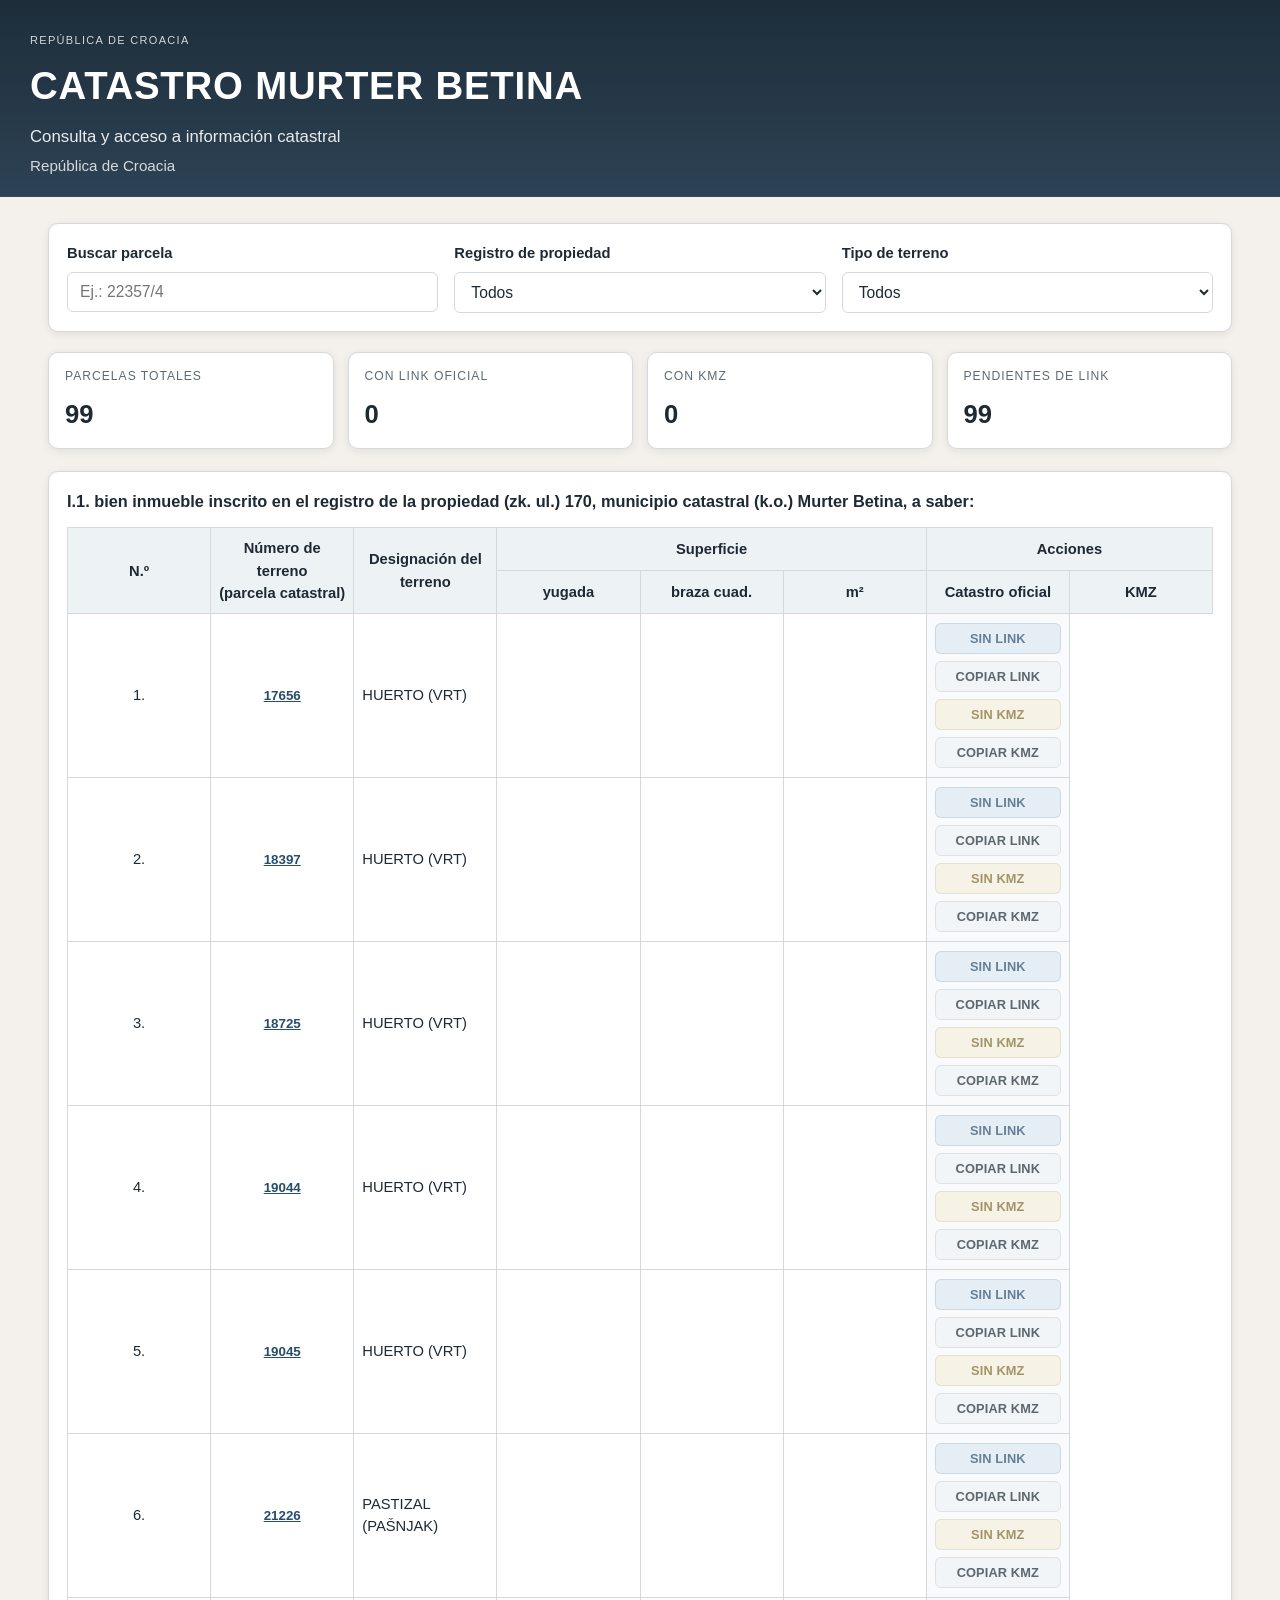
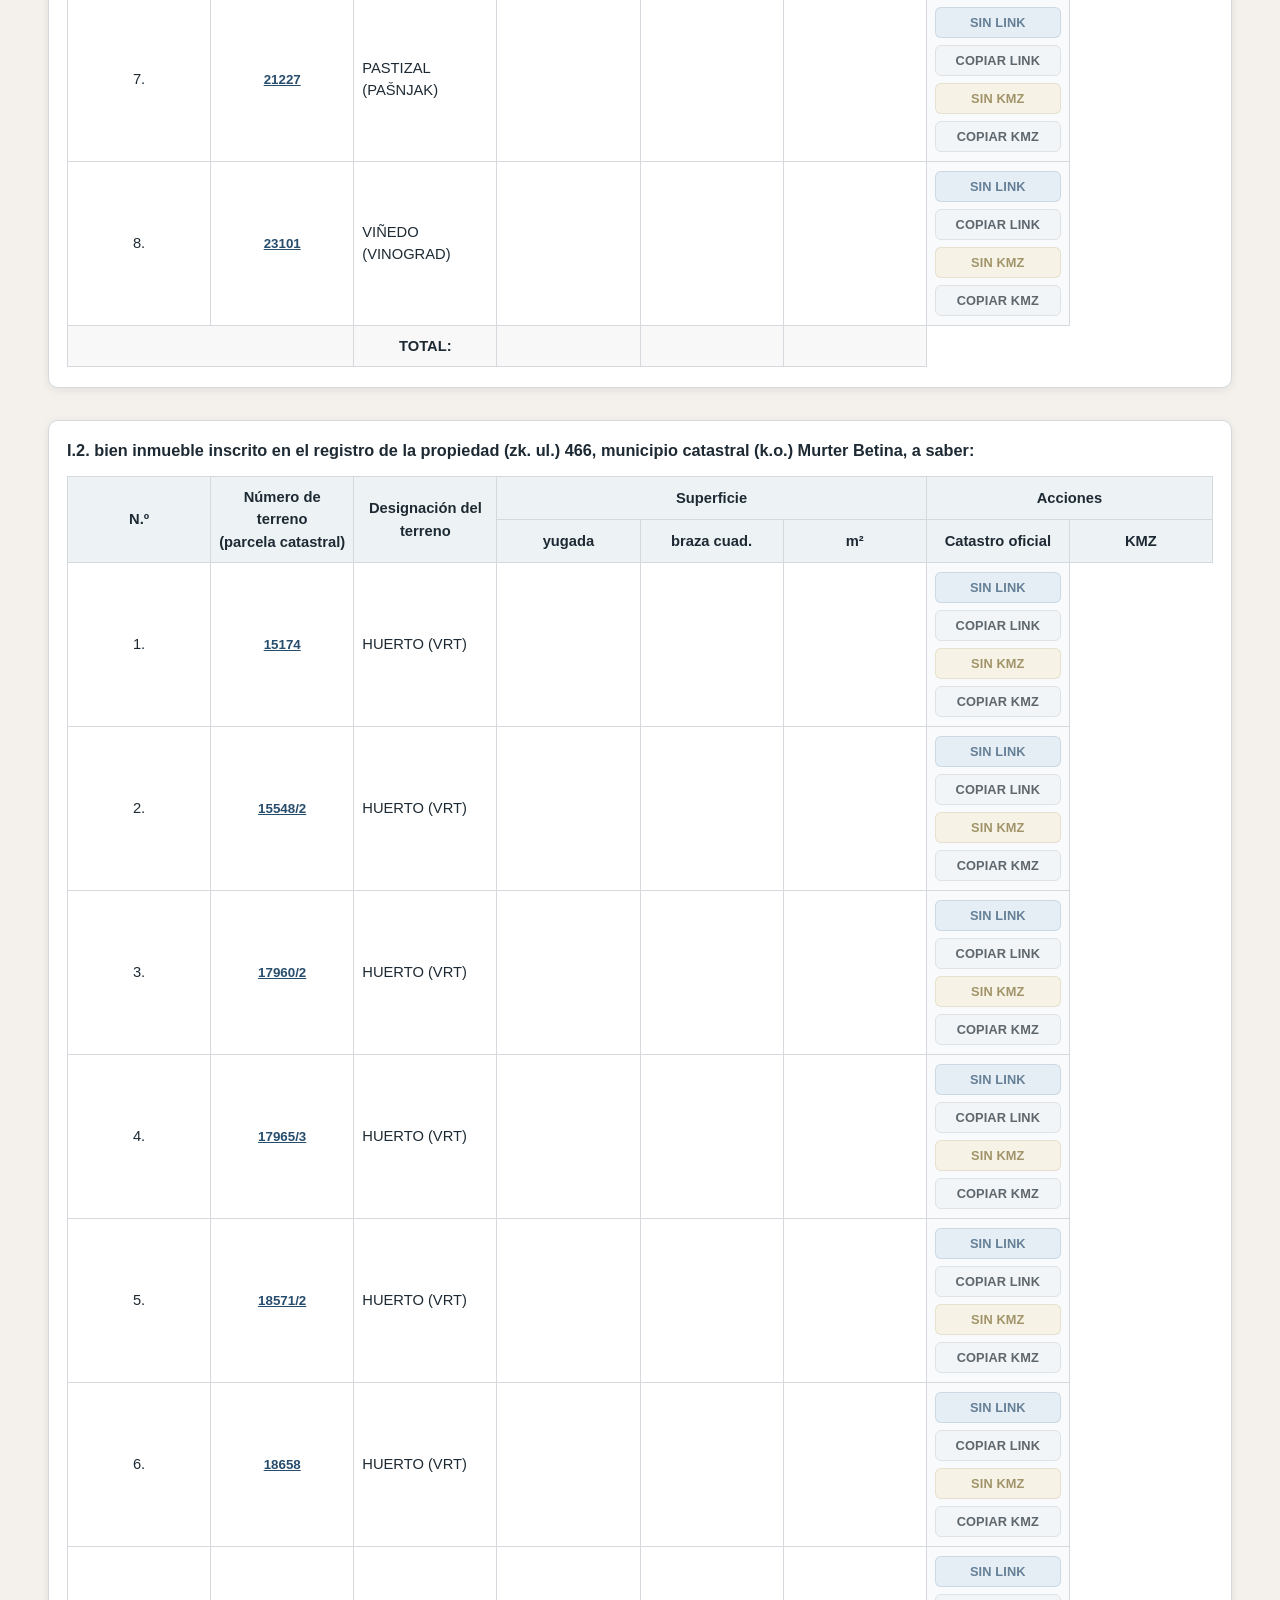
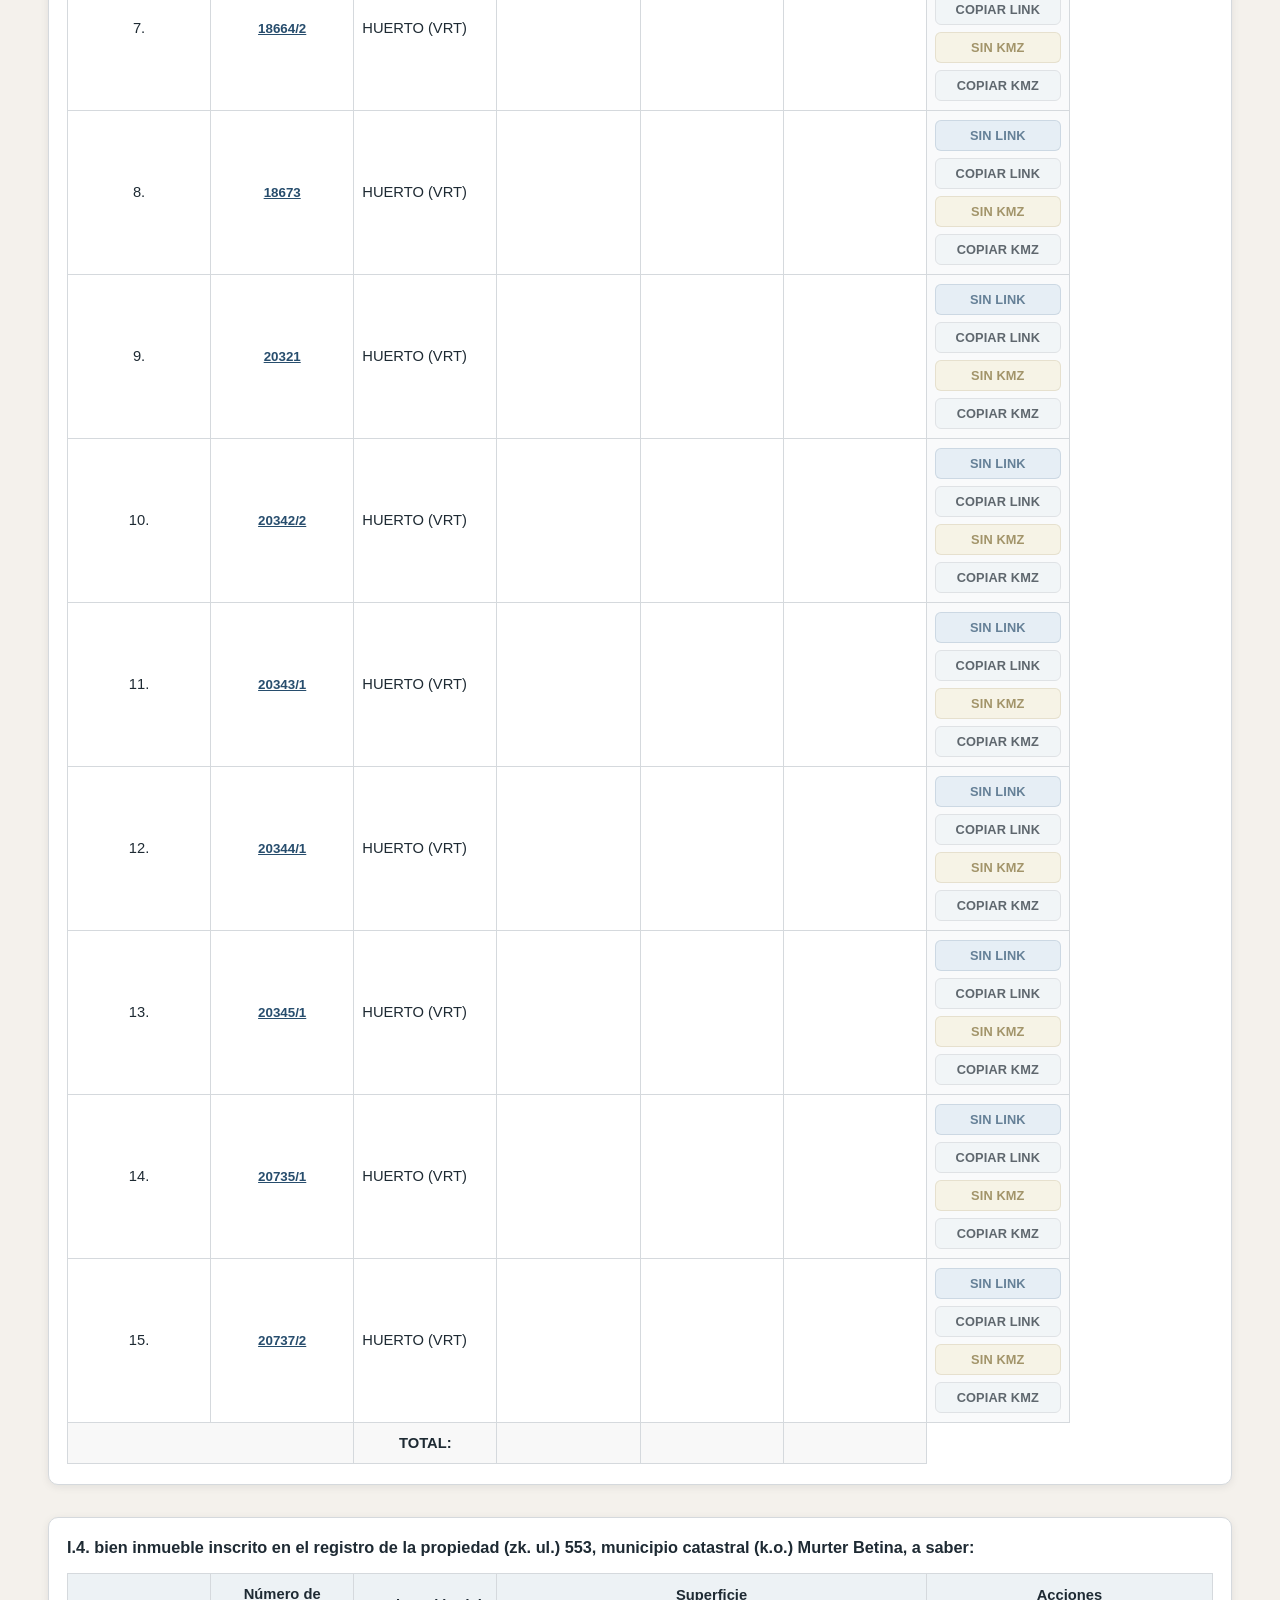
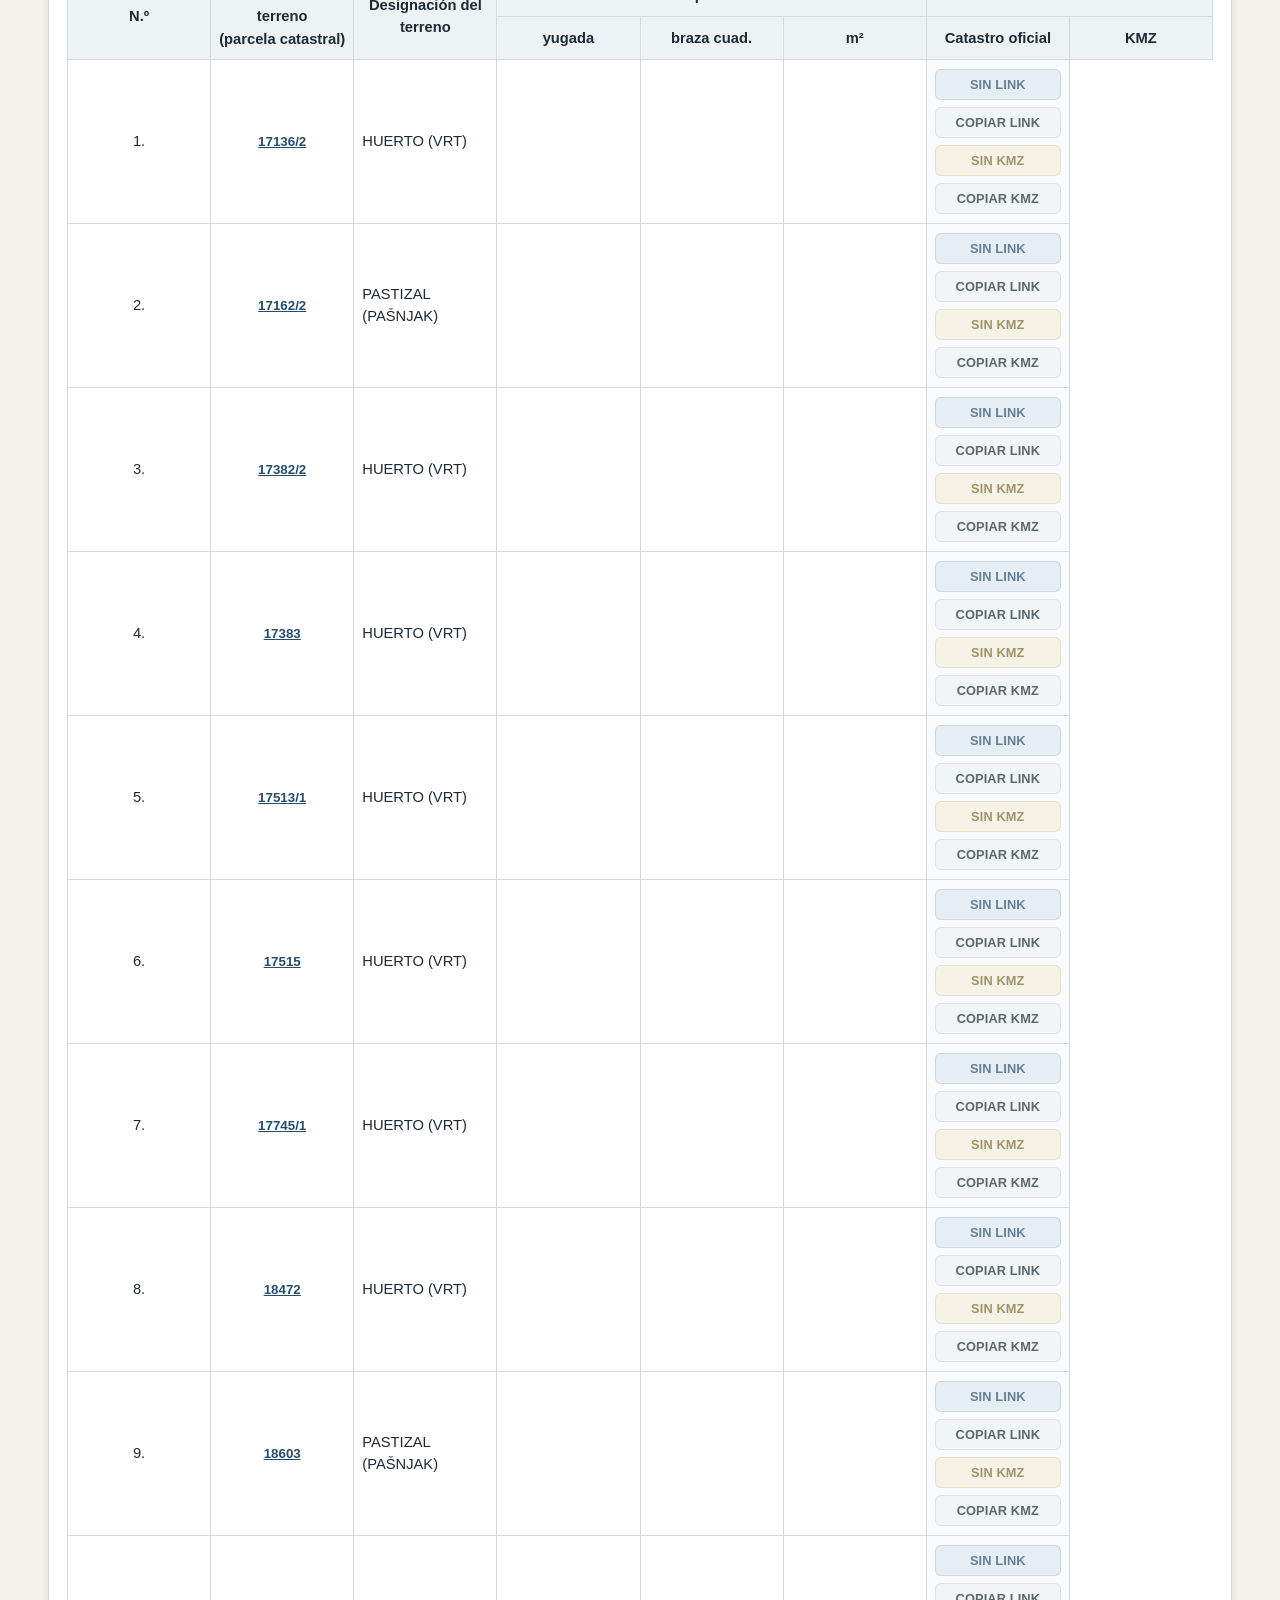
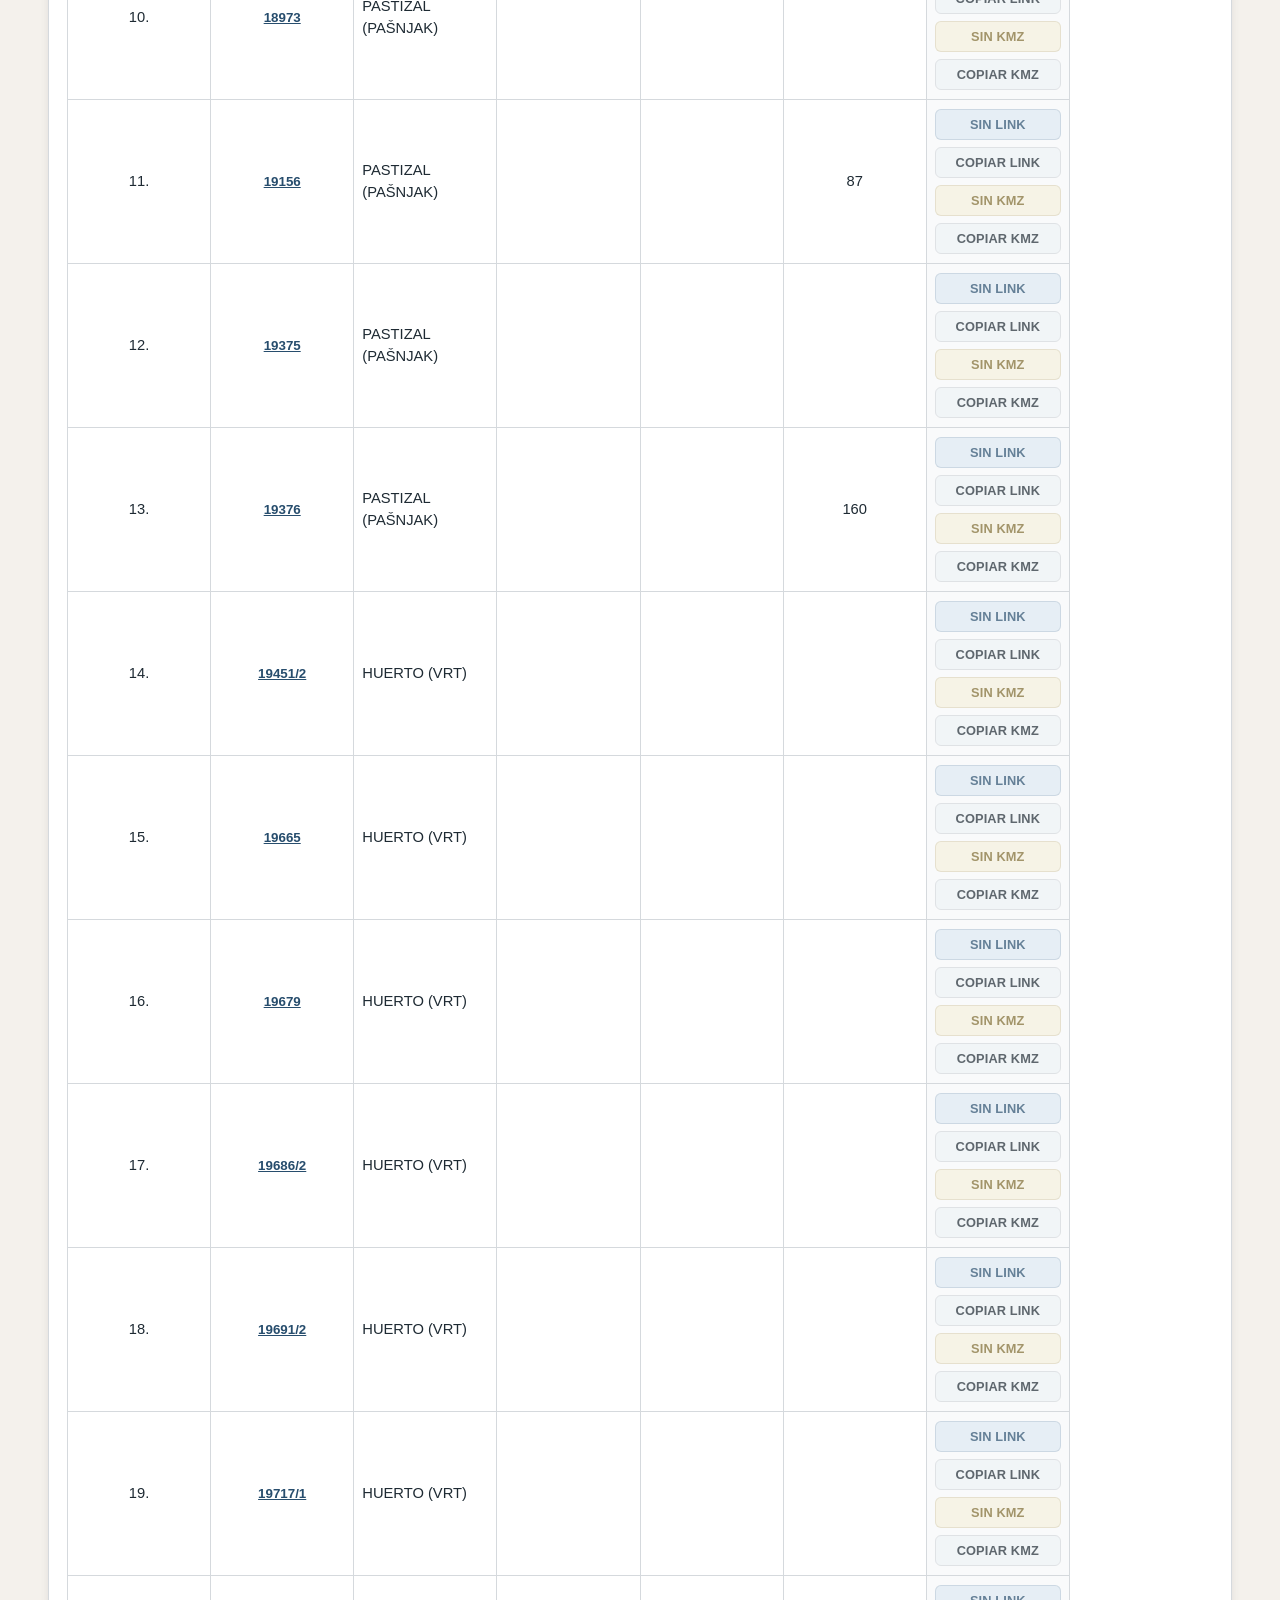
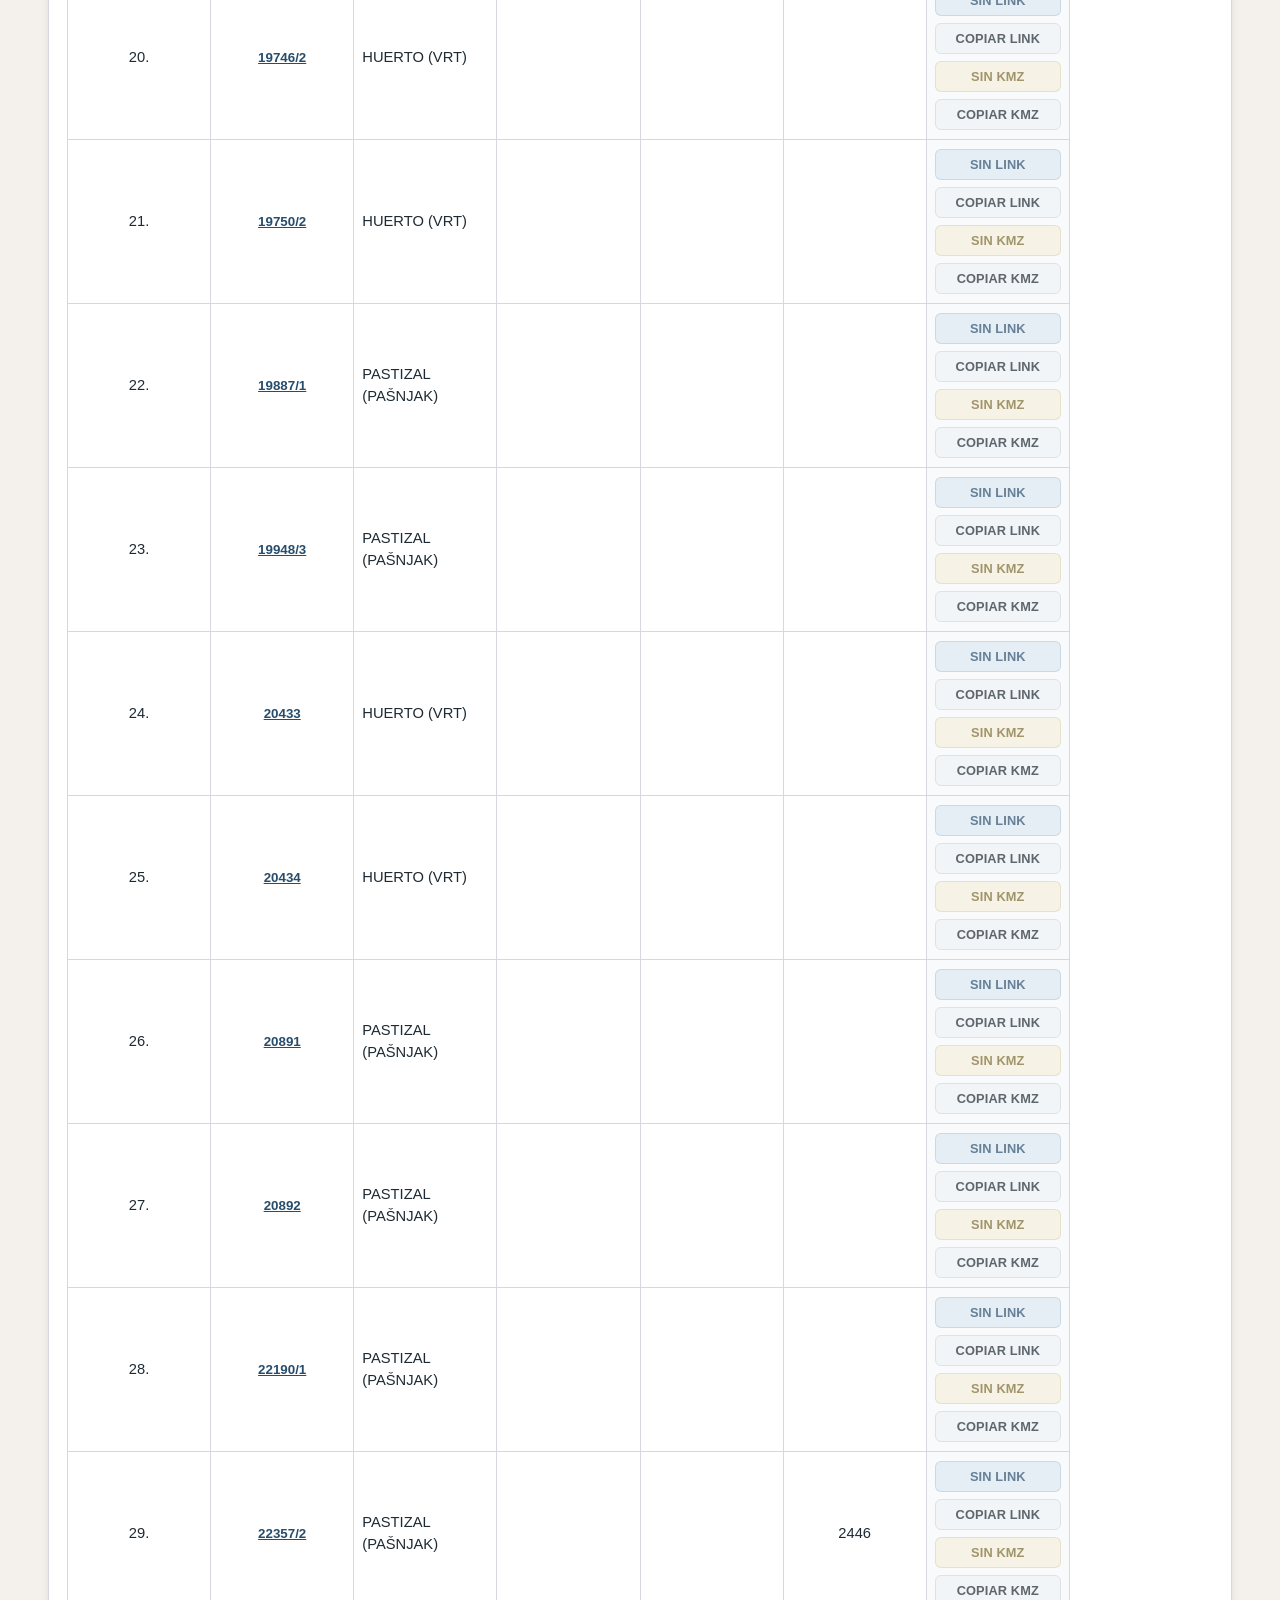
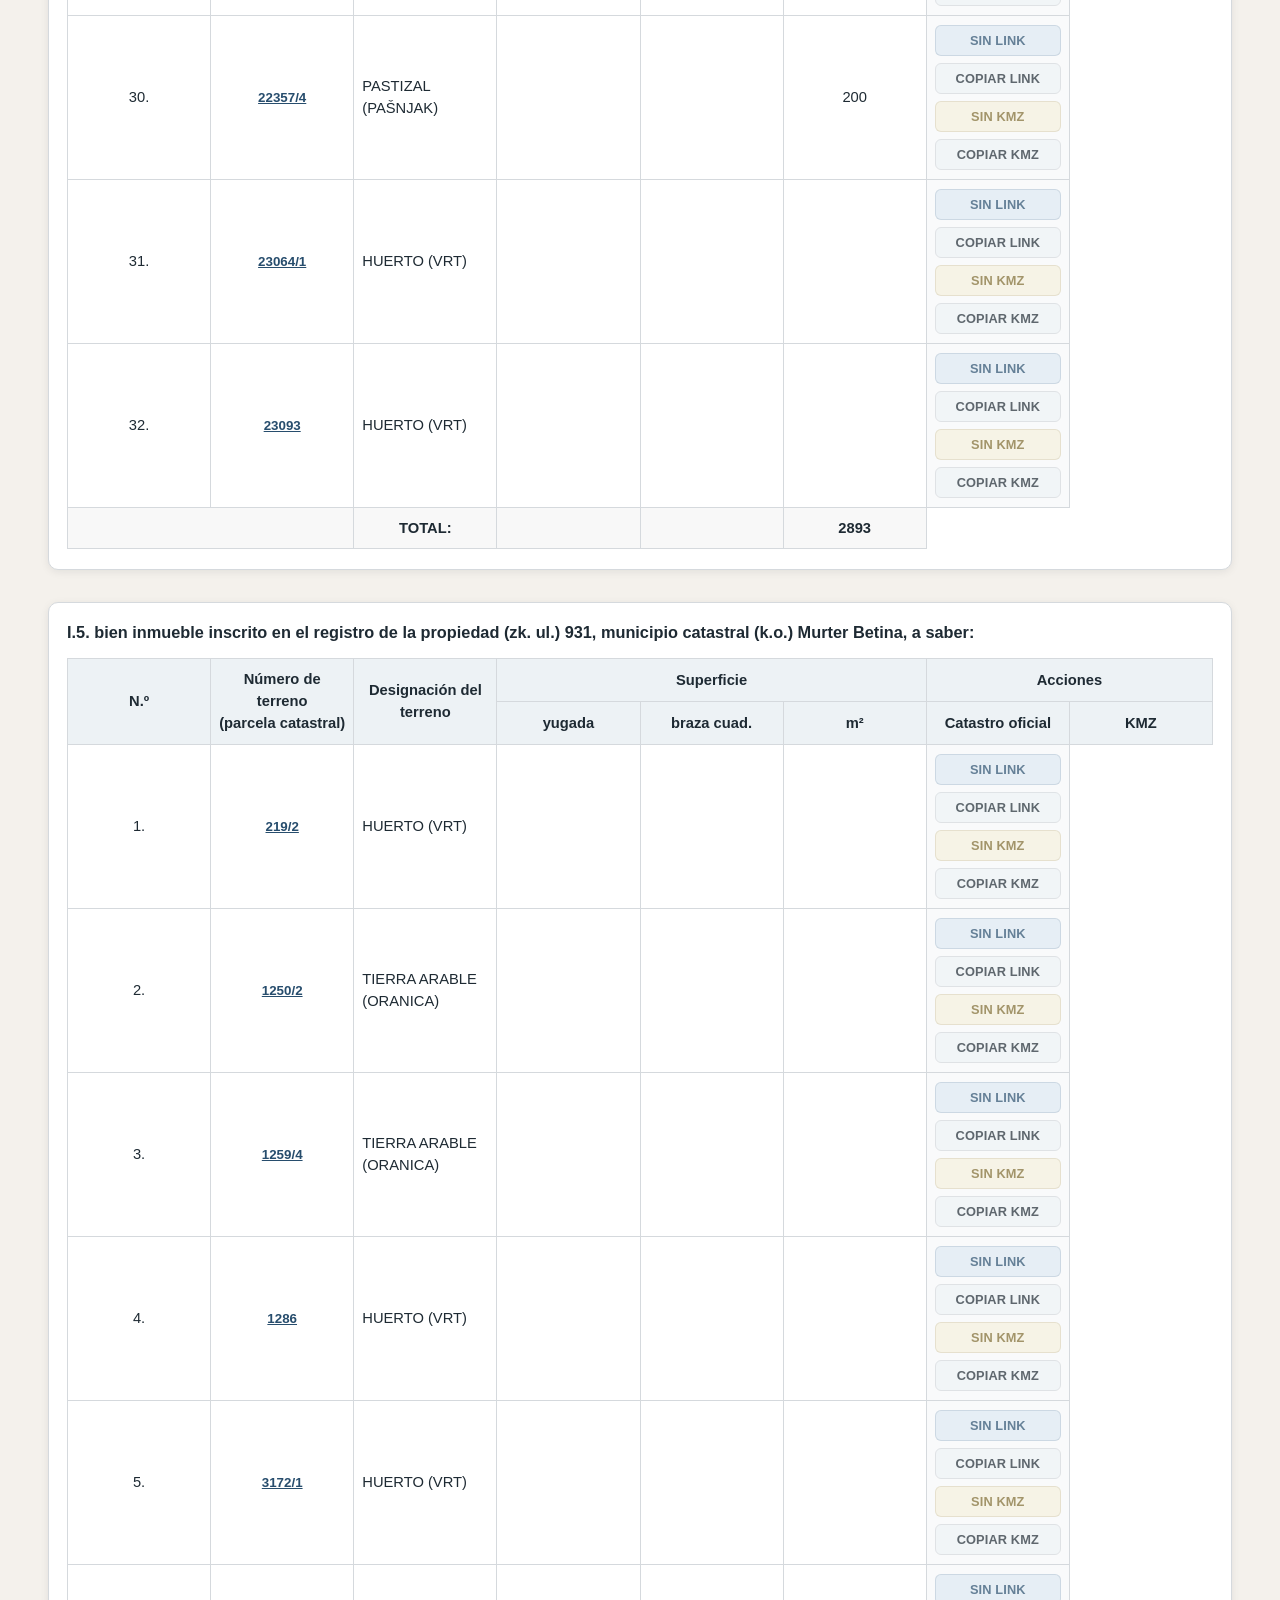
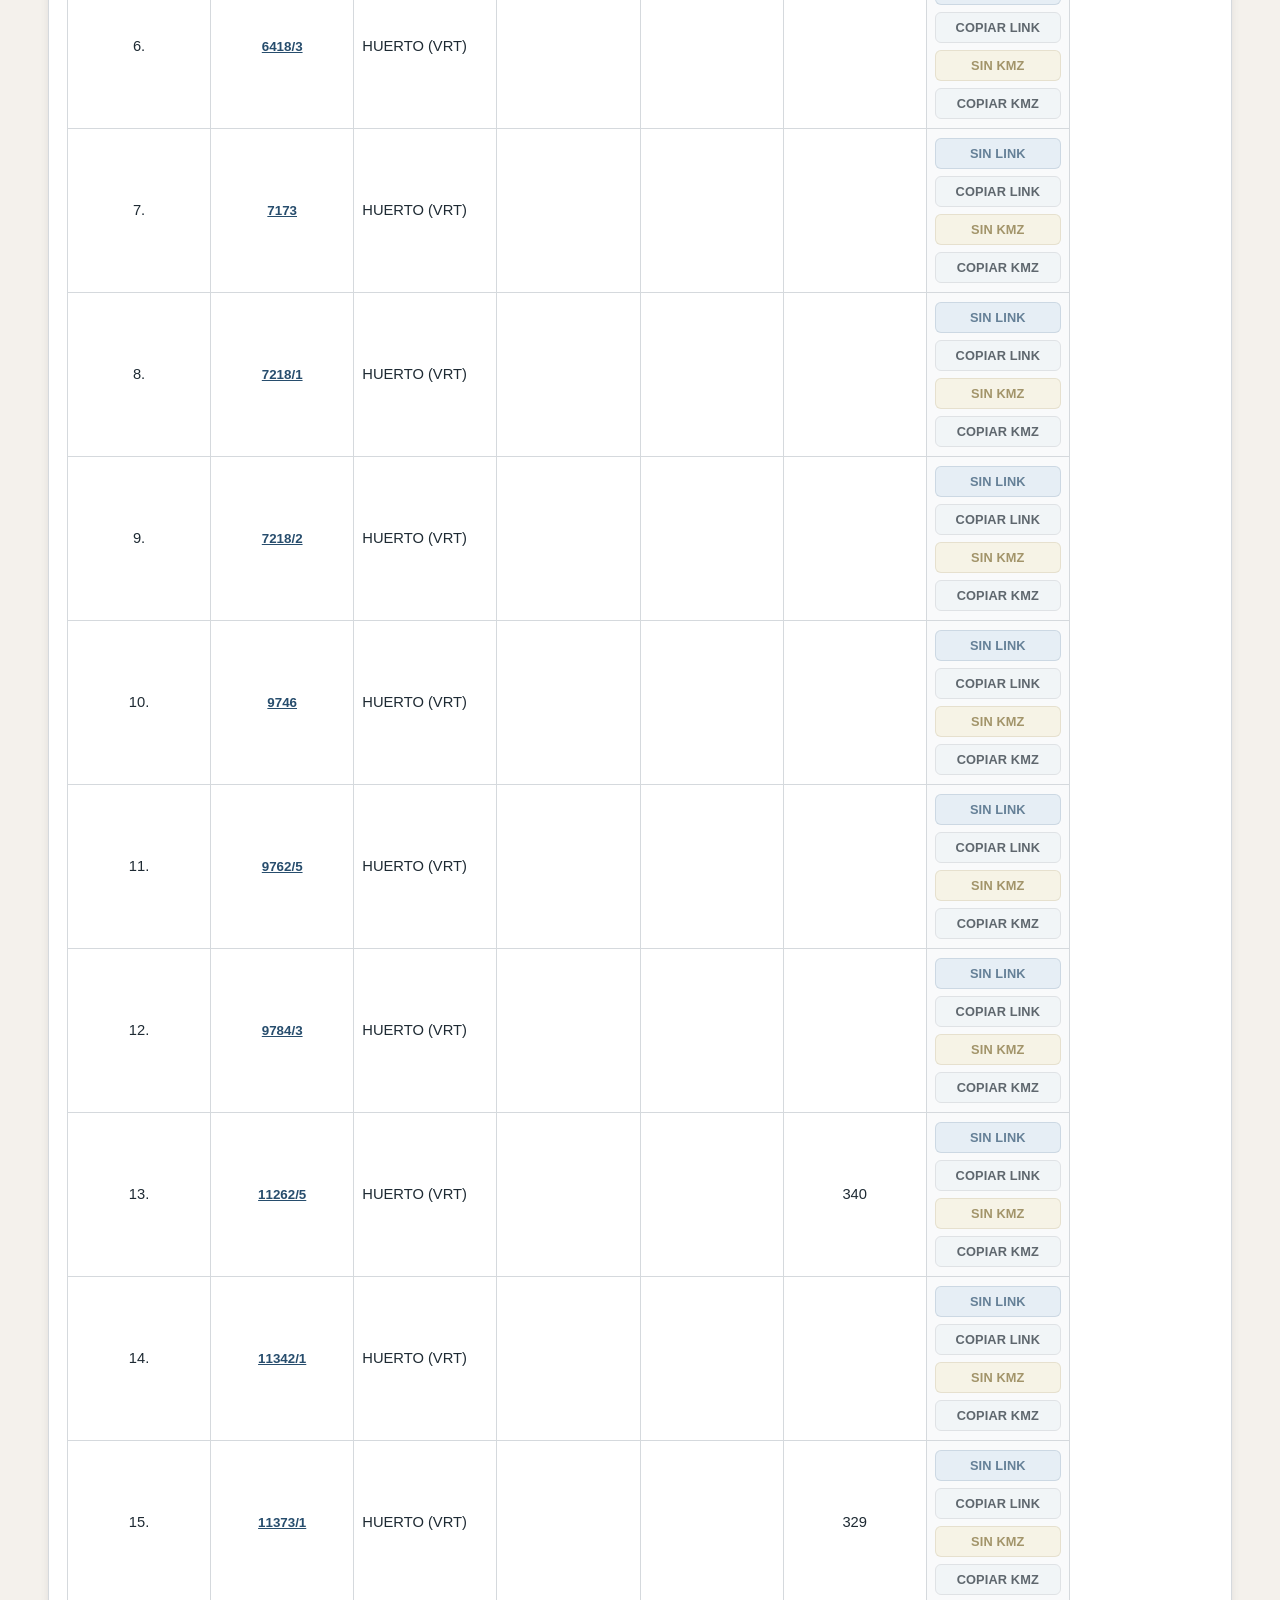
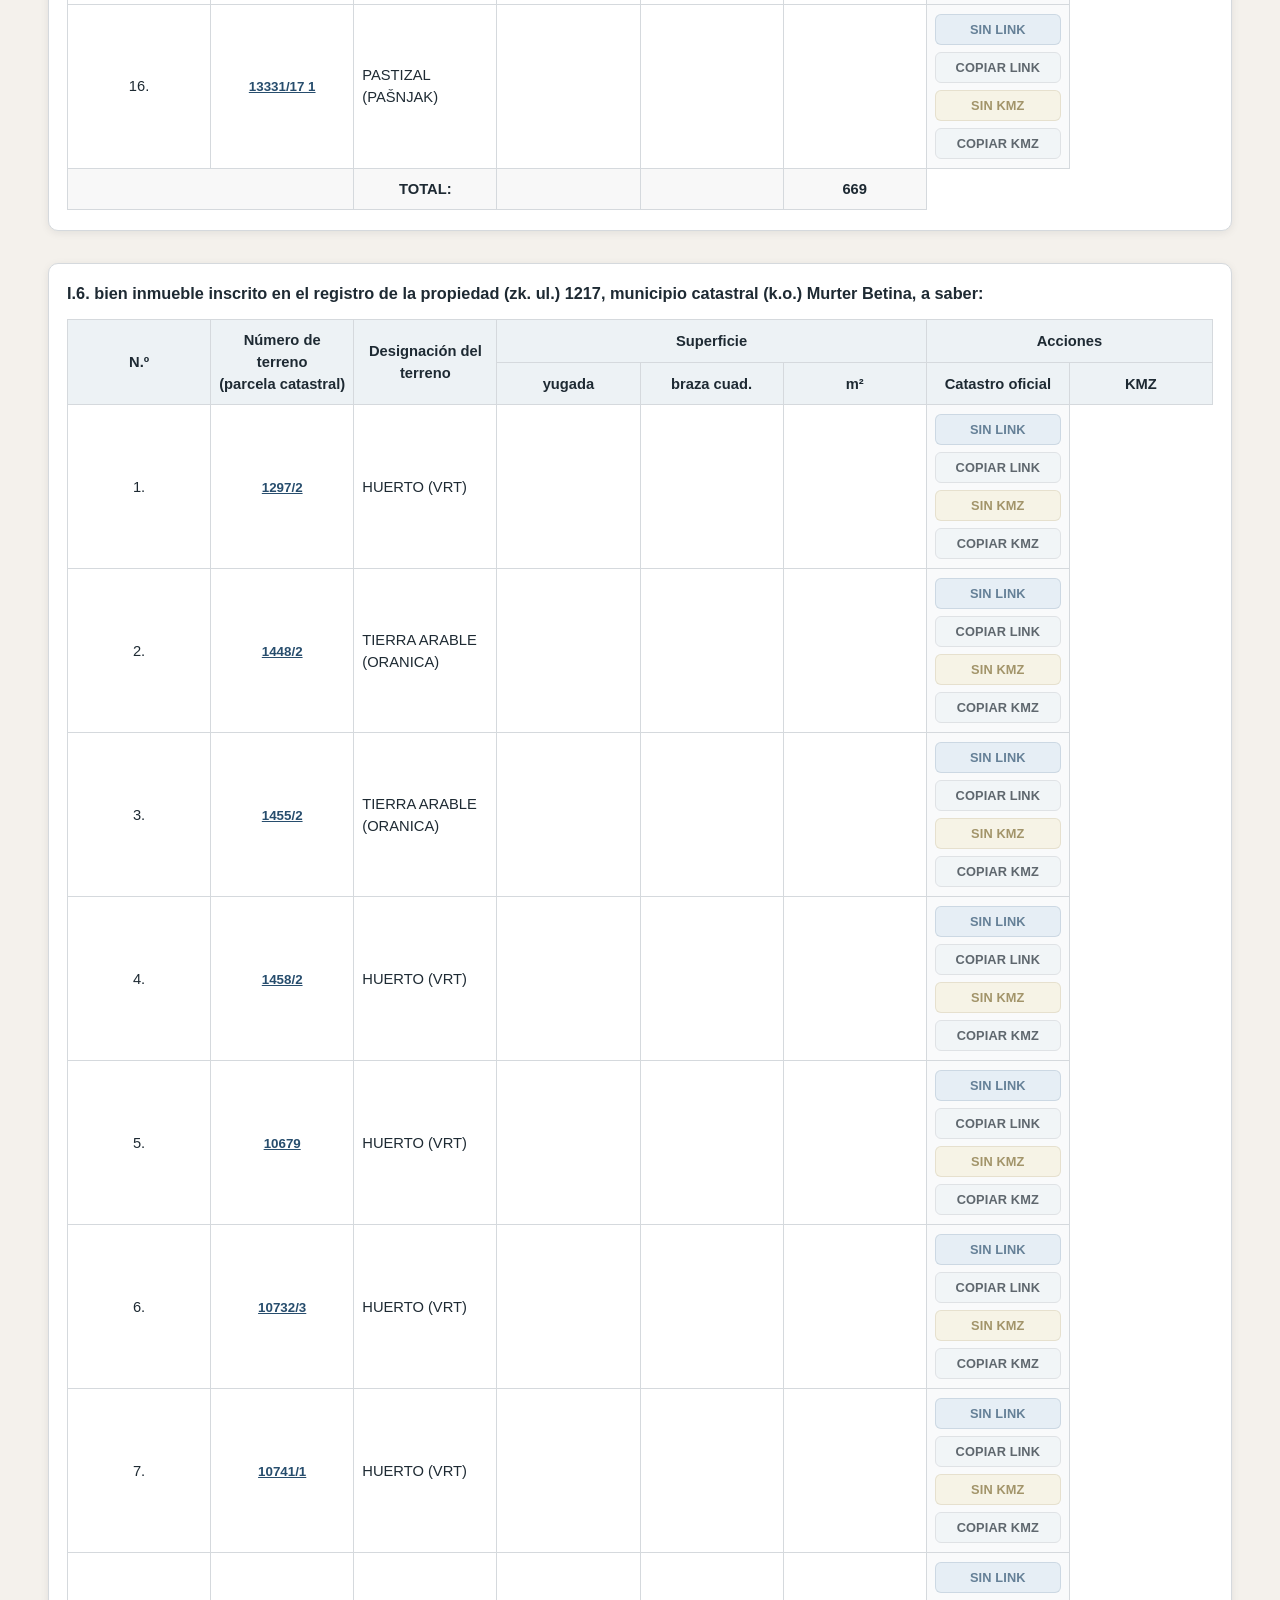
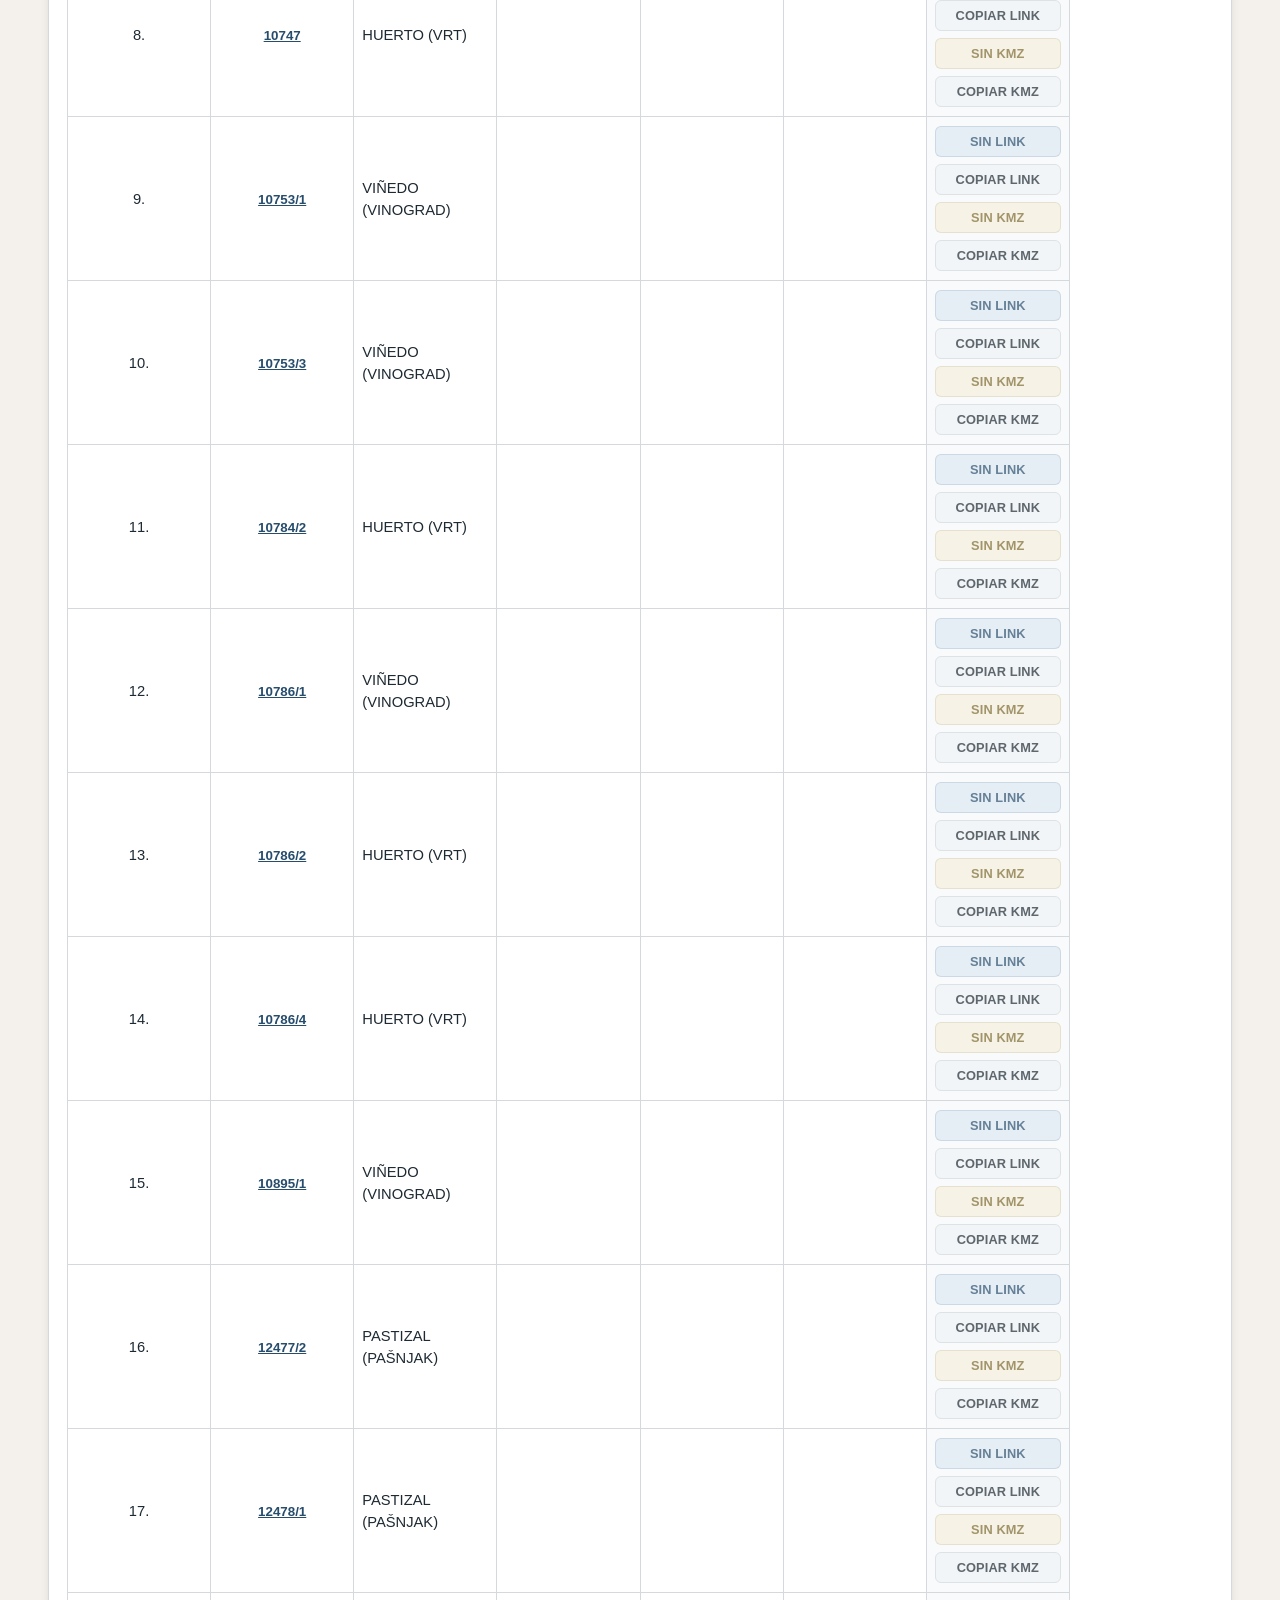
==== index.html @ 61a44e05 "primeraversion" ====
<!DOCTYPE html>
<html lang="es">
<head>
  <meta charset="UTF-8">
  <meta name="viewport" content="width=device-width, initial-scale=1.0">
  <title>Tablas Catastrales - Murter Betina</title>
  <style>
    :root {
      --bg: #f4f1ec;
      --panel: #ffffff;
      --panel-alt: #f8f8f8;
      --ink: #1e2a33;
      --muted: #5d6973;
      --line: #d5d9dd;
      --dark: #1d2d3a;
      --dark-soft: #2d4254;
      --primary: #274d6d;
      --primary-soft: #dfeaf3;
      --danger: #7a3d3d;
      --danger-soft: #f6e5e5;
      --success: #2a5f4a;
      --success-soft: #e3f0ea;
      --warning: #7e6a2d;
      --warning-soft: #f6f1de;
      --shadow: 0 2px 8px rgba(15, 25, 35, 0.08);
    }

    * {
      box-sizing: border-box;
    }

    body {
      margin: 0;
      font-family: Arial, Helvetica, sans-serif;
      background: var(--bg);
      color: var(--ink);
      line-height: 1.5;
    }

    .page-header {
      background: linear-gradient(180deg, var(--dark) 0%, var(--dark-soft) 100%);
      color: #fff;
      padding: 32px 28px 18px;
      border-bottom: 1px solid rgba(255,255,255,0.12);
    }

    .header-inner {
      max-width: 1220px;
      margin: 0 auto;
    }

    .page-header .eyebrow {
      margin: 0;
      letter-spacing: 0.12em;
      text-transform: uppercase;
      font-size: 11px;
      opacity: 0.8;
    }

    .page-header h1 {
      margin: 8px 0 0;
      font-size: clamp(2rem, 3vw, 3rem);
      font-weight: 700;
      letter-spacing: 0.02em;
    }

    .page-header .subtitle {
      margin: 10px 0 0;
      font-size: 1.05rem;
      opacity: 0.9;
    }

    .page-header .country {
      margin: 6px 0 0;
      font-size: 0.95rem;
      opacity: 0.8;
    }

    .page-shell {
      max-width: 1220px;
      margin: 0 auto;
      padding: 26px 18px 40px;
    }

    .toolbar {
      display: grid;
      grid-template-columns: repeat(auto-fit, minmax(220px, 1fr));
      gap: 16px;
      margin-bottom: 20px;
      background: var(--panel);
      border: 1px solid var(--line);
      border-radius: 10px;
      box-shadow: var(--shadow);
      padding: 18px;
    }

    .tool-group {
      display: flex;
      flex-direction: column;
      gap: 8px;
    }

    .tool-group label {
      font-weight: 700;
      color: var(--ink);
      font-size: 0.92rem;
    }

    .tool-group input,
    .tool-group select {
      width: 100%;
      border: 1px solid var(--line);
      background: #fff;
      color: var(--ink);
      padding: 10px 12px;
      border-radius: 6px;
      font-size: 0.98rem;
    }

    .stats {
      display: grid;
      grid-template-columns: repeat(auto-fit, minmax(180px, 1fr));
      gap: 14px;
      margin-bottom: 22px;
    }

    .stat-card {
      background: var(--panel);
      border: 1px solid var(--line);
      border-radius: 10px;
      box-shadow: var(--shadow);
      padding: 14px 16px;
    }

    .stat-label {
      display: block;
      color: var(--muted);
      font-size: 0.76rem;
      text-transform: uppercase;
      letter-spacing: 0.08em;
      margin-bottom: 10px;
    }

    .stat-value {
      font-size: clamp(1.3rem, 2vw, 2rem);
      font-weight: 700;
      color: var(--ink);
    }

    .table-container {
      margin-bottom: 32px;
      background-color: var(--panel);
      padding: 18px 18px 12px;
      border: 1px solid var(--line);
      border-radius: 10px;
      box-shadow: var(--shadow);
      overflow: hidden;
    }

    .description {
      font-size: 1.02rem;
      font-weight: 700;
      margin-bottom: 14px;
      color: var(--ink);
      line-height: 1.45;
    }

    table {
      border-collapse: collapse;
      width: 100%;
      margin-bottom: 8px;
      table-layout: fixed;
    }

    th, td {
      border: 1px solid var(--line);
      padding: 9px 8px;
      text-align: center;
      vertical-align: middle;
      font-size: 0.92rem;
    }

    th {
      background-color: #edf2f5;
      font-weight: 700;
      color: var(--ink);
    }

    td:nth-child(3) {
      text-align: left;
    }

    .parcel-cell {
      font-weight: 700;
    }

    .parcel-button {
      background: transparent;
      border: none;
      padding: 0;
      color: var(--primary);
      font-weight: 700;
      cursor: pointer;
      text-decoration: underline;
    }

    .total-row {
      font-weight: 700;
      background-color: var(--panel-alt);
    }

    .action-cell {
      min-width: 195px;
      background-color: #f9fafb;
    }

    .action-stack {
      display: flex;
      flex-direction: column;
      gap: 7px;
      align-items: center;
    }

    .action-btn {
      width: 100%;
      border: 1px solid transparent;
      border-radius: 6px;
      padding: 7px 10px;
      font-size: 0.8rem;
      font-weight: 700;
      letter-spacing: 0.01em;
      cursor: pointer;
      transition: all 0.15s ease;
    }

    .action-btn:disabled {
      cursor: not-allowed;
      opacity: 0.7;
    }

    .action-btn.primary {
      background: var(--primary-soft);
      color: var(--primary);
      border-color: rgba(39, 77, 109, 0.2);
    }

    .action-btn.primary:not(:disabled):hover {
      background: var(--primary);
      color: #fff;
    }

    .action-btn.success {
      background: var(--success-soft);
      color: var(--success);
      border-color: rgba(42, 95, 74, 0.2);
    }

    .action-btn.success:not(:disabled):hover {
      background: var(--success);
      color: #fff;
    }

    .action-btn.warning {
      background: var(--warning-soft);
      color: var(--warning);
      border-color: rgba(126, 106, 45, 0.2);
    }

    .action-btn.warning:not(:disabled):hover {
      background: var(--warning);
      color: #fff;
    }

    .action-btn.secondary {
      background: #eef3f6;
      color: var(--ink);
      border-color: var(--line);
    }

    .action-btn.secondary:not(:disabled):hover {
      background: #e3eaef;
    }

    .modal {
      position: fixed;
      inset: 0;
      display: none;
      align-items: center;
      justify-content: center;
      background: rgba(12, 20, 26, 0.5);
      z-index: 1000;
      padding: 20px;
    }

    .modal.visible {
      display: flex;
    }

    .modal-card {
      width: min(620px, 100%);
      background: var(--panel);
      border-radius: 12px;
      border: 1px solid var(--line);
      box-shadow: 0 18px 45px rgba(0, 0, 0, 0.18);
      overflow: hidden;
    }

    .modal-header {
      display: flex;
      justify-content: space-between;
      align-items: center;
      padding: 18px 20px;
      background: var(--dark);
      color: #fff;
    }

    .modal-header h2 {
      margin: 0;
      font-size: 1.2rem;
    }

    .modal-close {
      background: transparent;
      border: none;
      color: #fff;
      font-size: 1.7rem;
      line-height: 1;
      cursor: pointer;
    }

    .modal-body {
      padding: 18px 20px 22px;
    }

    .info-grid {
      display: grid;
      grid-template-columns: 1fr;
      gap: 10px;
    }

    .info-row {
      display: grid;
      grid-template-columns: 180px 1fr;
      gap: 10px;
      border-bottom: 1px solid var(--line);
      padding-bottom: 10px;
    }

    .info-row:last-child {
      border-bottom: none;
      padding-bottom: 0;
    }

    .info-label {
      font-weight: 700;
      color: var(--muted);
    }

    .info-value {
      word-break: break-word;
    }

    .info-value a {
      color: var(--primary);
      word-break: break-all;
    }

    @media (max-width: 700px) {
      body {
        margin: 0;
      }

      .page-header {
        padding-left: 16px;
        padding-right: 16px;
      }

      .page-shell {
        padding-left: 12px;
        padding-right: 12px;
      }

      .table-container {
        padding: 12px 8px 10px;
      }

      .info-row {
        grid-template-columns: 1fr;
      }
    }
  </style>
</head>
<body>
  <header class="page-header">
    <div class="header-inner">
      <p class="eyebrow">República de Croacia</p>
      <h1>CATASTRO MURTER BETINA</h1>
      <p class="subtitle">Consulta y acceso a información catastral</p>
      <p class="country">República de Croacia</p>
    </div>
  </header>

  <main class="page-shell">
    <section class="toolbar" aria-label="Controles de búsqueda y filtros">
      <div class="tool-group">
        <label for="searchInput">Buscar parcela</label>
        <input id="searchInput" type="search" placeholder="Ej.: 22357/4" autocomplete="off">
      </div>

      <div class="tool-group">
        <label for="filtroZkul">Registro de propiedad</label>
        <select id="filtroZkul">
          <option value="todos">Todos</option>
        </select>
      </div>

      <div class="tool-group">
        <label for="filtroTipo">Tipo de terreno</label>
        <select id="filtroTipo">
          <option value="todos">Todos</option>
        </select>
      </div>
    </section>

    <section class="stats" aria-label="Indicadores de parcelas">
      <div class="stat-card">
        <span class="stat-label">Parcelas totales</span>
        <span id="statTotal" class="stat-value">0</span>
      </div>
      <div class="stat-card">
        <span class="stat-label">Con link oficial</span>
        <span id="statLink" class="stat-value">0</span>
      </div>
      <div class="stat-card">
        <span class="stat-label">Con KMZ</span>
        <span id="statKmz" class="stat-value">0</span>
      </div>
      <div class="stat-card">
        <span class="stat-label">Pendientes de link</span>
        <span id="statPendientes" class="stat-value">0</span>
      </div>
    </section>

    <div id="parcelas-container">
      <div class="table-container">
        <div class="description">I.1. bien inmueble inscrito en el registro de la propiedad (zk. ul.) 170, municipio catastral (k.o.) Murter Betina, a saber:</div>
        <table>
          <tr>
            <th rowspan="2">N.º</th>
            <th rowspan="2">Número de terreno<br>(parcela catastral)</th>
            <th rowspan="2">Designación del terreno</th>
            <th colspan="3">Superficie</th>
            <th colspan="2">Acciones</th>
          </tr>
          <tr>
            <th>yugada</th>
            <th>braza cuad.</th>
            <th>m²</th>
            <th>Catastro oficial</th>
            <th>KMZ</th>
          </tr>
          <tr><td>1.</td><td>17656</td><td>HUERTO (VRT)</td><td></td><td></td><td></td></tr>
          <tr><td>2.</td><td>18397</td><td>HUERTO (VRT)</td><td></td><td></td><td></td></tr>
          <tr><td>3.</td><td>18725</td><td>HUERTO (VRT)</td><td></td><td></td><td></td></tr>
          <tr><td>4.</td><td>19044</td><td>HUERTO (VRT)</td><td></td><td></td><td></td></tr>
          <tr><td>5.</td><td>19045</td><td>HUERTO (VRT)</td><td></td><td></td><td></td></tr>
          <tr><td>6.</td><td>21226</td><td>PASTIZAL (PAŠNJAK)</td><td></td><td></td><td></td></tr>
          <tr><td>7.</td><td>21227</td><td>PASTIZAL (PAŠNJAK)</td><td></td><td></td><td></td></tr>
          <tr><td>8.</td><td>23101</td><td>VIÑEDO (VINOGRAD)</td><td></td><td></td><td></td></tr>
          <tr class="total-row"><td colspan="2"></td><td>TOTAL:</td><td></td><td></td><td></td></tr>
        </table>
      </div>

      <div class="table-container">
        <div class="description">I.2. bien inmueble inscrito en el registro de la propiedad (zk. ul.) 466, municipio catastral (k.o.) Murter Betina, a saber:</div>
        <table>
          <tr>
            <th rowspan="2">N.º</th>
            <th rowspan="2">Número de terreno<br>(parcela catastral)</th>
            <th rowspan="2">Designación del terreno</th>
            <th colspan="3">Superficie</th>
            <th colspan="2">Acciones</th>
          </tr>
          <tr>
            <th>yugada</th>
            <th>braza cuad.</th>
            <th>m²</th>
            <th>Catastro oficial</th>
            <th>KMZ</th>
          </tr>
          <tr><td>1.</td><td>15174</td><td>HUERTO (VRT)</td><td></td><td></td><td></td></tr>
          <tr><td>2.</td><td>15548/2</td><td>HUERTO (VRT)</td><td></td><td></td><td></td></tr>
          <tr><td>3.</td><td>17960/2</td><td>HUERTO (VRT)</td><td></td><td></td><td></td></tr>
          <tr><td>4.</td><td>17965/3</td><td>HUERTO (VRT)</td><td></td><td></td><td></td></tr>
          <tr><td>5.</td><td>18571/2</td><td>HUERTO (VRT)</td><td></td><td></td><td></td></tr>
          <tr><td>6.</td><td>18658</td><td>HUERTO (VRT)</td><td></td><td></td><td></td></tr>
          <tr><td>7.</td><td>18664/2</td><td>HUERTO (VRT)</td><td></td><td></td><td></td></tr>
          <tr><td>8.</td><td>18673</td><td>HUERTO (VRT)</td><td></td><td></td><td></td></tr>
          <tr><td>9.</td><td>20321</td><td>HUERTO (VRT)</td><td></td><td></td><td></td></tr>
          <tr><td>10.</td><td>20342/2</td><td>HUERTO (VRT)</td><td></td><td></td><td></td></tr>
          <tr><td>11.</td><td>20343/1</td><td>HUERTO (VRT)</td><td></td><td></td><td></td></tr>
          <tr><td>12.</td><td>20344/1</td><td>HUERTO (VRT)</td><td></td><td></td><td></td></tr>
          <tr><td>13.</td><td>20345/1</td><td>HUERTO (VRT)</td><td></td><td></td><td></td></tr>
          <tr><td>14.</td><td>20735/1</td><td>HUERTO (VRT)</td><td></td><td></td><td></td></tr>
          <tr><td>15.</td><td>20737/2</td><td>HUERTO (VRT)</td><td></td><td></td><td></td></tr>
          <tr class="total-row"><td colspan="2"></td><td>TOTAL:</td><td></td><td></td><td></td></tr>
        </table>
      </div>

      <div class="table-container">
        <div class="description">I.4. bien inmueble inscrito en el registro de la propiedad (zk. ul.) 553, municipio catastral (k.o.) Murter Betina, a saber:</div>
        <table>
          <tr>
            <th rowspan="2">N.º</th>
            <th rowspan="2">Número de terreno<br>(parcela catastral)</th>
            <th rowspan="2">Designación del terreno</th>
            <th colspan="3">Superficie</th>
            <th colspan="2">Acciones</th>
          </tr>
          <tr>
            <th>yugada</th>
            <th>braza cuad.</th>
            <th>m²</th>
            <th>Catastro oficial</th>
            <th>KMZ</th>
          </tr>
          <tr><td>1.</td><td>17136/2</td><td>HUERTO (VRT)</td><td></td><td></td><td></td></tr>
          <tr><td>2.</td><td>17162/2</td><td>PASTIZAL (PAŠNJAK)</td><td></td><td></td><td></td></tr>
          <tr><td>3.</td><td>17382/2</td><td>HUERTO (VRT)</td><td></td><td></td><td></td></tr>
          <tr><td>4.</td><td>17383</td><td>HUERTO (VRT)</td><td></td><td></td><td></td></tr>
          <tr><td>5.</td><td>17513/1</td><td>HUERTO (VRT)</td><td></td><td></td><td></td></tr>
          <tr><td>6.</td><td>17515</td><td>HUERTO (VRT)</td><td></td><td></td><td></td></tr>
          <tr><td>7.</td><td>17745/1</td><td>HUERTO (VRT)</td><td></td><td></td><td></td></tr>
          <tr><td>8.</td><td>18472</td><td>HUERTO (VRT)</td><td></td><td></td><td></td></tr>
          <tr><td>9.</td><td>18603</td><td>PASTIZAL (PAŠNJAK)</td><td></td><td></td><td></td></tr>
          <tr><td>10.</td><td>18973</td><td>PASTIZAL (PAŠNJAK)</td><td></td><td></td><td></td></tr>
          <tr><td>11.</td><td>19156</td><td>PASTIZAL (PAŠNJAK)</td><td></td><td></td><td>87</td></tr>
          <tr><td>12.</td><td>19375</td><td>PASTIZAL (PAŠNJAK)</td><td></td><td></td><td></td></tr>
          <tr><td>13.</td><td>19376</td><td>PASTIZAL (PAŠNJAK)</td><td></td><td></td><td>160</td></tr>
          <tr><td>14.</td><td>19451/2</td><td>HUERTO (VRT)</td><td></td><td></td><td></td></tr>
          <tr><td>15.</td><td>19665</td><td>HUERTO (VRT)</td><td></td><td></td><td></td></tr>
          <tr><td>16.</td><td>19679</td><td>HUERTO (VRT)</td><td></td><td></td><td></td></tr>
          <tr><td>17.</td><td>19686/2</td><td>HUERTO (VRT)</td><td></td><td></td><td></td></tr>
          <tr><td>18.</td><td>19691/2</td><td>HUERTO (VRT)</td><td></td><td></td><td></td></tr>
          <tr><td>19.</td><td>19717/1</td><td>HUERTO (VRT)</td><td></td><td></td><td></td></tr>
          <tr><td>20.</td><td>19746/2</td><td>HUERTO (VRT)</td><td></td><td></td><td></td></tr>
          <tr><td>21.</td><td>19750/2</td><td>HUERTO (VRT)</td><td></td><td></td><td></td></tr>
          <tr><td>22.</td><td>19887/1</td><td>PASTIZAL (PAŠNJAK)</td><td></td><td></td><td></td></tr>
          <tr><td>23.</td><td>19948/3</td><td>PASTIZAL (PAŠNJAK)</td><td></td><td></td><td></td></tr>
          <tr><td>24.</td><td>20433</td><td>HUERTO (VRT)</td><td></td><td></td><td></td></tr>
          <tr><td>25.</td><td>20434</td><td>HUERTO (VRT)</td><td></td><td></td><td></td></tr>
          <tr><td>26.</td><td>20891</td><td>PASTIZAL (PAŠNJAK)</td><td></td><td></td><td></td></tr>
          <tr><td>27.</td><td>20892</td><td>PASTIZAL (PAŠNJAK)</td><td></td><td></td><td></td></tr>
          <tr><td>28.</td><td>22190/1</td><td>PASTIZAL (PAŠNJAK)</td><td></td><td></td><td></td></tr>
          <tr><td>29.</td><td>22357/2</td><td>PASTIZAL (PAŠNJAK)</td><td></td><td></td><td>2446</td></tr>
          <tr><td>30.</td><td>22357/4</td><td>PASTIZAL (PAŠNJAK)</td><td></td><td></td><td>200</td></tr>
          <tr><td>31.</td><td>23064/1</td><td>HUERTO (VRT)</td><td></td><td></td><td></td></tr>
          <tr><td>32.</td><td>23093</td><td>HUERTO (VRT)</td><td></td><td></td><td></td></tr>
          <tr class="total-row"><td colspan="2"></td><td>TOTAL:</td><td></td><td></td><td>2893</td></tr>
        </table>
      </div>

      <div class="table-container">
        <div class="description">I.5. bien inmueble inscrito en el registro de la propiedad (zk. ul.) 931, municipio catastral (k.o.) Murter Betina, a saber:</div>
        <table>
          <tr>
            <th rowspan="2">N.º</th>
            <th rowspan="2">Número de terreno<br>(parcela catastral)</th>
            <th rowspan="2">Designación del terreno</th>
            <th colspan="3">Superficie</th>
            <th colspan="2">Acciones</th>
          </tr>
          <tr>
            <th>yugada</th>
            <th>braza cuad.</th>
            <th>m²</th>
            <th>Catastro oficial</th>
            <th>KMZ</th>
          </tr>
          <tr><td>1.</td><td>219/2</td><td>HUERTO (VRT)</td><td></td><td></td><td></td></tr>
          <tr><td>2.</td><td>1250/2</td><td>TIERRA ARABLE (ORANICA)</td><td></td><td></td><td></td></tr>
          <tr><td>3.</td><td>1259/4</td><td>TIERRA ARABLE (ORANICA)</td><td></td><td></td><td></td></tr>
          <tr><td>4.</td><td>1286</td><td>HUERTO (VRT)</td><td></td><td></td><td></td></tr>
          <tr><td>5.</td><td>3172/1</td><td>HUERTO (VRT)</td><td></td><td></td><td></td></tr>
          <tr><td>6.</td><td>6418/3</td><td>HUERTO (VRT)</td><td></td><td></td><td></td></tr>
          <tr><td>7.</td><td>7173</td><td>HUERTO (VRT)</td><td></td><td></td><td></td></tr>
          <tr><td>8.</td><td>7218/1</td><td>HUERTO (VRT)</td><td></td><td></td><td></td></tr>
          <tr><td>9.</td><td>7218/2</td><td>HUERTO (VRT)</td><td></td><td></td><td></td></tr>
          <tr><td>10.</td><td>9746</td><td>HUERTO (VRT)</td><td></td><td></td><td></td></tr>
          <tr><td>11.</td><td>9762/5</td><td>HUERTO (VRT)</td><td></td><td></td><td></td></tr>
          <tr><td>12.</td><td>9784/3</td><td>HUERTO (VRT)</td><td></td><td></td><td></td></tr>
          <tr><td>13.</td><td>11262/5</td><td>HUERTO (VRT)</td><td></td><td></td><td>340</td></tr>
          <tr><td>14.</td><td>11342/1</td><td>HUERTO (VRT)</td><td></td><td></td><td></td></tr>
          <tr><td>15.</td><td>11373/1</td><td>HUERTO (VRT)</td><td></td><td></td><td>329</td></tr>
          <tr><td>16.</td><td>13331/17 1</td><td>PASTIZAL (PAŠNJAK)</td><td></td><td></td><td></td></tr>
          <tr class="total-row"><td colspan="2"></td><td>TOTAL:</td><td></td><td></td><td>669</td></tr>
        </table>
      </div>

      <div class="table-container">
        <div class="description">I.6. bien inmueble inscrito en el registro de la propiedad (zk. ul.) 1217, municipio catastral (k.o.) Murter Betina, a saber:</div>
        <table>
          <tr>
            <th rowspan="2">N.º</th>
            <th rowspan="2">Número de terreno<br>(parcela catastral)</th>
            <th rowspan="2">Designación del terreno</th>
            <th colspan="3">Superficie</th>
            <th colspan="2">Acciones</th>
          </tr>
          <tr>
            <th>yugada</th>
            <th>braza cuad.</th>
            <th>m²</th>
            <th>Catastro oficial</th>
            <th>KMZ</th>
          </tr>
          <tr><td>1.</td><td>1297/2</td><td>HUERTO (VRT)</td><td></td><td></td><td></td></tr>
          <tr><td>2.</td><td>1448/2</td><td>TIERRA ARABLE (ORANICA)</td><td></td><td></td><td></td></tr>
          <tr><td>3.</td><td>1455/2</td><td>TIERRA ARABLE (ORANICA)</td><td></td><td></td><td></td></tr>
          <tr><td>4.</td><td>1458/2</td><td>HUERTO (VRT)</td><td></td><td></td><td></td></tr>
          <tr><td>5.</td><td>10679</td><td>HUERTO (VRT)</td><td></td><td></td><td></td></tr>
          <tr><td>6.</td><td>10732/3</td><td>HUERTO (VRT)</td><td></td><td></td><td></td></tr>
          <tr><td>7.</td><td>10741/1</td><td>HUERTO (VRT)</td><td></td><td></td><td></td></tr>
          <tr><td>8.</td><td>10747</td><td>HUERTO (VRT)</td><td></td><td></td><td></td></tr>
          <tr><td>9.</td><td>10753/1</td><td>VIÑEDO (VINOGRAD)</td><td></td><td></td><td></td></tr>
          <tr><td>10.</td><td>10753/3</td><td>VIÑEDO (VINOGRAD)</td><td></td><td></td><td></td></tr>
          <tr><td>11.</td><td>10784/2</td><td>HUERTO (VRT)</td><td></td><td></td><td></td></tr>
          <tr><td>12.</td><td>10786/1</td><td>VIÑEDO (VINOGRAD)</td><td></td><td></td><td></td></tr>
          <tr><td>13.</td><td>10786/2</td><td>HUERTO (VRT)</td><td></td><td></td><td></td></tr>
          <tr><td>14.</td><td>10786/4</td><td>HUERTO (VRT)</td><td></td><td></td><td></td></tr>
          <tr><td>15.</td><td>10895/1</td><td>VIÑEDO (VINOGRAD)</td><td></td><td></td><td></td></tr>
          <tr><td>16.</td><td>12477/2</td><td>PASTIZAL (PAŠNJAK)</td><td></td><td></td><td></td></tr>
          <tr><td>17.</td><td>12478/1</td><td>PASTIZAL (PAŠNJAK)</td><td></td><td></td><td></td></tr>
          <tr><td>18.</td><td>12555/43</td><td>PASTIZAL (PAŠNJAK)</td><td></td><td></td><td></td></tr>
          <tr><td>19.</td><td>13331/16 7</td><td>PASTIZAL (PAŠNJAK)</td><td></td><td></td><td></td></tr>
          <tr><td>20.</td><td>13331/17 4</td><td>PASTIZAL (PAŠNJAK)</td><td></td><td></td><td></td></tr>
          <tr><td>21.</td><td>13332/99</td><td>PASTIZAL (PAŠNJAK)</td><td></td><td></td><td></td></tr>
          <tr class="total-row"><td colspan="2"></td><td>TOTAL:</td><td></td><td></td><td></td></tr>
        </table>
      </div>

      <div class="table-container">
        <div class="description">I.7. bien inmueble inscrito en el registro de la propiedad (zk. ul.) 1219, municipio catastral (k.o.) Murter Betina, a saber:</div>
        <table>
          <tr>
            <th rowspan="2">N.º</th>
            <th rowspan="2">Número de terreno<br>(parcela catastral)</th>
            <th rowspan="2">Designación del terreno</th>
            <th colspan="3">Superficie</th>
            <th colspan="2">Acciones</th>
          </tr>
          <tr>
            <th>yugada</th>
            <th>braza cuad.</th>
            <th>m²</th>
            <th>Catastro oficial</th>
            <th>KMZ</th>
          </tr>
          <tr><td>1.</td><td>104/2</td><td>HUERTO (VRT)</td><td></td><td></td><td></td></tr>
          <tr><td>2.</td><td>1232/1</td><td>TIERRA ARABLE (ORANICA)</td><td></td><td></td><td></td></tr>
          <tr class="total-row"><td colspan="2"></td><td>TOTAL:</td><td></td><td></td><td></td></tr>
        </table>
      </div>

      <div class="table-container">
        <div class="description">I.8. bien inmueble inscrito en el registro de la propiedad (zk. ul.) 1339, municipio catastral (k.o.) Murter Betina, a saber:</div>
        <table>
          <tr>
            <th rowspan="2">N.º</th>
            <th rowspan="2">Número de terreno<br>(parcela catastral)</th>
            <th rowspan="2">Designación del terreno</th>
            <th colspan="3">Superficie</th>
            <th colspan="2">Acciones</th>
          </tr>
          <tr>
            <th>yugada</th>
            <th>braza cuad.</th>
            <th>m²</th>
            <th>Catastro oficial</th>
            <th>KMZ</th>
          </tr>
          <tr><td>1.</td><td>111/2</td><td>HUERTO (VRT)</td><td></td><td></td><td></td></tr>
          <tr><td>2.</td><td>1496/2</td><td>HUERTO (VRT)</td><td></td><td></td><td></td></tr>
          <tr><td>3.</td><td>4728/2</td><td>TIERRA ARABLE (ORANICA)</td><td></td><td></td><td></td></tr>
          <tr><td>4.</td><td>10454/3</td><td>HUERTO (VRT)</td><td></td><td></td><td></td></tr>
          <tr><td>5.</td><td>14967</td><td>HUERTO (VRT)</td><td></td><td></td><td></td></tr>
          <tr class="total-row"><td colspan="2"></td><td>TOTAL:</td><td></td><td></td><td></td></tr>
        </table>
      </div>
    </div>
  </main>

  <div id="parcelModal" class="modal" aria-hidden="true">
    <div class="modal-card" role="dialog" aria-modal="true" aria-labelledby="modalTitle">
      <div class="modal-header">
        <h2 id="modalTitle">Detalle de parcela</h2>
        <button type="button" class="modal-close" aria-label="Cerrar">×</button>
      </div>
      <div class="modal-body">
        <div class="info-grid">
          <div class="info-row">
            <div class="info-label">Registro propiedad:</div>
            <div id="modalZkul" class="info-value"></div>
          </div>
          <div class="info-row">
            <div class="info-label">Parcela:</div>
            <div id="modalParcela" class="info-value"></div>
          </div>
          <div class="info-row">
            <div class="info-label">Designación:</div>
            <div id="modalDesignacion" class="info-value"></div>
          </div>
          <div class="info-row">
            <div class="info-label">Superficie:</div>
            <div id="modalSuperficie" class="info-value"></div>
          </div>
          <div class="info-row">
            <div class="info-label">Link catastro:</div>
            <div id="modalCatastro" class="info-value"></div>
          </div>
          <div class="info-row">
            <div class="info-label">Link KMZ:</div>
            <div id="modalKmz" class="info-value"></div>
          </div>
        </div>
      </div>
    </div>
  </div>

  <script>
    /* ==========================================================
       ENLACES OFICIALES DE PARCELAS
       Editar solamente esta sección para agregar nuevos links
       ========================================================== */
    const enlacesParcelas = {};

    function normalizeWhitespace(value) {
      return String(value || '').replace(/\s+/g, ' ').trim();
    }

    function getZkulFromDescription(container) {
      const description = container.querySelector('.description');
      if (!description) return '';
      const match = normalizeWhitespace(description.textContent).match(/zk\.\s*ul\.?\s*\)\s*(\d+)/i);
      return match ? match[1] : '';
    }

    function buildParcelKey(zkul, parcela) {
      return `${normalizeWhitespace(zkul)}|${normalizeWhitespace(parcela)}`;
    }

    function asignarMetadatosFilas() {
      const tables = document.querySelectorAll('#parcelas-container table');
      tables.forEach((table) => {
        const zkul = getZkulFromDescription(table.closest('.table-container'));
        table.dataset.zkul = zkul;
        const rows = Array.from(table.querySelectorAll('tr'));

        rows.forEach((row) => {
          if (row.classList.contains('total-row')) {
            return;
          }

          const cells = Array.from(row.children);
          if (cells.length < 6) {
            return;
          }

          const parcelaCell = cells[1];
          const designacionCell = cells[2];
          if (!parcelaCell || !designacionCell) {
            return;
          }

          const parcela = normalizeWhitespace(parcelaCell.textContent);
          if (!parcela) {
            return;
          }

          const designacion = normalizeWhitespace(designacionCell.textContent);
          const tipo = designacion.includes('(') ? designacion.split('(')[0].trim() : designacion;
          const superficie = normalizeWhitespace(cells[5]?.textContent || '');

          row.dataset.zkul = zkul;
          row.dataset.parcela = parcela;
          row.dataset.designacion = designacion;
          row.dataset.tipo = tipo;
          row.dataset.superficie = superficie;
          row.dataset.busqueda = `${zkul} ${parcela} ${designacion}`.toLowerCase();

          parcelaCell.classList.add('parcel-cell');
          if (!parcelaCell.querySelector('button')) {
            const button = document.createElement('button');
            button.type = 'button';
            button.className = 'parcel-button';
            button.textContent = parcela;
            button.setAttribute('aria-label', `Ver detalle de la parcela ${parcela}`);
            button.addEventListener('click', () => abrirModalDetalle(row));
            parcelaCell.innerHTML = '';
            parcelaCell.appendChild(button);
          }
        });
      });
    }

    function generarEntradasVaciasDesdeHTML() {
      const rows = document.querySelectorAll('#parcelas-container tr[data-parcela]');
      rows.forEach((row) => {
        const zkul = normalizeWhitespace(row.dataset.zkul || '');
        const parcela = normalizeWhitespace(row.dataset.parcela || '');
        if (!zkul || !parcela) {
          return;
        }

        const key = buildParcelKey(zkul, parcela);
        if (!Object.prototype.hasOwnProperty.call(enlacesParcelas, key)) {
          enlacesParcelas[key] = {
            catastro: '',
            kmz: ''
          };
        }
      });
    }

    function createActionButton(label, variant, action, disabled = true, title = '') {
      const button = document.createElement('button');
      button.type = 'button';
      button.className = `action-btn ${variant}`;
      button.textContent = label;
      button.disabled = disabled;
      button.dataset.action = action;
      if (title) {
        button.title = title;
      }
      return button;
    }

    function insertarAccionesEnFilas() {
      const rows = document.querySelectorAll('#parcelas-container tr[data-parcela]');
      rows.forEach((row) => {
        if (row.querySelector('.action-cell')) {
          return;
        }

        const actionCell = document.createElement('td');
        actionCell.className = 'action-cell';

        const stack = document.createElement('div');
        stack.className = 'action-stack';

        const catastroBtn = createActionButton('SIN LINK', 'primary', 'catastro', true, 'Sin enlace oficial');
        const copyLinkBtn = createActionButton('COPIAR LINK', 'secondary', 'copy-catastro', true, 'Sin enlace para copiar');
        const kmzBtn = createActionButton('SIN KMZ', 'warning', 'kmz', true, 'Sin KMZ');
        const copyKmzBtn = createActionButton('COPIAR KMZ', 'secondary', 'copy-kmz', true, 'Sin KMZ para copiar');

        stack.appendChild(catastroBtn);
        stack.appendChild(copyLinkBtn);
        stack.appendChild(kmzBtn);
        stack.appendChild(copyKmzBtn);
        actionCell.appendChild(stack);
        row.appendChild(actionCell);
      });
    }

    function copiarTexto(texto) {
      if (!texto) {
        return;
      }

      if (navigator.clipboard && navigator.clipboard.writeText) {
        navigator.clipboard.writeText(texto).catch(() => {
          window.prompt('Copiar enlace', texto);
        });
        return;
      }

      window.prompt('Copiar enlace', texto);
    }

    function abrirEnlace(url, openWindow = true) {
      if (!url) {
        return;
      }

      const link = document.createElement('a');
      link.href = url;
      link.target = '_blank';
      link.rel = 'noopener noreferrer';

      if (openWindow) {
        link.click();
        return;
      }

      const tempWindow = window.open(url, '_blank', 'noopener,noreferrer');
      if (tempWindow) {
        tempWindow.opener = null;
      }
    }

    function abrirKmz(url) {
      if (!url) {
        return;
      }

      const link = document.createElement('a');
      link.href = url;
      link.target = '_blank';
      link.rel = 'noopener noreferrer';
      link.setAttribute('download', '');
      document.body.appendChild(link);
      try {
        link.click();
      } catch (error) {
        window.open(url, '_blank', 'noopener,noreferrer');
      }
      document.body.removeChild(link);
    }

    function actualizarEnlacesParcelas() {
      const rows = document.querySelectorAll('#parcelas-container tr[data-parcela]');
      rows.forEach((row) => {
        const zkul = normalizeWhitespace(row.dataset.zkul || '');
        const parcela = normalizeWhitespace(row.dataset.parcela || '');
        const key = buildParcelKey(zkul, parcela);
        const config = enlacesParcelas[key] || { catastro: '', kmz: '' };
        const catastroUrl = normalizeWhitespace(config.catastro || '');
        const kmzUrl = normalizeWhitespace(config.kmz || '');

        const catastroBtn = row.querySelector('[data-action="catastro"]');
        const copyLinkBtn = row.querySelector('[data-action="copy-catastro"]');
        const kmzBtn = row.querySelector('[data-action="kmz"]');
        const copyKmzBtn = row.querySelector('[data-action="copy-kmz"]');

        if (catastroBtn) {
          catastroBtn.disabled = !catastroUrl;
          catastroBtn.textContent = catastroUrl ? 'VER PARCELA' : 'SIN LINK';
          catastroBtn.title = catastroUrl || 'Sin enlace oficial';
          catastroBtn.onclick = catastroUrl ? () => abrirEnlace(catastroUrl, true) : null;
        }

        if (copyLinkBtn) {
          copyLinkBtn.disabled = !catastroUrl;
          copyLinkBtn.title = catastroUrl || 'Sin enlace para copiar';
          copyLinkBtn.onclick = catastroUrl ? () => copiarTexto(catastroUrl) : null;
        }

        if (kmzBtn) {
          kmzBtn.disabled = !kmzUrl;
          kmzBtn.textContent = kmzUrl ? 'DESCARGAR KMZ' : 'SIN KMZ';
          kmzBtn.title = kmzUrl || 'Sin KMZ';
          kmzBtn.onclick = kmzUrl ? () => abrirKmz(kmzUrl) : null;
        }

        if (copyKmzBtn) {
          copyKmzBtn.disabled = !kmzUrl;
          copyKmzBtn.title = kmzUrl || 'Sin KMZ para copiar';
          copyKmzBtn.onclick = kmzUrl ? () => copiarTexto(kmzUrl) : null;
        }
      });

      actualizarEstadisticas();
    }

    function actualizarEstadisticas() {
      const rows = document.querySelectorAll('#parcelas-container tr[data-parcela]');
      const total = rows.length;
      const conLink = Object.values(enlacesParcelas).filter((item) => normalizeWhitespace(item.catastro || '')).length;
      const conKmz = Object.values(enlacesParcelas).filter((item) => normalizeWhitespace(item.kmz || '')).length;
      const pendientes = total - conLink;

      document.getElementById('statTotal').textContent = String(total);
      document.getElementById('statLink').textContent = String(conLink);
      document.getElementById('statKmz').textContent = String(conKmz);
      document.getElementById('statPendientes').textContent = String(pendientes);
    }

    function poblarFiltros() {
      const rows = document.querySelectorAll('#parcelas-container tr[data-parcela]');
      const zkulSet = new Set();
      const tipoSet = new Set();

      rows.forEach((row) => {
        const zkul = normalizeWhitespace(row.dataset.zkul || '');
        const tipo = normalizeWhitespace(row.dataset.tipo || '');
        if (zkul) {
          zkulSet.add(zkul);
        }
        if (tipo) {
          tipoSet.add(tipo);
        }
      });

      const zkulSelect = document.getElementById('filtroZkul');
      [...[...zkulSet].sort((a, b) => Number(a) - Number(b))].forEach((zkul) => {
        const option = document.createElement('option');
        option.value = zkul;
        option.textContent = zkul;
        zkulSelect.appendChild(option);
      });

      const tipoSelect = document.getElementById('filtroTipo');
      [...[...tipoSet].sort()].forEach((tipo) => {
        const option = document.createElement('option');
        option.value = tipo;
        option.textContent = tipo;
        tipoSelect.appendChild(option);
      });
    }

    function aplicarFiltros() {
      const searchInput = document.getElementById('searchInput');
      const zkulFilter = document.getElementById('filtroZkul');
      const tipoFilter = document.getElementById('filtroTipo');
      const searchTerm = normalizeWhitespace(searchInput.value).toLowerCase();
      const zkulValue = zkulFilter.value;
      const tipoValue = tipoFilter.value;

      const rows = document.querySelectorAll('#parcelas-container tr[data-parcela]');
      rows.forEach((row) => {
        const zkul = normalizeWhitespace(row.dataset.zkul || '');
        const parcela = normalizeWhitespace(row.dataset.parcela || '');
        const designacion = normalizeWhitespace(row.dataset.designacion || '');
        const tipo = normalizeWhitespace(row.dataset.tipo || '');

        const coincideBusqueda = !searchTerm || `${zkul} ${parcela} ${designacion}`.toLowerCase().includes(searchTerm);
        const coincideZkul = zkulValue === 'todos' || zkul === zkulValue;
        const coincideTipo = tipoValue === 'todos' || tipo === tipoValue;

        row.style.display = coincideBusqueda && coincideZkul && coincideTipo ? '' : 'none';
      });
    }

    function abrirModalDetalle(row) {
      const modal = document.getElementById('parcelModal');
      const zkul = normalizeWhitespace(row.dataset.zkul || '');
      const parcela = normalizeWhitespace(row.dataset.parcela || '');
      const designacion = normalizeWhitespace(row.dataset.designacion || '');
      const superficie = normalizeWhitespace(row.dataset.superficie || '');
      const key = buildParcelKey(zkul, parcela);
      const config = enlacesParcelas[key] || { catastro: '', kmz: '' };

      document.getElementById('modalZkul').textContent = zkul || '—';
      document.getElementById('modalParcela').textContent = parcela || '—';
      document.getElementById('modalDesignacion').textContent = designacion || '—';
      document.getElementById('modalSuperficie').textContent = superficie || '—';

      const catastroValue = document.getElementById('modalCatastro');
      const kmzValue = document.getElementById('modalKmz');

      if (config.catastro) {
        catastroValue.innerHTML = `<a href="${config.catastro}" target="_blank" rel="noopener noreferrer">${config.catastro}</a>`;
      } else {
        catastroValue.textContent = 'Sin enlace asignado';
      }

      if (config.kmz) {
        kmzValue.innerHTML = `<a href="${config.kmz}" target="_blank" rel="noopener noreferrer">${config.kmz}</a>`;
      } else {
        kmzValue.textContent = 'Sin KMZ asignado';
      }

      modal.classList.add('visible');
      modal.setAttribute('aria-hidden', 'false');
    }

    function cerrarModalDetalle() {
      const modal = document.getElementById('parcelModal');
      modal.classList.remove('visible');
      modal.setAttribute('aria-hidden', 'true');
    }

    function init() {
      asignarMetadatosFilas();
      generarEntradasVaciasDesdeHTML();
      insertarAccionesEnFilas();
      poblarFiltros();
      actualizarEnlacesParcelas();

      document.getElementById('searchInput').addEventListener('input', aplicarFiltros);
      document.getElementById('filtroZkul').addEventListener('change', aplicarFiltros);
      document.getElementById('filtroTipo').addEventListener('change', aplicarFiltros);

      document.querySelector('.modal-close').addEventListener('click', cerrarModalDetalle);
      document.getElementById('parcelModal').addEventListener('click', (event) => {
        if (event.target === event.currentTarget) {
          cerrarModalDetalle();
        }
      });

      document.addEventListener('keydown', (event) => {
        if (event.key === 'Escape') {
          cerrarModalDetalle();
        }
      });
    }

    init();
  </script>
</body>
</html>
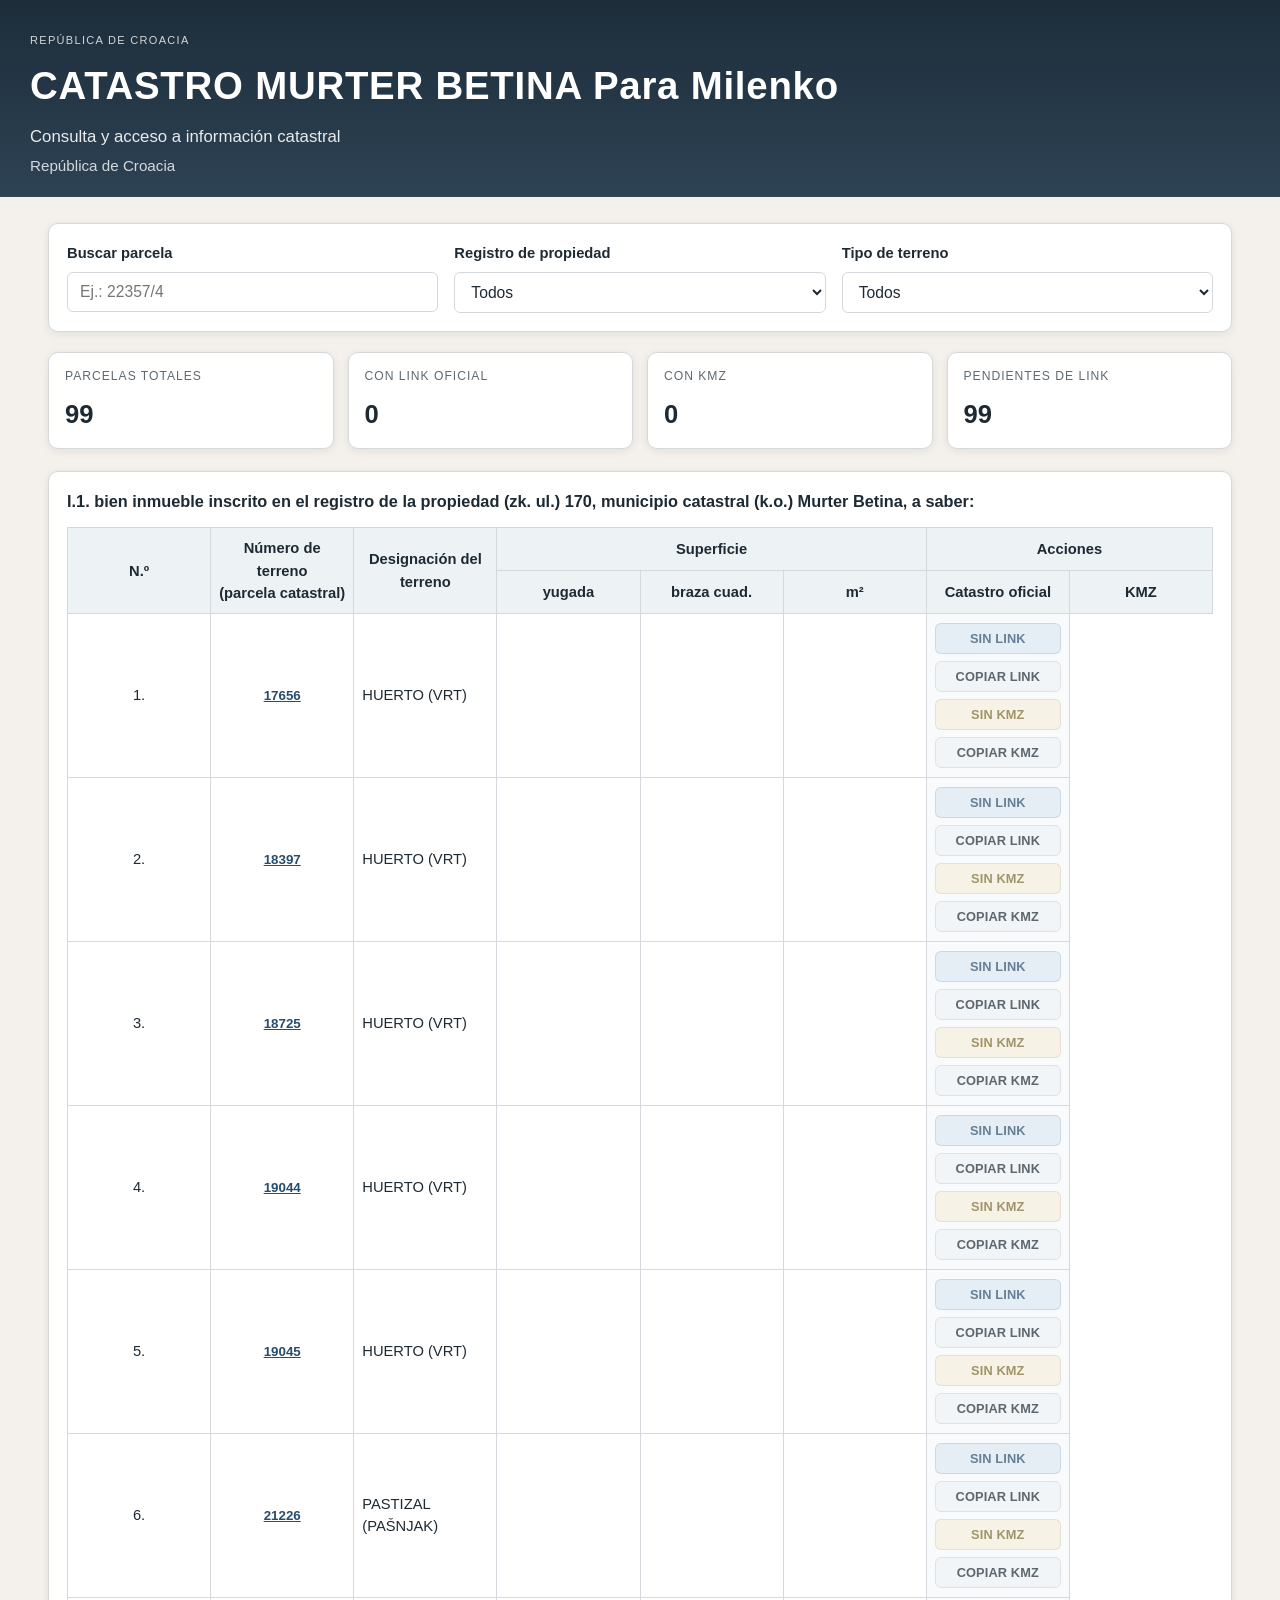
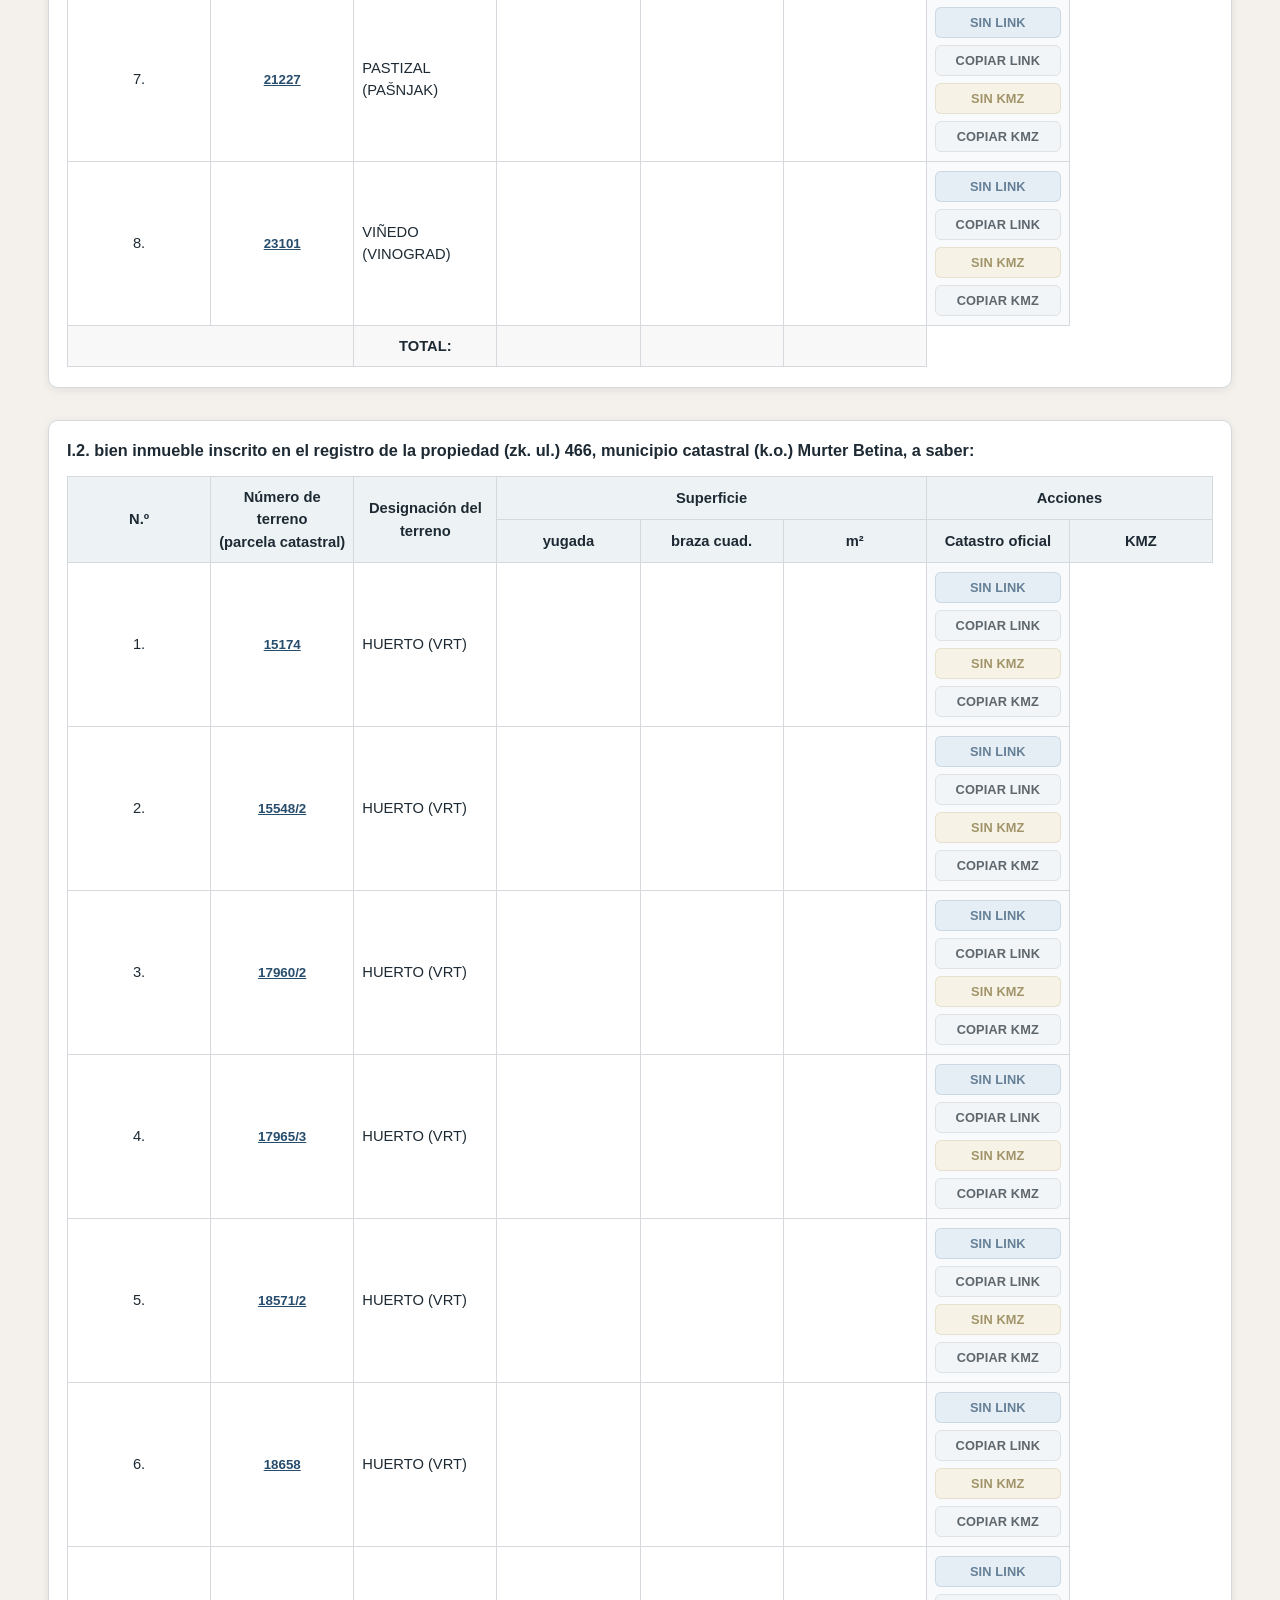
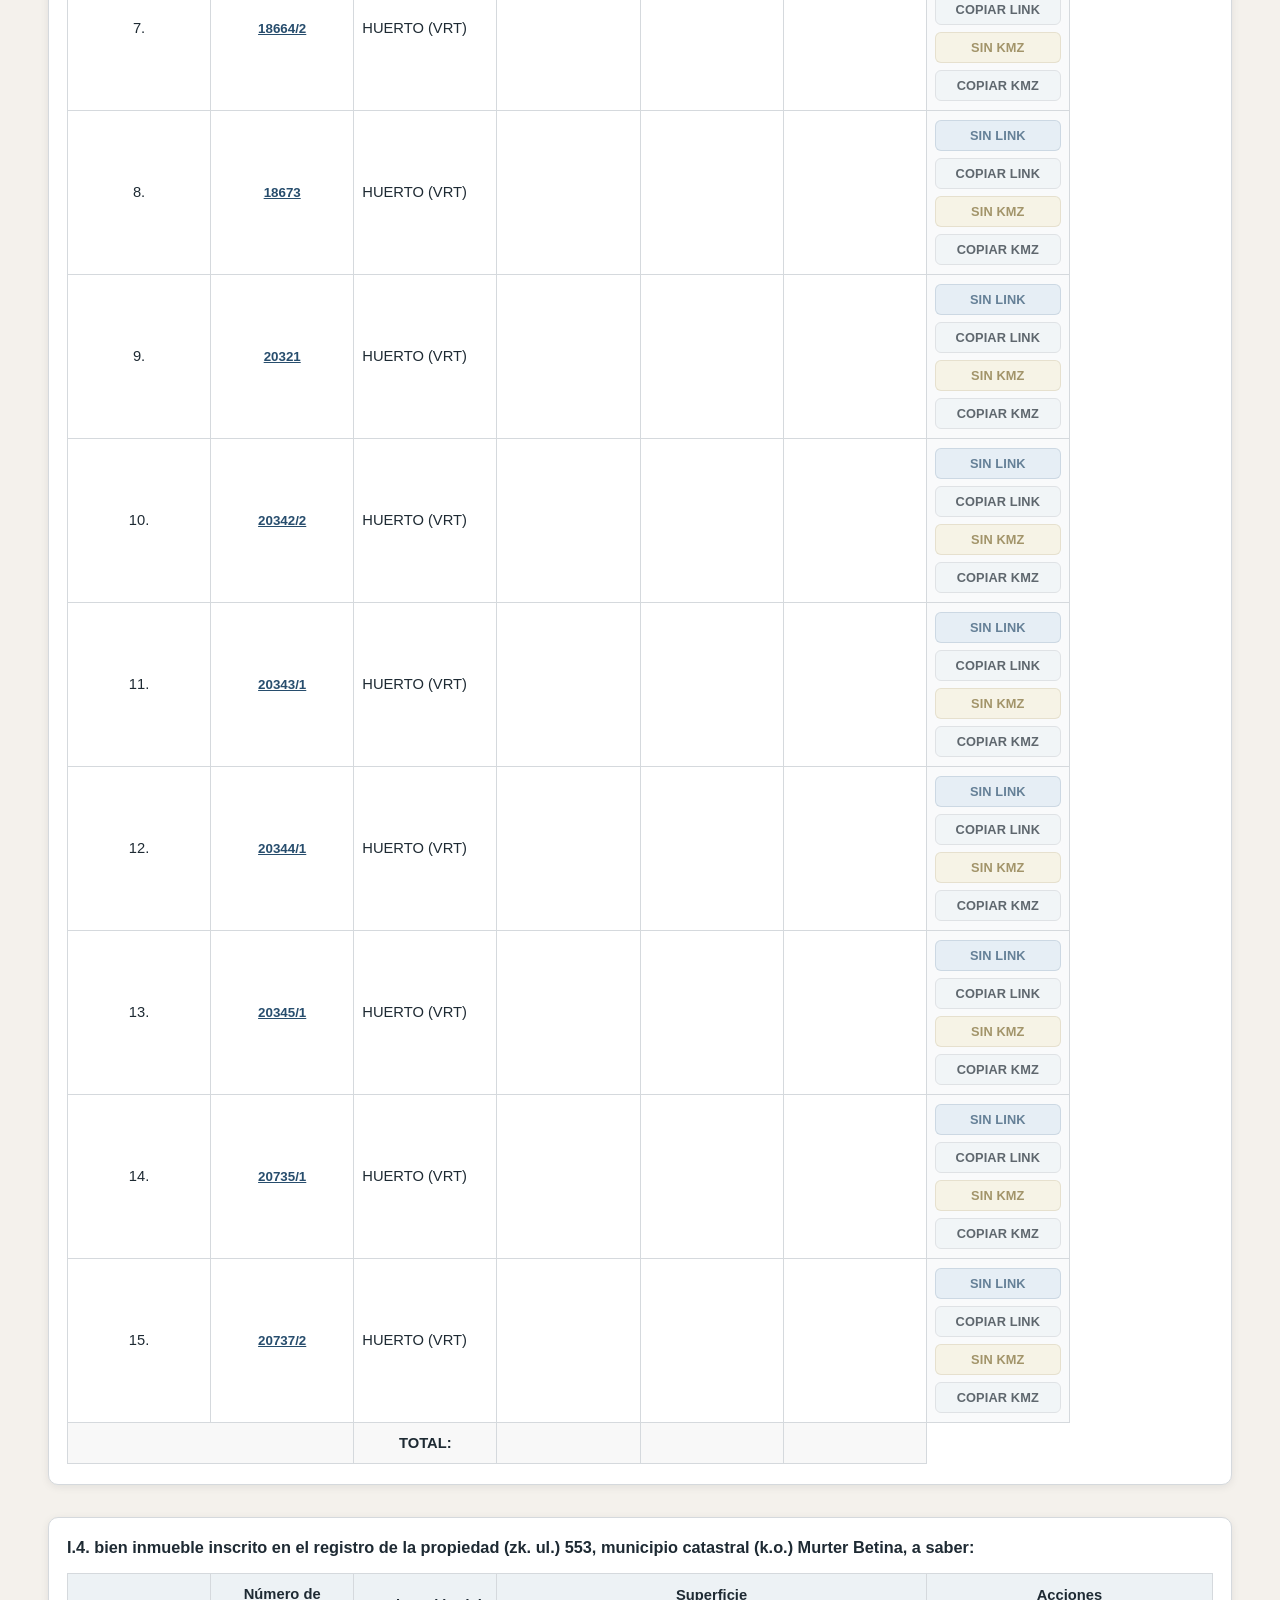
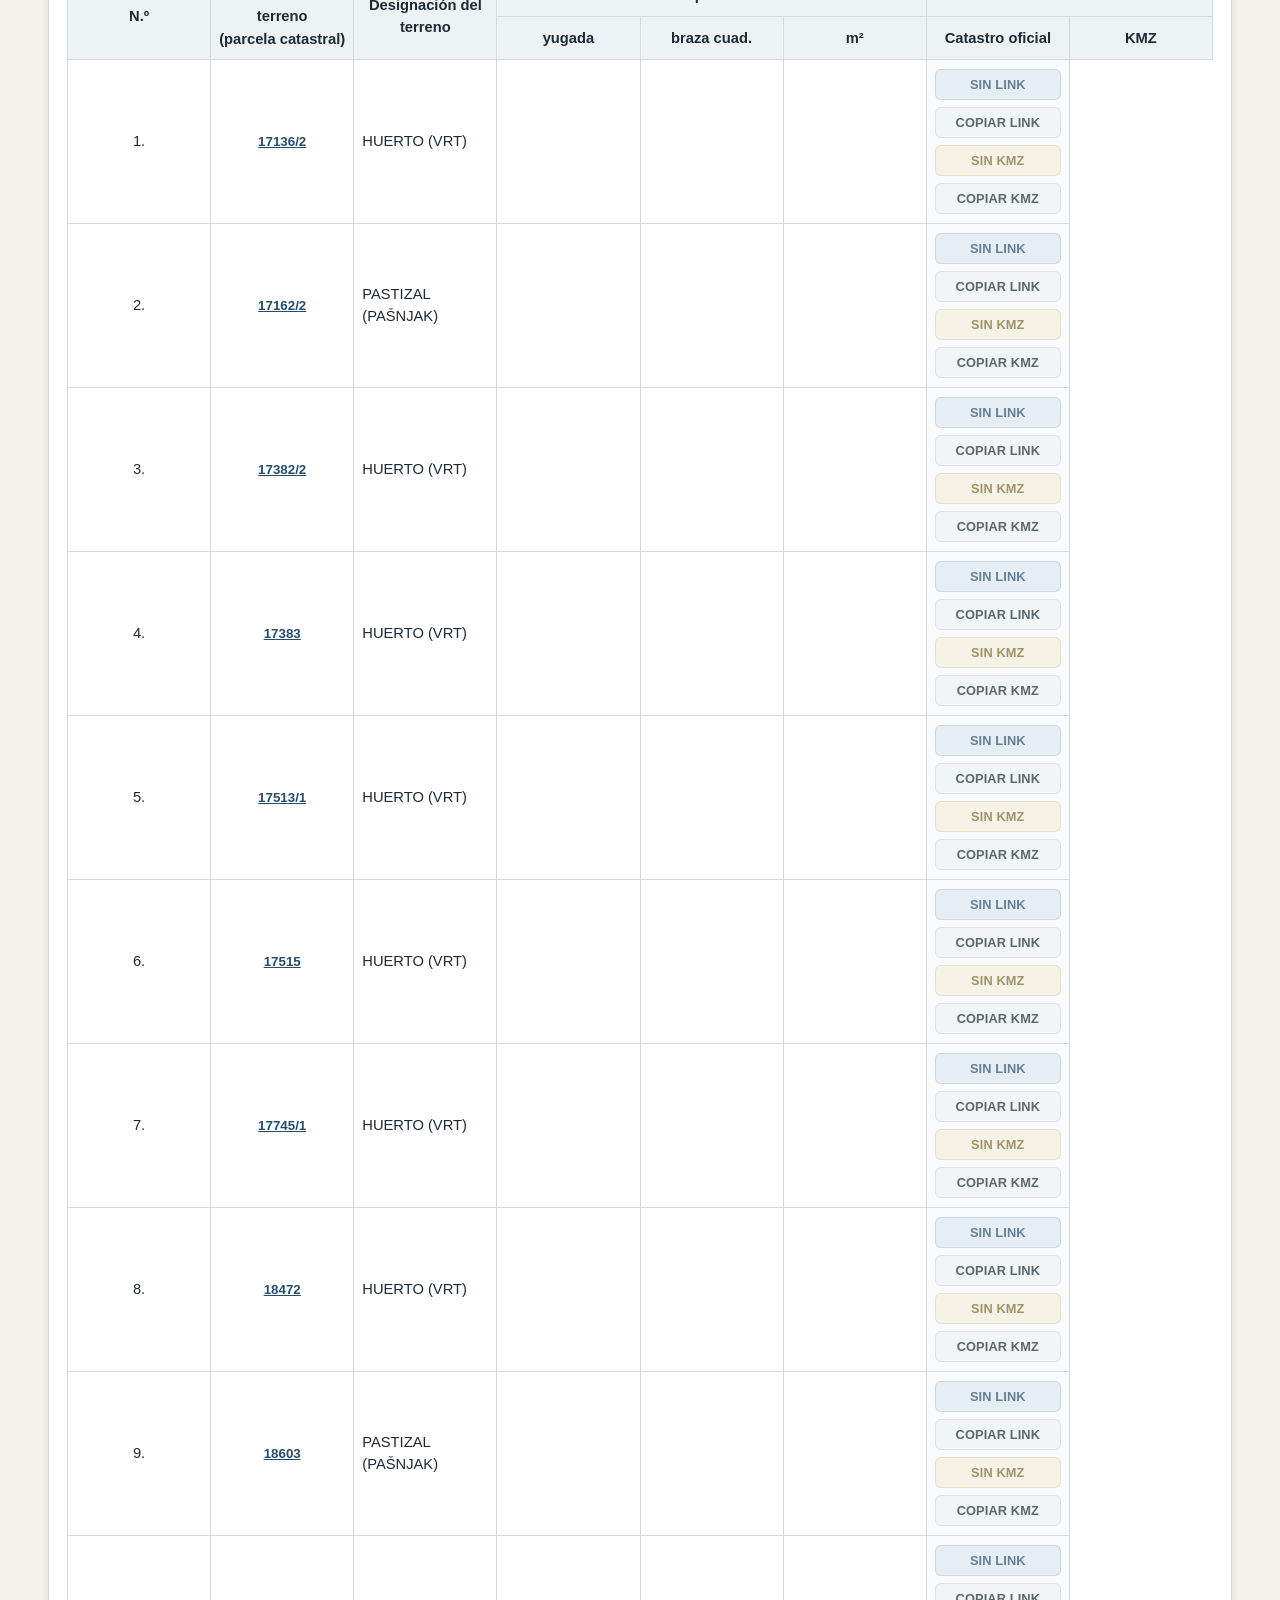
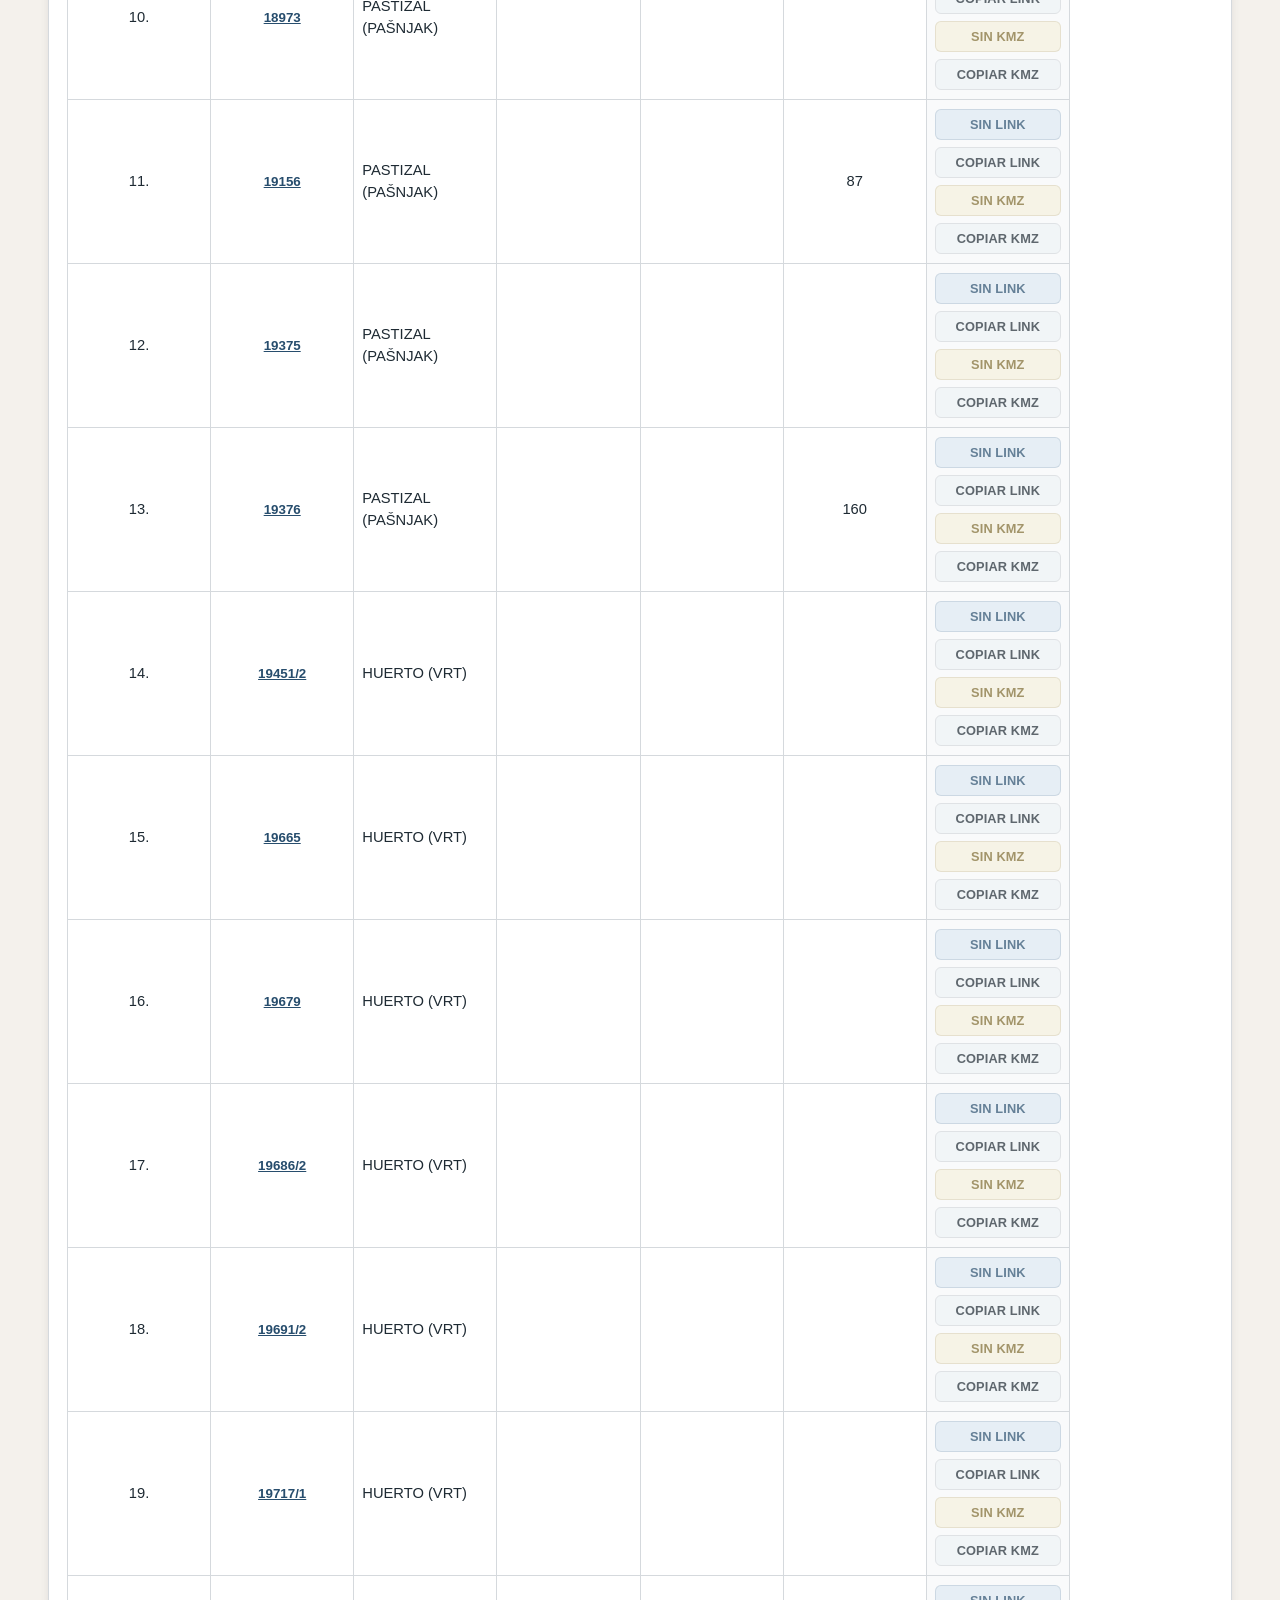
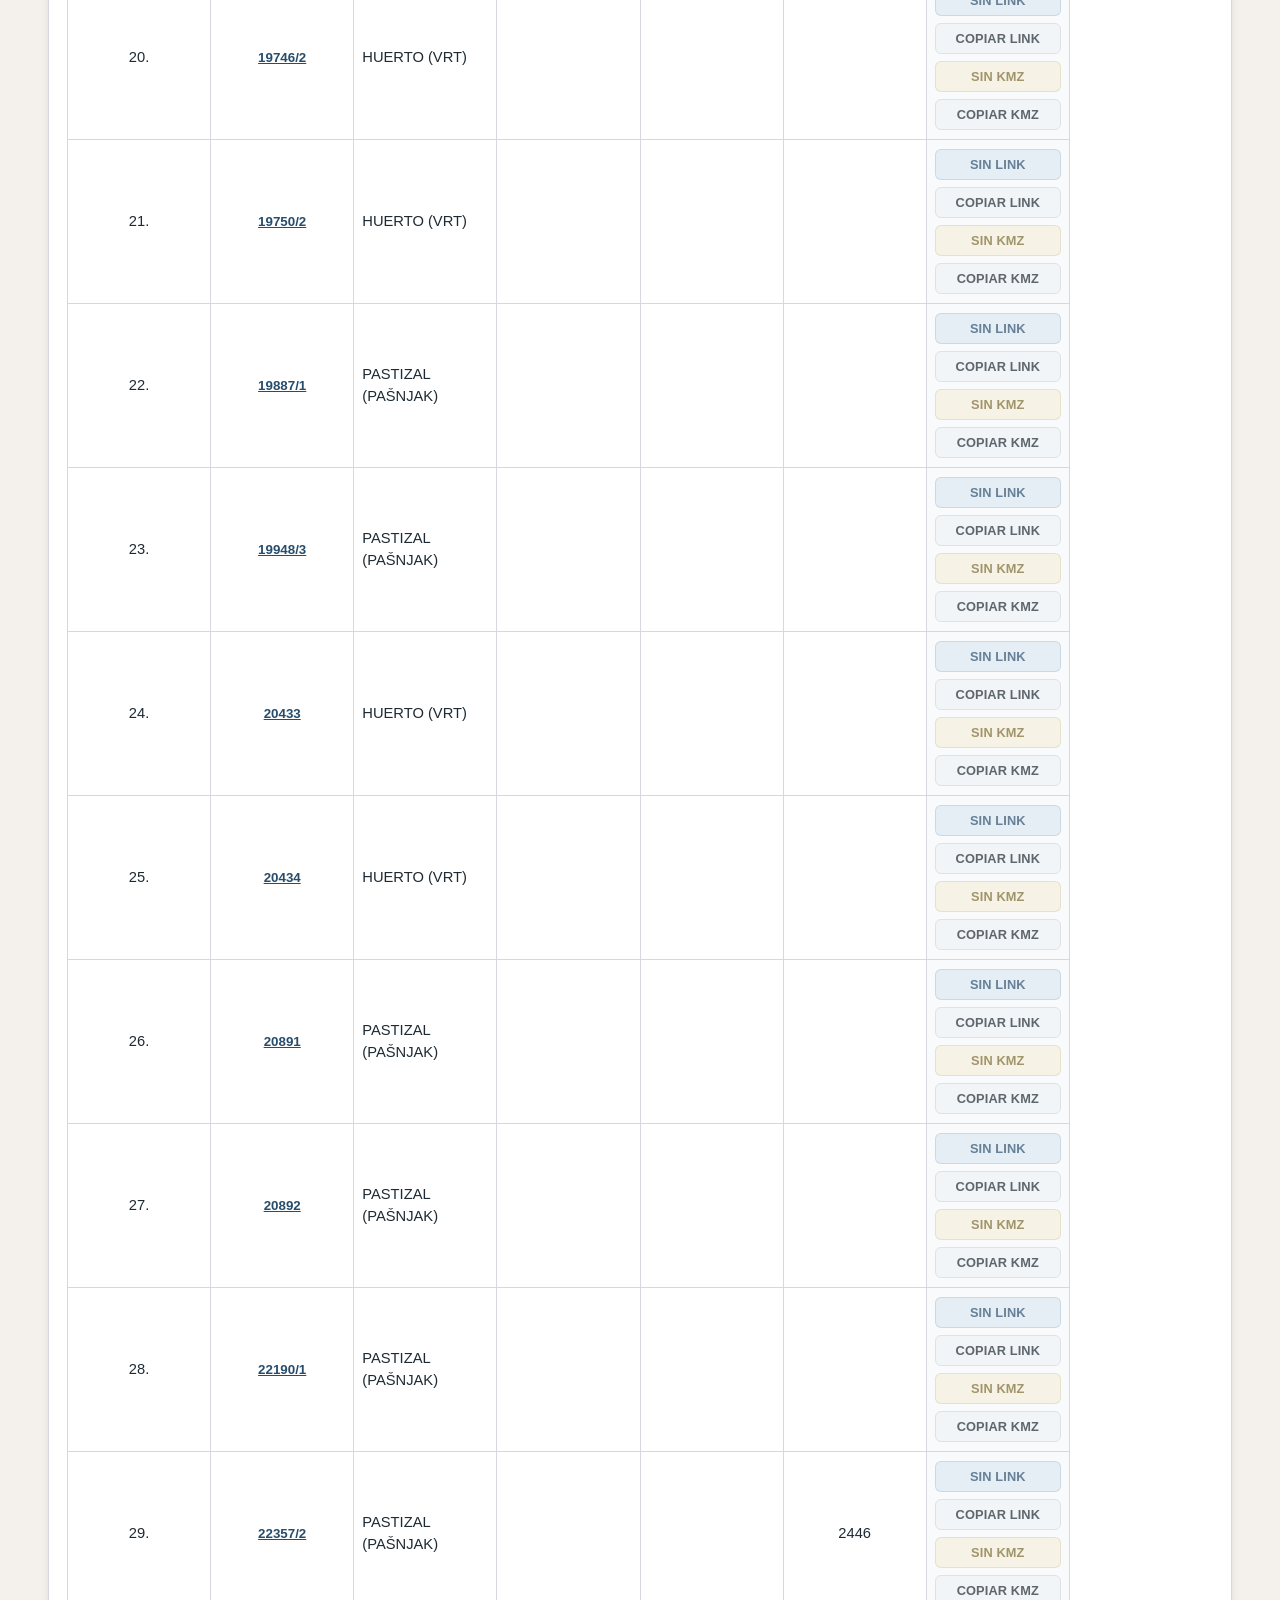
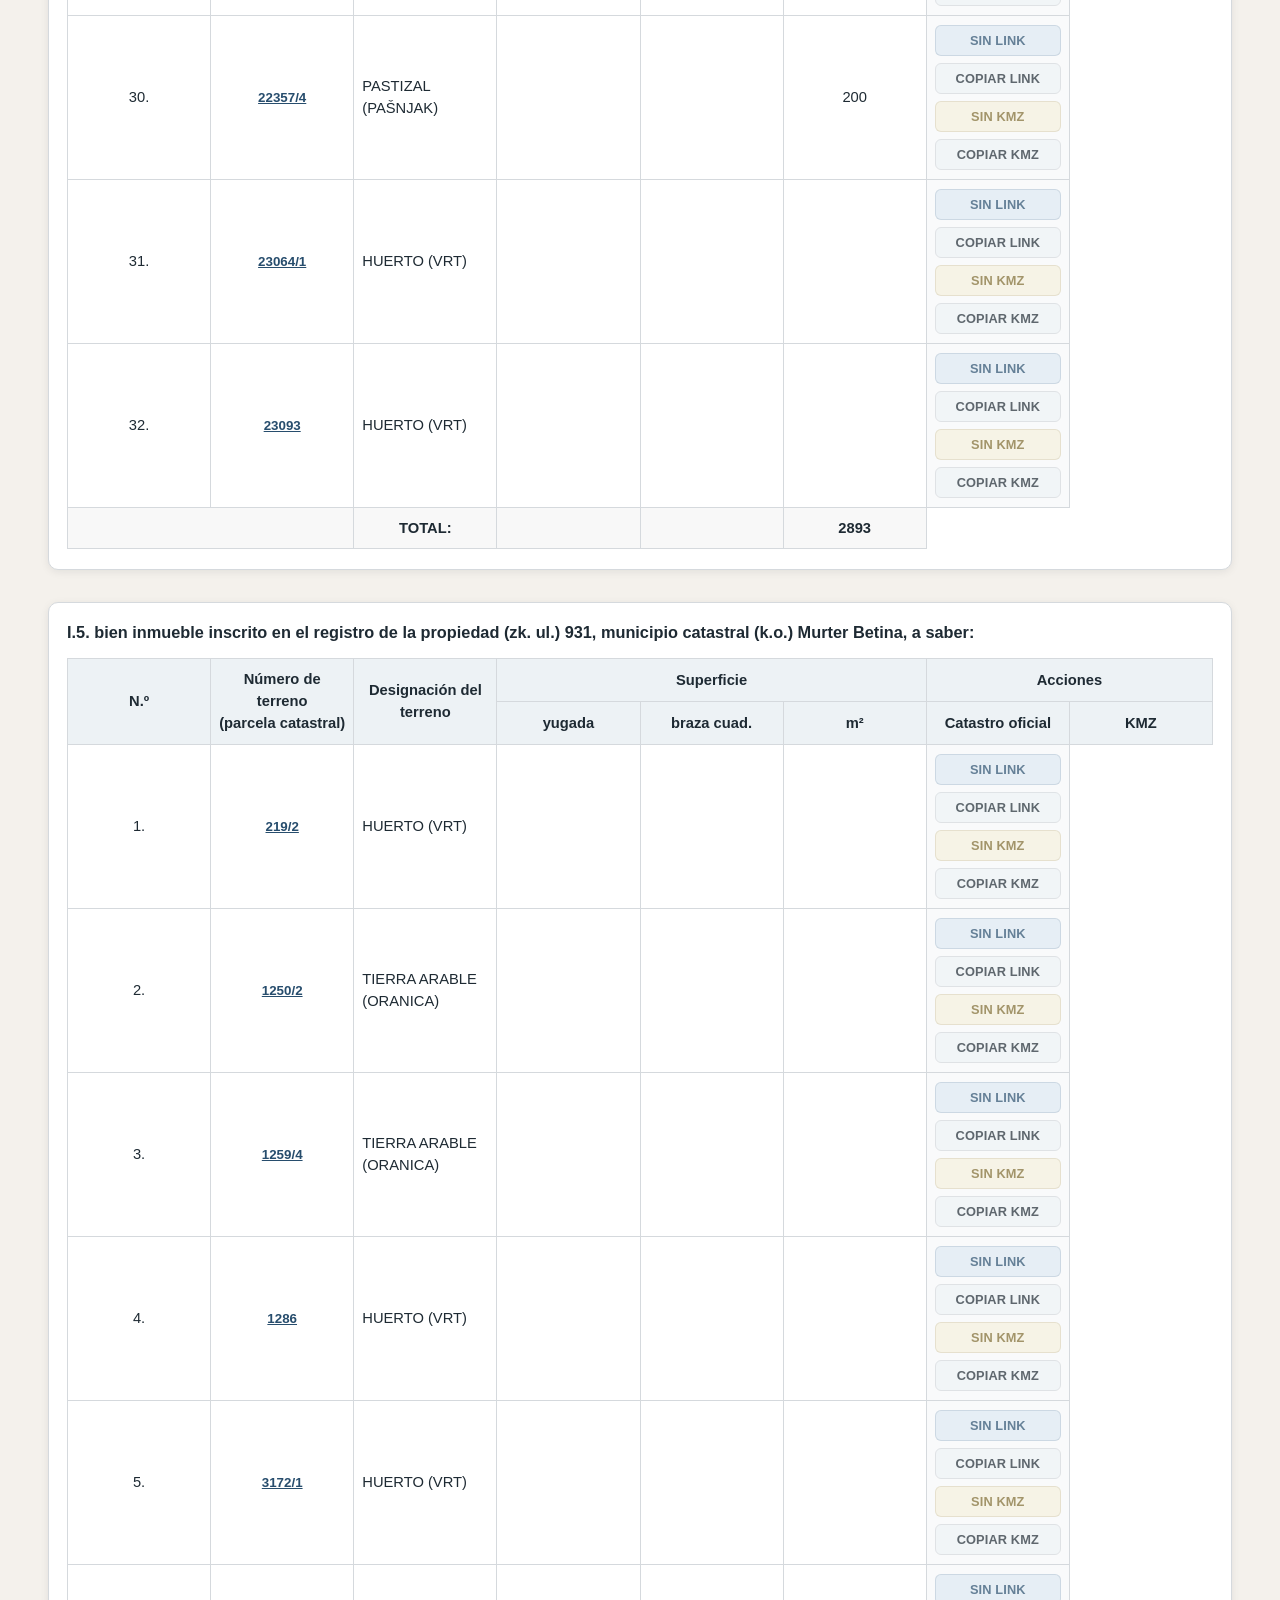
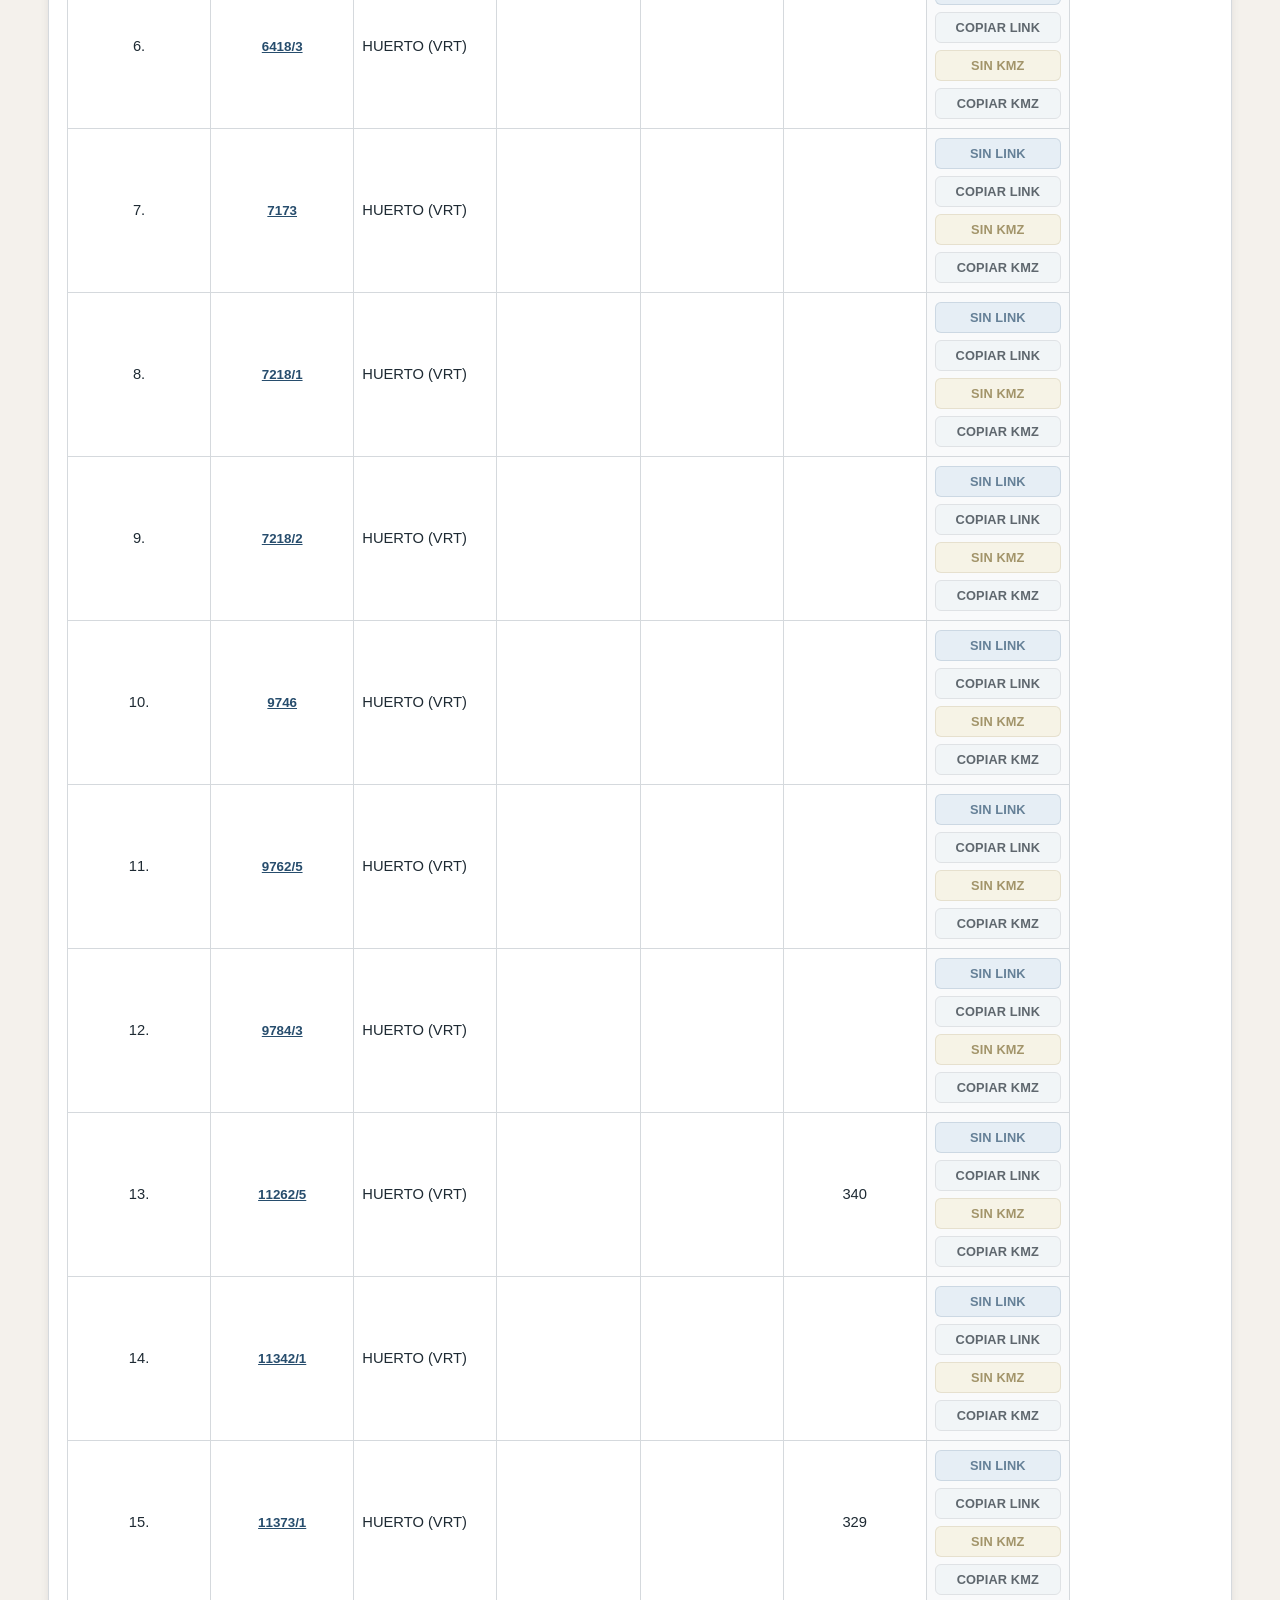
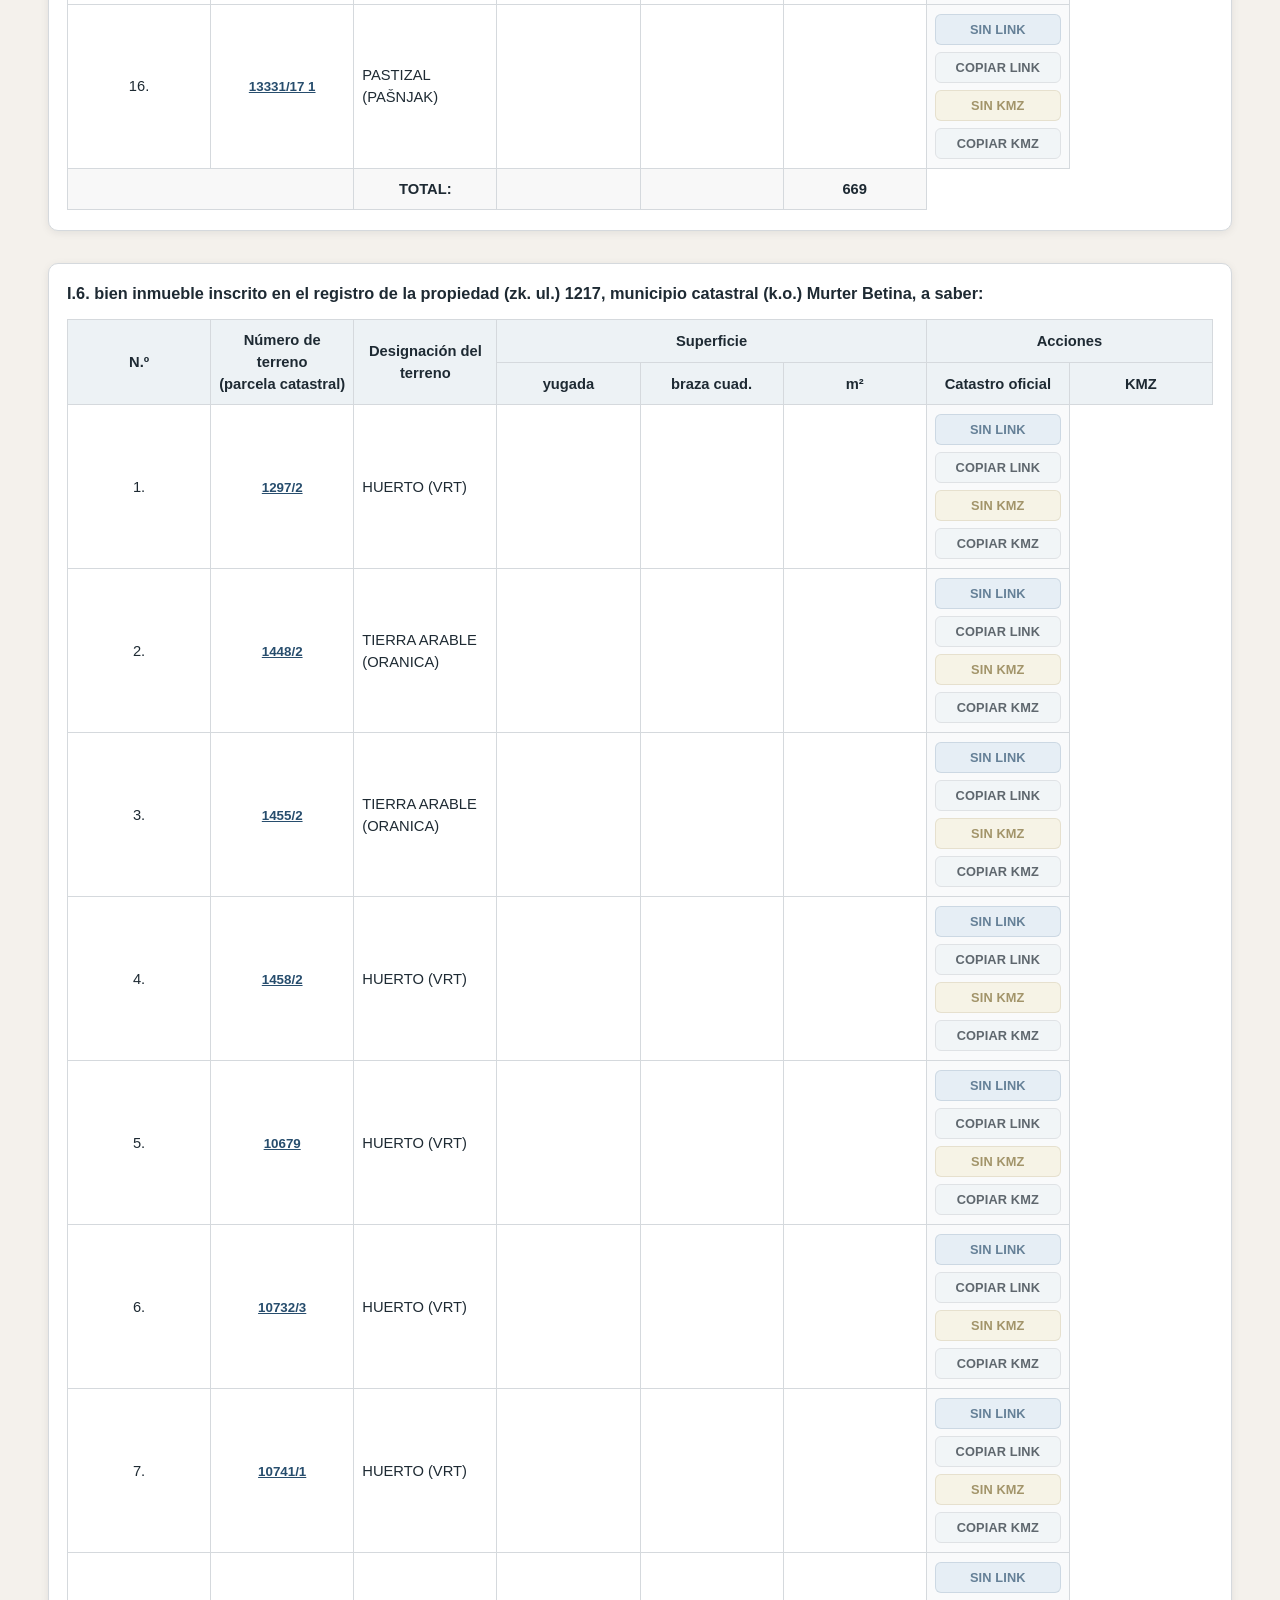
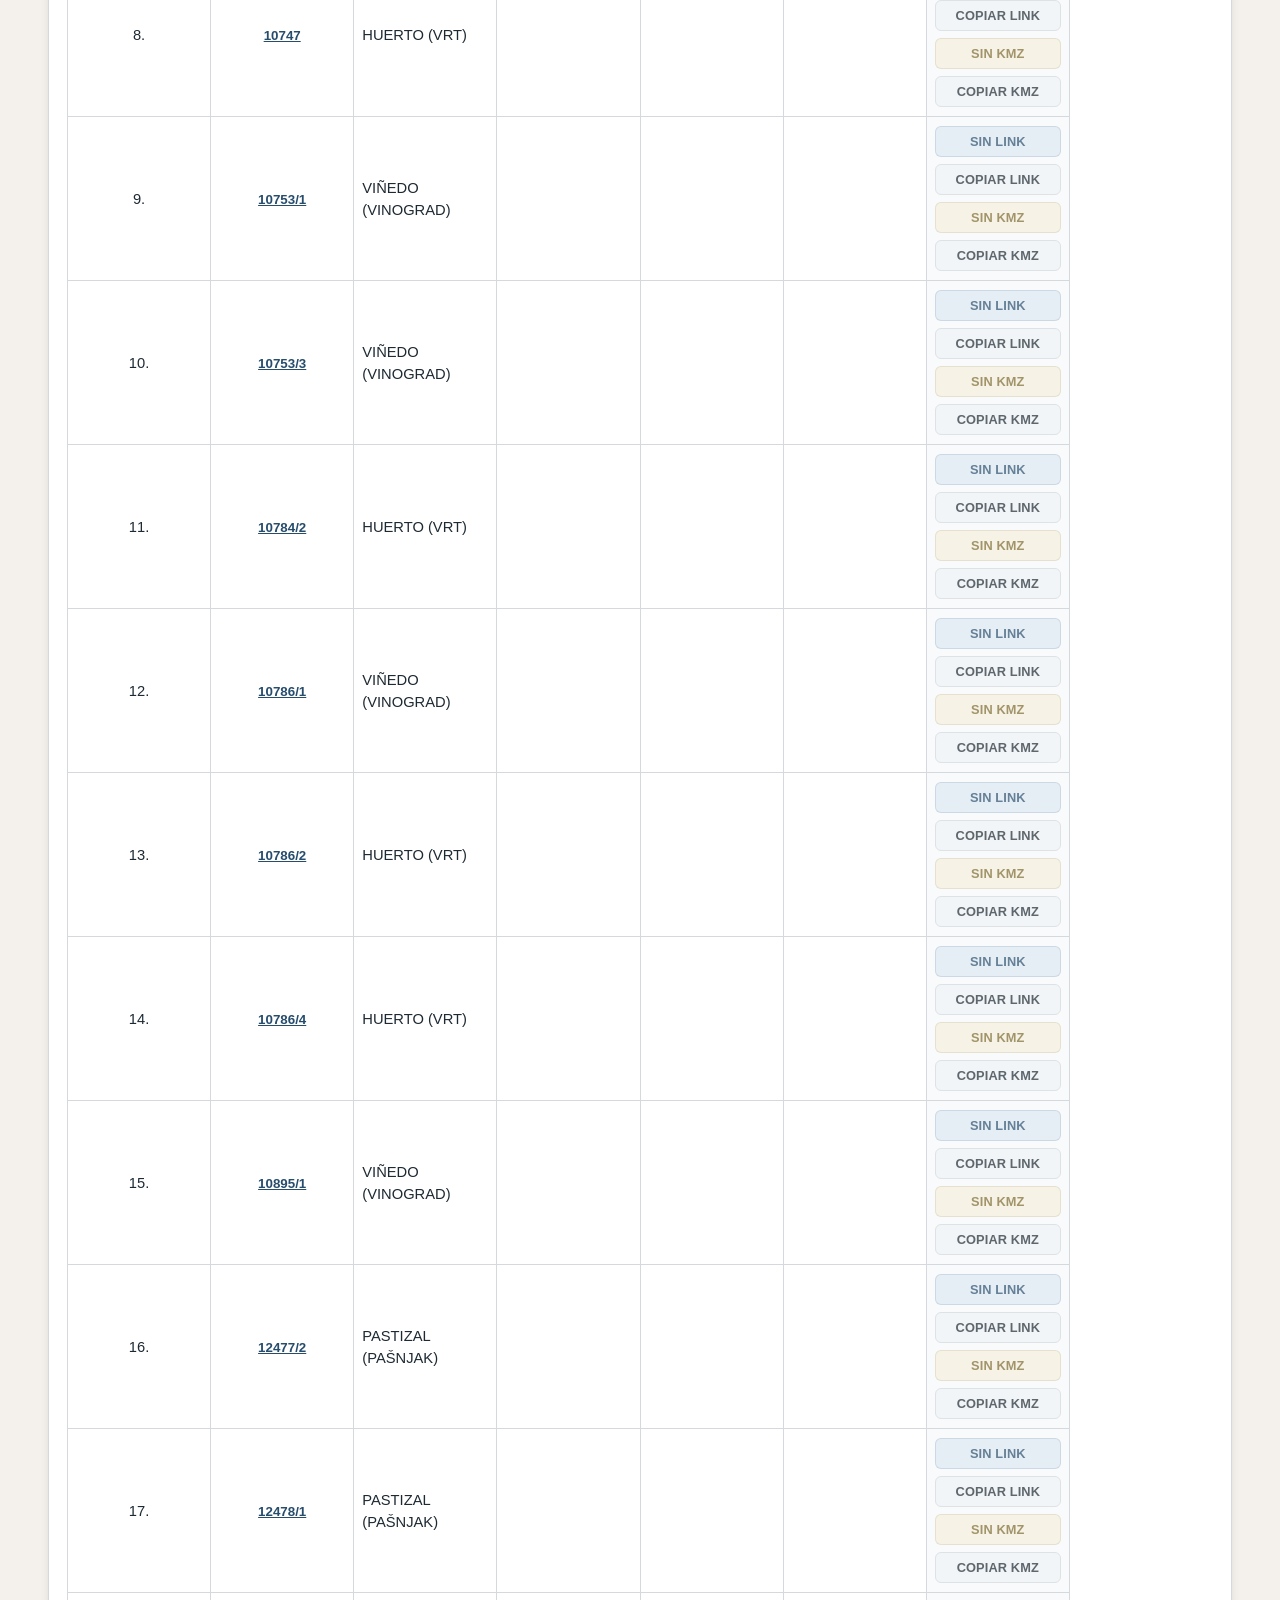
==== commit 068b7309: "Update print statement from 'Hello' to 'Goodbye'" ====
--- a/index.html
+++ b/index.html
@@ -394,7 +394,7 @@
   <header class="page-header">
     <div class="header-inner">
       <p class="eyebrow">República de Croacia</p>
-      <h1>CATASTRO MURTER BETINA</h1>
+      <h1>CATASTRO MURTER BETINA Para Milenko</h1>
       <p class="subtitle">Consulta y acceso a información catastral</p>
       <p class="country">República de Croacia</p>
     </div>
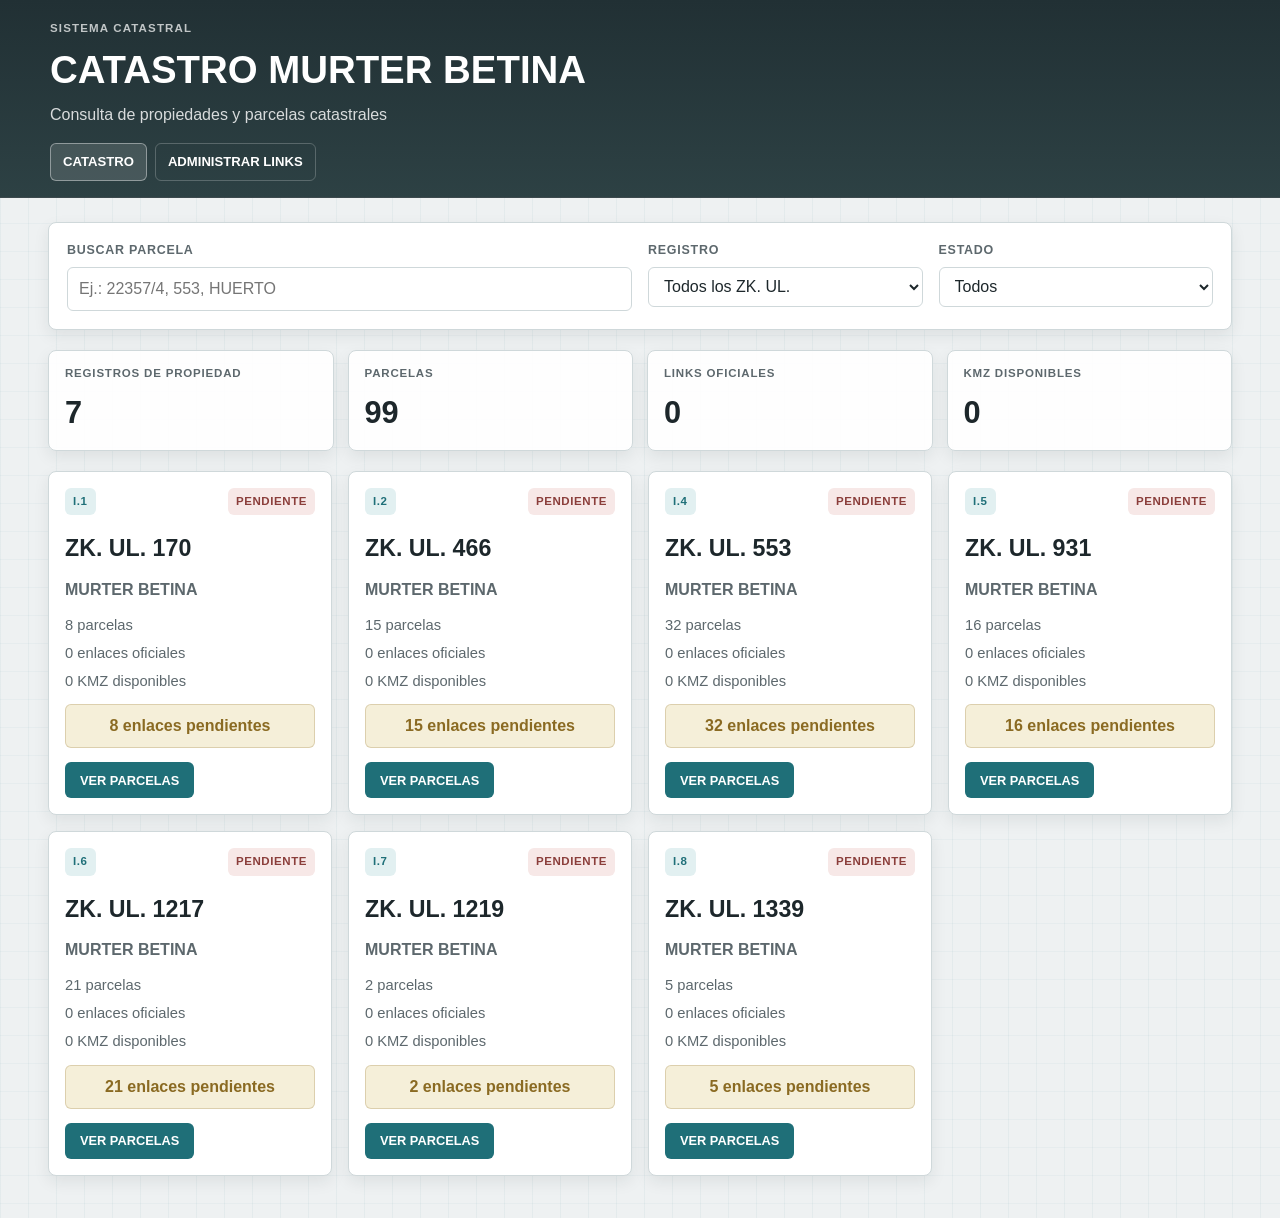
==== commit 955cc645: "Actualiza proyecto con nueva version catalogo" ====
--- a/index.html
+++ b/index.html
@@ -1,1101 +1,116 @@
-<!DOCTYPE html>
-<html lang="es">
-<head>
-  <meta charset="UTF-8">
-  <meta name="viewport" content="width=device-width, initial-scale=1.0">
-  <title>Tablas Catastrales - Murter Betina</title>
-  <style>
-    :root {
-      --bg: #f4f1ec;
-      --panel: #ffffff;
-      --panel-alt: #f8f8f8;
-      --ink: #1e2a33;
-      --muted: #5d6973;
-      --line: #d5d9dd;
-      --dark: #1d2d3a;
-      --dark-soft: #2d4254;
-      --primary: #274d6d;
-      --primary-soft: #dfeaf3;
-      --danger: #7a3d3d;
-      --danger-soft: #f6e5e5;
-      --success: #2a5f4a;
-      --success-soft: #e3f0ea;
-      --warning: #7e6a2d;
-      --warning-soft: #f6f1de;
-      --shadow: 0 2px 8px rgba(15, 25, 35, 0.08);
-    }
-
-    * {
-      box-sizing: border-box;
-    }
-
-    body {
-      margin: 0;
-      font-family: Arial, Helvetica, sans-serif;
-      background: var(--bg);
-      color: var(--ink);
-      line-height: 1.5;
-    }
-
-    .page-header {
-      background: linear-gradient(180deg, var(--dark) 0%, var(--dark-soft) 100%);
-      color: #fff;
-      padding: 32px 28px 18px;
-      border-bottom: 1px solid rgba(255,255,255,0.12);
-    }
-
-    .header-inner {
-      max-width: 1220px;
-      margin: 0 auto;
-    }
-
-    .page-header .eyebrow {
-      margin: 0;
-      letter-spacing: 0.12em;
-      text-transform: uppercase;
-      font-size: 11px;
-      opacity: 0.8;
-    }
-
-    .page-header h1 {
-      margin: 8px 0 0;
-      font-size: clamp(2rem, 3vw, 3rem);
-      font-weight: 700;
-      letter-spacing: 0.02em;
-    }
-
-    .page-header .subtitle {
-      margin: 10px 0 0;
-      font-size: 1.05rem;
-      opacity: 0.9;
-    }
-
-    .page-header .country {
-      margin: 6px 0 0;
-      font-size: 0.95rem;
-      opacity: 0.8;
-    }
-
-    .page-shell {
-      max-width: 1220px;
-      margin: 0 auto;
-      padding: 26px 18px 40px;
-    }
-
-    .toolbar {
-      display: grid;
-      grid-template-columns: repeat(auto-fit, minmax(220px, 1fr));
-      gap: 16px;
-      margin-bottom: 20px;
-      background: var(--panel);
-      border: 1px solid var(--line);
-      border-radius: 10px;
-      box-shadow: var(--shadow);
-      padding: 18px;
-    }
-
-    .tool-group {
-      display: flex;
-      flex-direction: column;
-      gap: 8px;
-    }
-
-    .tool-group label {
-      font-weight: 700;
-      color: var(--ink);
-      font-size: 0.92rem;
-    }
-
-    .tool-group input,
-    .tool-group select {
-      width: 100%;
-      border: 1px solid var(--line);
-      background: #fff;
-      color: var(--ink);
-      padding: 10px 12px;
-      border-radius: 6px;
-      font-size: 0.98rem;
-    }
-
-    .stats {
-      display: grid;
-      grid-template-columns: repeat(auto-fit, minmax(180px, 1fr));
-      gap: 14px;
-      margin-bottom: 22px;
-    }
-
-    .stat-card {
-      background: var(--panel);
-      border: 1px solid var(--line);
-      border-radius: 10px;
-      box-shadow: var(--shadow);
-      padding: 14px 16px;
-    }
-
-    .stat-label {
-      display: block;
-      color: var(--muted);
-      font-size: 0.76rem;
-      text-transform: uppercase;
-      letter-spacing: 0.08em;
-      margin-bottom: 10px;
-    }
-
-    .stat-value {
-      font-size: clamp(1.3rem, 2vw, 2rem);
-      font-weight: 700;
-      color: var(--ink);
-    }
-
-    .table-container {
-      margin-bottom: 32px;
-      background-color: var(--panel);
-      padding: 18px 18px 12px;
-      border: 1px solid var(--line);
-      border-radius: 10px;
-      box-shadow: var(--shadow);
-      overflow: hidden;
-    }
-
-    .description {
-      font-size: 1.02rem;
-      font-weight: 700;
-      margin-bottom: 14px;
-      color: var(--ink);
-      line-height: 1.45;
-    }
-
-    table {
-      border-collapse: collapse;
-      width: 100%;
-      margin-bottom: 8px;
-      table-layout: fixed;
-    }
-
-    th, td {
-      border: 1px solid var(--line);
-      padding: 9px 8px;
-      text-align: center;
-      vertical-align: middle;
-      font-size: 0.92rem;
-    }
-
-    th {
-      background-color: #edf2f5;
-      font-weight: 700;
-      color: var(--ink);
-    }
-
-    td:nth-child(3) {
-      text-align: left;
-    }
-
-    .parcel-cell {
-      font-weight: 700;
-    }
-
-    .parcel-button {
-      background: transparent;
-      border: none;
-      padding: 0;
-      color: var(--primary);
-      font-weight: 700;
-      cursor: pointer;
-      text-decoration: underline;
-    }
-
-    .total-row {
-      font-weight: 700;
-      background-color: var(--panel-alt);
-    }
-
-    .action-cell {
-      min-width: 195px;
-      background-color: #f9fafb;
-    }
-
-    .action-stack {
-      display: flex;
-      flex-direction: column;
-      gap: 7px;
-      align-items: center;
-    }
-
-    .action-btn {
-      width: 100%;
-      border: 1px solid transparent;
-      border-radius: 6px;
-      padding: 7px 10px;
-      font-size: 0.8rem;
-      font-weight: 700;
-      letter-spacing: 0.01em;
-      cursor: pointer;
-      transition: all 0.15s ease;
-    }
-
-    .action-btn:disabled {
-      cursor: not-allowed;
-      opacity: 0.7;
-    }
-
-    .action-btn.primary {
-      background: var(--primary-soft);
-      color: var(--primary);
-      border-color: rgba(39, 77, 109, 0.2);
-    }
-
-    .action-btn.primary:not(:disabled):hover {
-      background: var(--primary);
-      color: #fff;
-    }
-
-    .action-btn.success {
-      background: var(--success-soft);
-      color: var(--success);
-      border-color: rgba(42, 95, 74, 0.2);
-    }
-
-    .action-btn.success:not(:disabled):hover {
-      background: var(--success);
-      color: #fff;
-    }
-
-    .action-btn.warning {
-      background: var(--warning-soft);
-      color: var(--warning);
-      border-color: rgba(126, 106, 45, 0.2);
-    }
-
-    .action-btn.warning:not(:disabled):hover {
-      background: var(--warning);
-      color: #fff;
-    }
-
-    .action-btn.secondary {
-      background: #eef3f6;
-      color: var(--ink);
-      border-color: var(--line);
-    }
-
-    .action-btn.secondary:not(:disabled):hover {
-      background: #e3eaef;
-    }
-
-    .modal {
-      position: fixed;
-      inset: 0;
-      display: none;
-      align-items: center;
-      justify-content: center;
-      background: rgba(12, 20, 26, 0.5);
-      z-index: 1000;
-      padding: 20px;
-    }
-
-    .modal.visible {
-      display: flex;
-    }
-
-    .modal-card {
-      width: min(620px, 100%);
-      background: var(--panel);
-      border-radius: 12px;
-      border: 1px solid var(--line);
-      box-shadow: 0 18px 45px rgba(0, 0, 0, 0.18);
-      overflow: hidden;
-    }
-
-    .modal-header {
-      display: flex;
-      justify-content: space-between;
-      align-items: center;
-      padding: 18px 20px;
-      background: var(--dark);
-      color: #fff;
-    }
-
-    .modal-header h2 {
-      margin: 0;
-      font-size: 1.2rem;
-    }
-
-    .modal-close {
-      background: transparent;
-      border: none;
-      color: #fff;
-      font-size: 1.7rem;
-      line-height: 1;
-      cursor: pointer;
-    }
-
-    .modal-body {
-      padding: 18px 20px 22px;
-    }
-
-    .info-grid {
-      display: grid;
-      grid-template-columns: 1fr;
-      gap: 10px;
-    }
-
-    .info-row {
-      display: grid;
-      grid-template-columns: 180px 1fr;
-      gap: 10px;
-      border-bottom: 1px solid var(--line);
-      padding-bottom: 10px;
-    }
-
-    .info-row:last-child {
-      border-bottom: none;
-      padding-bottom: 0;
-    }
-
-    .info-label {
-      font-weight: 700;
-      color: var(--muted);
-    }
-
-    .info-value {
-      word-break: break-word;
-    }
-
-    .info-value a {
-      color: var(--primary);
-      word-break: break-all;
-    }
-
-    @media (max-width: 700px) {
-      body {
-        margin: 0;
-      }
-
-      .page-header {
-        padding-left: 16px;
-        padding-right: 16px;
-      }
-
-      .page-shell {
-        padding-left: 12px;
-        padding-right: 12px;
-      }
-
-      .table-container {
-        padding: 12px 8px 10px;
-      }
-
-      .info-row {
-        grid-template-columns: 1fr;
-      }
-    }
-  </style>
-</head>
-<body>
-  <header class="page-header">
-    <div class="header-inner">
-      <p class="eyebrow">República de Croacia</p>
-      <h1>CATASTRO MURTER BETINA Para Milenko</h1>
-      <p class="subtitle">Consulta y acceso a información catastral</p>
-      <p class="country">República de Croacia</p>
-    </div>
-  </header>
-
-  <main class="page-shell">
-    <section class="toolbar" aria-label="Controles de búsqueda y filtros">
-      <div class="tool-group">
-        <label for="searchInput">Buscar parcela</label>
-        <input id="searchInput" type="search" placeholder="Ej.: 22357/4" autocomplete="off">
-      </div>
-
-      <div class="tool-group">
-        <label for="filtroZkul">Registro de propiedad</label>
-        <select id="filtroZkul">
-          <option value="todos">Todos</option>
-        </select>
-      </div>
-
-      <div class="tool-group">
-        <label for="filtroTipo">Tipo de terreno</label>
-        <select id="filtroTipo">
-          <option value="todos">Todos</option>
-        </select>
-      </div>
-    </section>
-
-    <section class="stats" aria-label="Indicadores de parcelas">
-      <div class="stat-card">
-        <span class="stat-label">Parcelas totales</span>
-        <span id="statTotal" class="stat-value">0</span>
-      </div>
-      <div class="stat-card">
-        <span class="stat-label">Con link oficial</span>
-        <span id="statLink" class="stat-value">0</span>
-      </div>
-      <div class="stat-card">
-        <span class="stat-label">Con KMZ</span>
-        <span id="statKmz" class="stat-value">0</span>
-      </div>
-      <div class="stat-card">
-        <span class="stat-label">Pendientes de link</span>
-        <span id="statPendientes" class="stat-value">0</span>
-      </div>
-    </section>
-
-    <div id="parcelas-container">
-      <div class="table-container">
-        <div class="description">I.1. bien inmueble inscrito en el registro de la propiedad (zk. ul.) 170, municipio catastral (k.o.) Murter Betina, a saber:</div>
-        <table>
-          <tr>
-            <th rowspan="2">N.º</th>
-            <th rowspan="2">Número de terreno<br>(parcela catastral)</th>
-            <th rowspan="2">Designación del terreno</th>
-            <th colspan="3">Superficie</th>
-            <th colspan="2">Acciones</th>
-          </tr>
-          <tr>
-            <th>yugada</th>
-            <th>braza cuad.</th>
-            <th>m²</th>
-            <th>Catastro oficial</th>
-            <th>KMZ</th>
-          </tr>
-          <tr><td>1.</td><td>17656</td><td>HUERTO (VRT)</td><td></td><td></td><td></td></tr>
-          <tr><td>2.</td><td>18397</td><td>HUERTO (VRT)</td><td></td><td></td><td></td></tr>
-          <tr><td>3.</td><td>18725</td><td>HUERTO (VRT)</td><td></td><td></td><td></td></tr>
-          <tr><td>4.</td><td>19044</td><td>HUERTO (VRT)</td><td></td><td></td><td></td></tr>
-          <tr><td>5.</td><td>19045</td><td>HUERTO (VRT)</td><td></td><td></td><td></td></tr>
-          <tr><td>6.</td><td>21226</td><td>PASTIZAL (PAŠNJAK)</td><td></td><td></td><td></td></tr>
-          <tr><td>7.</td><td>21227</td><td>PASTIZAL (PAŠNJAK)</td><td></td><td></td><td></td></tr>
-          <tr><td>8.</td><td>23101</td><td>VIÑEDO (VINOGRAD)</td><td></td><td></td><td></td></tr>
-          <tr class="total-row"><td colspan="2"></td><td>TOTAL:</td><td></td><td></td><td></td></tr>
-        </table>
-      </div>
-
-      <div class="table-container">
-        <div class="description">I.2. bien inmueble inscrito en el registro de la propiedad (zk. ul.) 466, municipio catastral (k.o.) Murter Betina, a saber:</div>
-        <table>
-          <tr>
-            <th rowspan="2">N.º</th>
-            <th rowspan="2">Número de terreno<br>(parcela catastral)</th>
-            <th rowspan="2">Designación del terreno</th>
-            <th colspan="3">Superficie</th>
-            <th colspan="2">Acciones</th>
-          </tr>
-          <tr>
-            <th>yugada</th>
-            <th>braza cuad.</th>
-            <th>m²</th>
-            <th>Catastro oficial</th>
-            <th>KMZ</th>
-          </tr>
-          <tr><td>1.</td><td>15174</td><td>HUERTO (VRT)</td><td></td><td></td><td></td></tr>
-          <tr><td>2.</td><td>15548/2</td><td>HUERTO (VRT)</td><td></td><td></td><td></td></tr>
-          <tr><td>3.</td><td>17960/2</td><td>HUERTO (VRT)</td><td></td><td></td><td></td></tr>
-          <tr><td>4.</td><td>17965/3</td><td>HUERTO (VRT)</td><td></td><td></td><td></td></tr>
-          <tr><td>5.</td><td>18571/2</td><td>HUERTO (VRT)</td><td></td><td></td><td></td></tr>
-          <tr><td>6.</td><td>18658</td><td>HUERTO (VRT)</td><td></td><td></td><td></td></tr>
-          <tr><td>7.</td><td>18664/2</td><td>HUERTO (VRT)</td><td></td><td></td><td></td></tr>
-          <tr><td>8.</td><td>18673</td><td>HUERTO (VRT)</td><td></td><td></td><td></td></tr>
-          <tr><td>9.</td><td>20321</td><td>HUERTO (VRT)</td><td></td><td></td><td></td></tr>
-          <tr><td>10.</td><td>20342/2</td><td>HUERTO (VRT)</td><td></td><td></td><td></td></tr>
-          <tr><td>11.</td><td>20343/1</td><td>HUERTO (VRT)</td><td></td><td></td><td></td></tr>
-          <tr><td>12.</td><td>20344/1</td><td>HUERTO (VRT)</td><td></td><td></td><td></td></tr>
-          <tr><td>13.</td><td>20345/1</td><td>HUERTO (VRT)</td><td></td><td></td><td></td></tr>
-          <tr><td>14.</td><td>20735/1</td><td>HUERTO (VRT)</td><td></td><td></td><td></td></tr>
-          <tr><td>15.</td><td>20737/2</td><td>HUERTO (VRT)</td><td></td><td></td><td></td></tr>
-          <tr class="total-row"><td colspan="2"></td><td>TOTAL:</td><td></td><td></td><td></td></tr>
-        </table>
-      </div>
-
-      <div class="table-container">
-        <div class="description">I.4. bien inmueble inscrito en el registro de la propiedad (zk. ul.) 553, municipio catastral (k.o.) Murter Betina, a saber:</div>
-        <table>
-          <tr>
-            <th rowspan="2">N.º</th>
-            <th rowspan="2">Número de terreno<br>(parcela catastral)</th>
-            <th rowspan="2">Designación del terreno</th>
-            <th colspan="3">Superficie</th>
-            <th colspan="2">Acciones</th>
-          </tr>
-          <tr>
-            <th>yugada</th>
-            <th>braza cuad.</th>
-            <th>m²</th>
-            <th>Catastro oficial</th>
-            <th>KMZ</th>
-          </tr>
-          <tr><td>1.</td><td>17136/2</td><td>HUERTO (VRT)</td><td></td><td></td><td></td></tr>
-          <tr><td>2.</td><td>17162/2</td><td>PASTIZAL (PAŠNJAK)</td><td></td><td></td><td></td></tr>
-          <tr><td>3.</td><td>17382/2</td><td>HUERTO (VRT)</td><td></td><td></td><td></td></tr>
-          <tr><td>4.</td><td>17383</td><td>HUERTO (VRT)</td><td></td><td></td><td></td></tr>
-          <tr><td>5.</td><td>17513/1</td><td>HUERTO (VRT)</td><td></td><td></td><td></td></tr>
-          <tr><td>6.</td><td>17515</td><td>HUERTO (VRT)</td><td></td><td></td><td></td></tr>
-          <tr><td>7.</td><td>17745/1</td><td>HUERTO (VRT)</td><td></td><td></td><td></td></tr>
-          <tr><td>8.</td><td>18472</td><td>HUERTO (VRT)</td><td></td><td></td><td></td></tr>
-          <tr><td>9.</td><td>18603</td><td>PASTIZAL (PAŠNJAK)</td><td></td><td></td><td></td></tr>
-          <tr><td>10.</td><td>18973</td><td>PASTIZAL (PAŠNJAK)</td><td></td><td></td><td></td></tr>
-          <tr><td>11.</td><td>19156</td><td>PASTIZAL (PAŠNJAK)</td><td></td><td></td><td>87</td></tr>
-          <tr><td>12.</td><td>19375</td><td>PASTIZAL (PAŠNJAK)</td><td></td><td></td><td></td></tr>
-          <tr><td>13.</td><td>19376</td><td>PASTIZAL (PAŠNJAK)</td><td></td><td></td><td>160</td></tr>
-          <tr><td>14.</td><td>19451/2</td><td>HUERTO (VRT)</td><td></td><td></td><td></td></tr>
-          <tr><td>15.</td><td>19665</td><td>HUERTO (VRT)</td><td></td><td></td><td></td></tr>
-          <tr><td>16.</td><td>19679</td><td>HUERTO (VRT)</td><td></td><td></td><td></td></tr>
-          <tr><td>17.</td><td>19686/2</td><td>HUERTO (VRT)</td><td></td><td></td><td></td></tr>
-          <tr><td>18.</td><td>19691/2</td><td>HUERTO (VRT)</td><td></td><td></td><td></td></tr>
-          <tr><td>19.</td><td>19717/1</td><td>HUERTO (VRT)</td><td></td><td></td><td></td></tr>
-          <tr><td>20.</td><td>19746/2</td><td>HUERTO (VRT)</td><td></td><td></td><td></td></tr>
-          <tr><td>21.</td><td>19750/2</td><td>HUERTO (VRT)</td><td></td><td></td><td></td></tr>
-          <tr><td>22.</td><td>19887/1</td><td>PASTIZAL (PAŠNJAK)</td><td></td><td></td><td></td></tr>
-          <tr><td>23.</td><td>19948/3</td><td>PASTIZAL (PAŠNJAK)</td><td></td><td></td><td></td></tr>
-          <tr><td>24.</td><td>20433</td><td>HUERTO (VRT)</td><td></td><td></td><td></td></tr>
-          <tr><td>25.</td><td>20434</td><td>HUERTO (VRT)</td><td></td><td></td><td></td></tr>
-          <tr><td>26.</td><td>20891</td><td>PASTIZAL (PAŠNJAK)</td><td></td><td></td><td></td></tr>
-          <tr><td>27.</td><td>20892</td><td>PASTIZAL (PAŠNJAK)</td><td></td><td></td><td></td></tr>
-          <tr><td>28.</td><td>22190/1</td><td>PASTIZAL (PAŠNJAK)</td><td></td><td></td><td></td></tr>
-          <tr><td>29.</td><td>22357/2</td><td>PASTIZAL (PAŠNJAK)</td><td></td><td></td><td>2446</td></tr>
-          <tr><td>30.</td><td>22357/4</td><td>PASTIZAL (PAŠNJAK)</td><td></td><td></td><td>200</td></tr>
-          <tr><td>31.</td><td>23064/1</td><td>HUERTO (VRT)</td><td></td><td></td><td></td></tr>
-          <tr><td>32.</td><td>23093</td><td>HUERTO (VRT)</td><td></td><td></td><td></td></tr>
-          <tr class="total-row"><td colspan="2"></td><td>TOTAL:</td><td></td><td></td><td>2893</td></tr>
-        </table>
-      </div>
-
-      <div class="table-container">
-        <div class="description">I.5. bien inmueble inscrito en el registro de la propiedad (zk. ul.) 931, municipio catastral (k.o.) Murter Betina, a saber:</div>
-        <table>
-          <tr>
-            <th rowspan="2">N.º</th>
-            <th rowspan="2">Número de terreno<br>(parcela catastral)</th>
-            <th rowspan="2">Designación del terreno</th>
-            <th colspan="3">Superficie</th>
-            <th colspan="2">Acciones</th>
-          </tr>
-          <tr>
-            <th>yugada</th>
-            <th>braza cuad.</th>
-            <th>m²</th>
-            <th>Catastro oficial</th>
-            <th>KMZ</th>
-          </tr>
-          <tr><td>1.</td><td>219/2</td><td>HUERTO (VRT)</td><td></td><td></td><td></td></tr>
-          <tr><td>2.</td><td>1250/2</td><td>TIERRA ARABLE (ORANICA)</td><td></td><td></td><td></td></tr>
-          <tr><td>3.</td><td>1259/4</td><td>TIERRA ARABLE (ORANICA)</td><td></td><td></td><td></td></tr>
-          <tr><td>4.</td><td>1286</td><td>HUERTO (VRT)</td><td></td><td></td><td></td></tr>
-          <tr><td>5.</td><td>3172/1</td><td>HUERTO (VRT)</td><td></td><td></td><td></td></tr>
-          <tr><td>6.</td><td>6418/3</td><td>HUERTO (VRT)</td><td></td><td></td><td></td></tr>
-          <tr><td>7.</td><td>7173</td><td>HUERTO (VRT)</td><td></td><td></td><td></td></tr>
-          <tr><td>8.</td><td>7218/1</td><td>HUERTO (VRT)</td><td></td><td></td><td></td></tr>
-          <tr><td>9.</td><td>7218/2</td><td>HUERTO (VRT)</td><td></td><td></td><td></td></tr>
-          <tr><td>10.</td><td>9746</td><td>HUERTO (VRT)</td><td></td><td></td><td></td></tr>
-          <tr><td>11.</td><td>9762/5</td><td>HUERTO (VRT)</td><td></td><td></td><td></td></tr>
-          <tr><td>12.</td><td>9784/3</td><td>HUERTO (VRT)</td><td></td><td></td><td></td></tr>
-          <tr><td>13.</td><td>11262/5</td><td>HUERTO (VRT)</td><td></td><td></td><td>340</td></tr>
-          <tr><td>14.</td><td>11342/1</td><td>HUERTO (VRT)</td><td></td><td></td><td></td></tr>
-          <tr><td>15.</td><td>11373/1</td><td>HUERTO (VRT)</td><td></td><td></td><td>329</td></tr>
-          <tr><td>16.</td><td>13331/17 1</td><td>PASTIZAL (PAŠNJAK)</td><td></td><td></td><td></td></tr>
-          <tr class="total-row"><td colspan="2"></td><td>TOTAL:</td><td></td><td></td><td>669</td></tr>
-        </table>
-      </div>
-
-      <div class="table-container">
-        <div class="description">I.6. bien inmueble inscrito en el registro de la propiedad (zk. ul.) 1217, municipio catastral (k.o.) Murter Betina, a saber:</div>
-        <table>
-          <tr>
-            <th rowspan="2">N.º</th>
-            <th rowspan="2">Número de terreno<br>(parcela catastral)</th>
-            <th rowspan="2">Designación del terreno</th>
-            <th colspan="3">Superficie</th>
-            <th colspan="2">Acciones</th>
-          </tr>
-          <tr>
-            <th>yugada</th>
-            <th>braza cuad.</th>
-            <th>m²</th>
-            <th>Catastro oficial</th>
-            <th>KMZ</th>
-          </tr>
-          <tr><td>1.</td><td>1297/2</td><td>HUERTO (VRT)</td><td></td><td></td><td></td></tr>
-          <tr><td>2.</td><td>1448/2</td><td>TIERRA ARABLE (ORANICA)</td><td></td><td></td><td></td></tr>
-          <tr><td>3.</td><td>1455/2</td><td>TIERRA ARABLE (ORANICA)</td><td></td><td></td><td></td></tr>
-          <tr><td>4.</td><td>1458/2</td><td>HUERTO (VRT)</td><td></td><td></td><td></td></tr>
-          <tr><td>5.</td><td>10679</td><td>HUERTO (VRT)</td><td></td><td></td><td></td></tr>
-          <tr><td>6.</td><td>10732/3</td><td>HUERTO (VRT)</td><td></td><td></td><td></td></tr>
-          <tr><td>7.</td><td>10741/1</td><td>HUERTO (VRT)</td><td></td><td></td><td></td></tr>
-          <tr><td>8.</td><td>10747</td><td>HUERTO (VRT)</td><td></td><td></td><td></td></tr>
-          <tr><td>9.</td><td>10753/1</td><td>VIÑEDO (VINOGRAD)</td><td></td><td></td><td></td></tr>
-          <tr><td>10.</td><td>10753/3</td><td>VIÑEDO (VINOGRAD)</td><td></td><td></td><td></td></tr>
-          <tr><td>11.</td><td>10784/2</td><td>HUERTO (VRT)</td><td></td><td></td><td></td></tr>
-          <tr><td>12.</td><td>10786/1</td><td>VIÑEDO (VINOGRAD)</td><td></td><td></td><td></td></tr>
-          <tr><td>13.</td><td>10786/2</td><td>HUERTO (VRT)</td><td></td><td></td><td></td></tr>
-          <tr><td>14.</td><td>10786/4</td><td>HUERTO (VRT)</td><td></td><td></td><td></td></tr>
-          <tr><td>15.</td><td>10895/1</td><td>VIÑEDO (VINOGRAD)</td><td></td><td></td><td></td></tr>
-          <tr><td>16.</td><td>12477/2</td><td>PASTIZAL (PAŠNJAK)</td><td></td><td></td><td></td></tr>
-          <tr><td>17.</td><td>12478/1</td><td>PASTIZAL (PAŠNJAK)</td><td></td><td></td><td></td></tr>
-          <tr><td>18.</td><td>12555/43</td><td>PASTIZAL (PAŠNJAK)</td><td></td><td></td><td></td></tr>
-          <tr><td>19.</td><td>13331/16 7</td><td>PASTIZAL (PAŠNJAK)</td><td></td><td></td><td></td></tr>
-          <tr><td>20.</td><td>13331/17 4</td><td>PASTIZAL (PAŠNJAK)</td><td></td><td></td><td></td></tr>
-          <tr><td>21.</td><td>13332/99</td><td>PASTIZAL (PAŠNJAK)</td><td></td><td></td><td></td></tr>
-          <tr class="total-row"><td colspan="2"></td><td>TOTAL:</td><td></td><td></td><td></td></tr>
-        </table>
-      </div>
-
-      <div class="table-container">
-        <div class="description">I.7. bien inmueble inscrito en el registro de la propiedad (zk. ul.) 1219, municipio catastral (k.o.) Murter Betina, a saber:</div>
-        <table>
-          <tr>
-            <th rowspan="2">N.º</th>
-            <th rowspan="2">Número de terreno<br>(parcela catastral)</th>
-            <th rowspan="2">Designación del terreno</th>
-            <th colspan="3">Superficie</th>
-            <th colspan="2">Acciones</th>
-          </tr>
-          <tr>
-            <th>yugada</th>
-            <th>braza cuad.</th>
-            <th>m²</th>
-            <th>Catastro oficial</th>
-            <th>KMZ</th>
-          </tr>
-          <tr><td>1.</td><td>104/2</td><td>HUERTO (VRT)</td><td></td><td></td><td></td></tr>
-          <tr><td>2.</td><td>1232/1</td><td>TIERRA ARABLE (ORANICA)</td><td></td><td></td><td></td></tr>
-          <tr class="total-row"><td colspan="2"></td><td>TOTAL:</td><td></td><td></td><td></td></tr>
-        </table>
-      </div>
-
-      <div class="table-container">
-        <div class="description">I.8. bien inmueble inscrito en el registro de la propiedad (zk. ul.) 1339, municipio catastral (k.o.) Murter Betina, a saber:</div>
-        <table>
-          <tr>
-            <th rowspan="2">N.º</th>
-            <th rowspan="2">Número de terreno<br>(parcela catastral)</th>
-            <th rowspan="2">Designación del terreno</th>
-            <th colspan="3">Superficie</th>
-            <th colspan="2">Acciones</th>
-          </tr>
-          <tr>
-            <th>yugada</th>
-            <th>braza cuad.</th>
-            <th>m²</th>
-            <th>Catastro oficial</th>
-            <th>KMZ</th>
-          </tr>
-          <tr><td>1.</td><td>111/2</td><td>HUERTO (VRT)</td><td></td><td></td><td></td></tr>
-          <tr><td>2.</td><td>1496/2</td><td>HUERTO (VRT)</td><td></td><td></td><td></td></tr>
-          <tr><td>3.</td><td>4728/2</td><td>TIERRA ARABLE (ORANICA)</td><td></td><td></td><td></td></tr>
-          <tr><td>4.</td><td>10454/3</td><td>HUERTO (VRT)</td><td></td><td></td><td></td></tr>
-          <tr><td>5.</td><td>14967</td><td>HUERTO (VRT)</td><td></td><td></td><td></td></tr>
-          <tr class="total-row"><td colspan="2"></td><td>TOTAL:</td><td></td><td></td><td></td></tr>
-        </table>
-      </div>
-    </div>
-  </main>
-
-  <div id="parcelModal" class="modal" aria-hidden="true">
-    <div class="modal-card" role="dialog" aria-modal="true" aria-labelledby="modalTitle">
-      <div class="modal-header">
-        <h2 id="modalTitle">Detalle de parcela</h2>
-        <button type="button" class="modal-close" aria-label="Cerrar">×</button>
-      </div>
-      <div class="modal-body">
-        <div class="info-grid">
-          <div class="info-row">
-            <div class="info-label">Registro propiedad:</div>
-            <div id="modalZkul" class="info-value"></div>
-          </div>
-          <div class="info-row">
-            <div class="info-label">Parcela:</div>
-            <div id="modalParcela" class="info-value"></div>
-          </div>
-          <div class="info-row">
-            <div class="info-label">Designación:</div>
-            <div id="modalDesignacion" class="info-value"></div>
-          </div>
-          <div class="info-row">
-            <div class="info-label">Superficie:</div>
-            <div id="modalSuperficie" class="info-value"></div>
-          </div>
-          <div class="info-row">
-            <div class="info-label">Link catastro:</div>
-            <div id="modalCatastro" class="info-value"></div>
-          </div>
-          <div class="info-row">
-            <div class="info-label">Link KMZ:</div>
-            <div id="modalKmz" class="info-value"></div>
-          </div>
-        </div>
-      </div>
-    </div>
-  </div>
-
-  <script>
-    /* ==========================================================
-       ENLACES OFICIALES DE PARCELAS
-       Editar solamente esta sección para agregar nuevos links
-       ========================================================== */
-    const enlacesParcelas = {};
-
-    function normalizeWhitespace(value) {
-      return String(value || '').replace(/\s+/g, ' ').trim();
-    }
-
-    function getZkulFromDescription(container) {
-      const description = container.querySelector('.description');
-      if (!description) return '';
-      const match = normalizeWhitespace(description.textContent).match(/zk\.\s*ul\.?\s*\)\s*(\d+)/i);
-      return match ? match[1] : '';
-    }
-
-    function buildParcelKey(zkul, parcela) {
-      return `${normalizeWhitespace(zkul)}|${normalizeWhitespace(parcela)}`;
-    }
-
-    function asignarMetadatosFilas() {
-      const tables = document.querySelectorAll('#parcelas-container table');
-      tables.forEach((table) => {
-        const zkul = getZkulFromDescription(table.closest('.table-container'));
-        table.dataset.zkul = zkul;
-        const rows = Array.from(table.querySelectorAll('tr'));
-
-        rows.forEach((row) => {
-          if (row.classList.contains('total-row')) {
-            return;
-          }
-
-          const cells = Array.from(row.children);
-          if (cells.length < 6) {
-            return;
-          }
-
-          const parcelaCell = cells[1];
-          const designacionCell = cells[2];
-          if (!parcelaCell || !designacionCell) {
-            return;
-          }
-
-          const parcela = normalizeWhitespace(parcelaCell.textContent);
-          if (!parcela) {
-            return;
-          }
-
-          const designacion = normalizeWhitespace(designacionCell.textContent);
-          const tipo = designacion.includes('(') ? designacion.split('(')[0].trim() : designacion;
-          const superficie = normalizeWhitespace(cells[5]?.textContent || '');
-
-          row.dataset.zkul = zkul;
-          row.dataset.parcela = parcela;
-          row.dataset.designacion = designacion;
-          row.dataset.tipo = tipo;
-          row.dataset.superficie = superficie;
-          row.dataset.busqueda = `${zkul} ${parcela} ${designacion}`.toLowerCase();
-
-          parcelaCell.classList.add('parcel-cell');
-          if (!parcelaCell.querySelector('button')) {
-            const button = document.createElement('button');
-            button.type = 'button';
-            button.className = 'parcel-button';
-            button.textContent = parcela;
-            button.setAttribute('aria-label', `Ver detalle de la parcela ${parcela}`);
-            button.addEventListener('click', () => abrirModalDetalle(row));
-            parcelaCell.innerHTML = '';
-            parcelaCell.appendChild(button);
-          }
-        });
-      });
-    }
-
-    function generarEntradasVaciasDesdeHTML() {
-      const rows = document.querySelectorAll('#parcelas-container tr[data-parcela]');
-      rows.forEach((row) => {
-        const zkul = normalizeWhitespace(row.dataset.zkul || '');
-        const parcela = normalizeWhitespace(row.dataset.parcela || '');
-        if (!zkul || !parcela) {
-          return;
-        }
-
-        const key = buildParcelKey(zkul, parcela);
-        if (!Object.prototype.hasOwnProperty.call(enlacesParcelas, key)) {
-          enlacesParcelas[key] = {
-            catastro: '',
-            kmz: ''
-          };
-        }
-      });
-    }
-
-    function createActionButton(label, variant, action, disabled = true, title = '') {
-      const button = document.createElement('button');
-      button.type = 'button';
-      button.className = `action-btn ${variant}`;
-      button.textContent = label;
-      button.disabled = disabled;
-      button.dataset.action = action;
-      if (title) {
-        button.title = title;
-      }
-      return button;
-    }
-
-    function insertarAccionesEnFilas() {
-      const rows = document.querySelectorAll('#parcelas-container tr[data-parcela]');
-      rows.forEach((row) => {
-        if (row.querySelector('.action-cell')) {
-          return;
-        }
-
-        const actionCell = document.createElement('td');
-        actionCell.className = 'action-cell';
-
-        const stack = document.createElement('div');
-        stack.className = 'action-stack';
-
-        const catastroBtn = createActionButton('SIN LINK', 'primary', 'catastro', true, 'Sin enlace oficial');
-        const copyLinkBtn = createActionButton('COPIAR LINK', 'secondary', 'copy-catastro', true, 'Sin enlace para copiar');
-        const kmzBtn = createActionButton('SIN KMZ', 'warning', 'kmz', true, 'Sin KMZ');
-        const copyKmzBtn = createActionButton('COPIAR KMZ', 'secondary', 'copy-kmz', true, 'Sin KMZ para copiar');
-
-        stack.appendChild(catastroBtn);
-        stack.appendChild(copyLinkBtn);
-        stack.appendChild(kmzBtn);
-        stack.appendChild(copyKmzBtn);
-        actionCell.appendChild(stack);
-        row.appendChild(actionCell);
-      });
-    }
-
-    function copiarTexto(texto) {
-      if (!texto) {
-        return;
-      }
-
-      if (navigator.clipboard && navigator.clipboard.writeText) {
-        navigator.clipboard.writeText(texto).catch(() => {
-          window.prompt('Copiar enlace', texto);
-        });
-        return;
-      }
-
-      window.prompt('Copiar enlace', texto);
-    }
-
-    function abrirEnlace(url, openWindow = true) {
-      if (!url) {
-        return;
-      }
-
-      const link = document.createElement('a');
-      link.href = url;
-      link.target = '_blank';
-      link.rel = 'noopener noreferrer';
-
-      if (openWindow) {
-        link.click();
-        return;
-      }
-
-      const tempWindow = window.open(url, '_blank', 'noopener,noreferrer');
-      if (tempWindow) {
-        tempWindow.opener = null;
-      }
-    }
-
-    function abrirKmz(url) {
-      if (!url) {
-        return;
-      }
-
-      const link = document.createElement('a');
-      link.href = url;
-      link.target = '_blank';
-      link.rel = 'noopener noreferrer';
-      link.setAttribute('download', '');
-      document.body.appendChild(link);
-      try {
-        link.click();
-      } catch (error) {
-        window.open(url, '_blank', 'noopener,noreferrer');
-      }
-      document.body.removeChild(link);
-    }
-
-    function actualizarEnlacesParcelas() {
-      const rows = document.querySelectorAll('#parcelas-container tr[data-parcela]');
-      rows.forEach((row) => {
-        const zkul = normalizeWhitespace(row.dataset.zkul || '');
-        const parcela = normalizeWhitespace(row.dataset.parcela || '');
-        const key = buildParcelKey(zkul, parcela);
-        const config = enlacesParcelas[key] || { catastro: '', kmz: '' };
-        const catastroUrl = normalizeWhitespace(config.catastro || '');
-        const kmzUrl = normalizeWhitespace(config.kmz || '');
-
-        const catastroBtn = row.querySelector('[data-action="catastro"]');
-        const copyLinkBtn = row.querySelector('[data-action="copy-catastro"]');
-        const kmzBtn = row.querySelector('[data-action="kmz"]');
-        const copyKmzBtn = row.querySelector('[data-action="copy-kmz"]');
-
-        if (catastroBtn) {
-          catastroBtn.disabled = !catastroUrl;
-          catastroBtn.textContent = catastroUrl ? 'VER PARCELA' : 'SIN LINK';
-          catastroBtn.title = catastroUrl || 'Sin enlace oficial';
-          catastroBtn.onclick = catastroUrl ? () => abrirEnlace(catastroUrl, true) : null;
-        }
-
-        if (copyLinkBtn) {
-          copyLinkBtn.disabled = !catastroUrl;
-          copyLinkBtn.title = catastroUrl || 'Sin enlace para copiar';
-          copyLinkBtn.onclick = catastroUrl ? () => copiarTexto(catastroUrl) : null;
-        }
-
-        if (kmzBtn) {
-          kmzBtn.disabled = !kmzUrl;
-          kmzBtn.textContent = kmzUrl ? 'DESCARGAR KMZ' : 'SIN KMZ';
-          kmzBtn.title = kmzUrl || 'Sin KMZ';
-          kmzBtn.onclick = kmzUrl ? () => abrirKmz(kmzUrl) : null;
-        }
-
-        if (copyKmzBtn) {
-          copyKmzBtn.disabled = !kmzUrl;
-          copyKmzBtn.title = kmzUrl || 'Sin KMZ para copiar';
-          copyKmzBtn.onclick = kmzUrl ? () => copiarTexto(kmzUrl) : null;
-        }
-      });
-
-      actualizarEstadisticas();
-    }
-
-    function actualizarEstadisticas() {
-      const rows = document.querySelectorAll('#parcelas-container tr[data-parcela]');
-      const total = rows.length;
-      const conLink = Object.values(enlacesParcelas).filter((item) => normalizeWhitespace(item.catastro || '')).length;
-      const conKmz = Object.values(enlacesParcelas).filter((item) => normalizeWhitespace(item.kmz || '')).length;
-      const pendientes = total - conLink;
-
-      document.getElementById('statTotal').textContent = String(total);
-      document.getElementById('statLink').textContent = String(conLink);
-      document.getElementById('statKmz').textContent = String(conKmz);
-      document.getElementById('statPendientes').textContent = String(pendientes);
-    }
-
-    function poblarFiltros() {
-      const rows = document.querySelectorAll('#parcelas-container tr[data-parcela]');
-      const zkulSet = new Set();
-      const tipoSet = new Set();
-
-      rows.forEach((row) => {
-        const zkul = normalizeWhitespace(row.dataset.zkul || '');
-        const tipo = normalizeWhitespace(row.dataset.tipo || '');
-        if (zkul) {
-          zkulSet.add(zkul);
-        }
-        if (tipo) {
-          tipoSet.add(tipo);
-        }
-      });
-
-      const zkulSelect = document.getElementById('filtroZkul');
-      [...[...zkulSet].sort((a, b) => Number(a) - Number(b))].forEach((zkul) => {
-        const option = document.createElement('option');
-        option.value = zkul;
-        option.textContent = zkul;
-        zkulSelect.appendChild(option);
-      });
-
-      const tipoSelect = document.getElementById('filtroTipo');
-      [...[...tipoSet].sort()].forEach((tipo) => {
-        const option = document.createElement('option');
-        option.value = tipo;
-        option.textContent = tipo;
-        tipoSelect.appendChild(option);
-      });
-    }
-
-    function aplicarFiltros() {
-      const searchInput = document.getElementById('searchInput');
-      const zkulFilter = document.getElementById('filtroZkul');
-      const tipoFilter = document.getElementById('filtroTipo');
-      const searchTerm = normalizeWhitespace(searchInput.value).toLowerCase();
-      const zkulValue = zkulFilter.value;
-      const tipoValue = tipoFilter.value;
-
-      const rows = document.querySelectorAll('#parcelas-container tr[data-parcela]');
-      rows.forEach((row) => {
-        const zkul = normalizeWhitespace(row.dataset.zkul || '');
-        const parcela = normalizeWhitespace(row.dataset.parcela || '');
-        const designacion = normalizeWhitespace(row.dataset.designacion || '');
-        const tipo = normalizeWhitespace(row.dataset.tipo || '');
-
-        const coincideBusqueda = !searchTerm || `${zkul} ${parcela} ${designacion}`.toLowerCase().includes(searchTerm);
-        const coincideZkul = zkulValue === 'todos' || zkul === zkulValue;
-        const coincideTipo = tipoValue === 'todos' || tipo === tipoValue;
-
-        row.style.display = coincideBusqueda && coincideZkul && coincideTipo ? '' : 'none';
-      });
-    }
-
-    function abrirModalDetalle(row) {
-      const modal = document.getElementById('parcelModal');
-      const zkul = normalizeWhitespace(row.dataset.zkul || '');
-      const parcela = normalizeWhitespace(row.dataset.parcela || '');
-      const designacion = normalizeWhitespace(row.dataset.designacion || '');
-      const superficie = normalizeWhitespace(row.dataset.superficie || '');
-      const key = buildParcelKey(zkul, parcela);
-      const config = enlacesParcelas[key] || { catastro: '', kmz: '' };
-
-      document.getElementById('modalZkul').textContent = zkul || '—';
-      document.getElementById('modalParcela').textContent = parcela || '—';
-      document.getElementById('modalDesignacion').textContent = designacion || '—';
-      document.getElementById('modalSuperficie').textContent = superficie || '—';
-
-      const catastroValue = document.getElementById('modalCatastro');
-      const kmzValue = document.getElementById('modalKmz');
-
-      if (config.catastro) {
-        catastroValue.innerHTML = `<a href="${config.catastro}" target="_blank" rel="noopener noreferrer">${config.catastro}</a>`;
-      } else {
-        catastroValue.textContent = 'Sin enlace asignado';
-      }
-
-      if (config.kmz) {
-        kmzValue.innerHTML = `<a href="${config.kmz}" target="_blank" rel="noopener noreferrer">${config.kmz}</a>`;
-      } else {
-        kmzValue.textContent = 'Sin KMZ asignado';
-      }
-
-      modal.classList.add('visible');
-      modal.setAttribute('aria-hidden', 'false');
-    }
-
-    function cerrarModalDetalle() {
-      const modal = document.getElementById('parcelModal');
-      modal.classList.remove('visible');
-      modal.setAttribute('aria-hidden', 'true');
-    }
-
-    function init() {
-      asignarMetadatosFilas();
-      generarEntradasVaciasDesdeHTML();
-      insertarAccionesEnFilas();
-      poblarFiltros();
-      actualizarEnlacesParcelas();
-
-      document.getElementById('searchInput').addEventListener('input', aplicarFiltros);
-      document.getElementById('filtroZkul').addEventListener('change', aplicarFiltros);
-      document.getElementById('filtroTipo').addEventListener('change', aplicarFiltros);
-
-      document.querySelector('.modal-close').addEventListener('click', cerrarModalDetalle);
-      document.getElementById('parcelModal').addEventListener('click', (event) => {
-        if (event.target === event.currentTarget) {
-          cerrarModalDetalle();
-        }
-      });
-
-      document.addEventListener('keydown', (event) => {
-        if (event.key === 'Escape') {
-          cerrarModalDetalle();
-        }
-      });
-    }
-
-    init();
-  </script>
-</body>
-</html>
+<!DOCTYPE html>
+<html lang="es">
+<head>
+  <meta charset="UTF-8">
+  <meta name="viewport" content="width=device-width, initial-scale=1.0">
+  <title>Catastro Murter Betina</title>
+  <link rel="stylesheet" href="css/styles.css">
+</head>
+<body>
+  <header class="topbar">
+    <div class="topbar-inner">
+      <div class="brand-row">
+        <div class="brand-block">
+          <p class="eyebrow">Sistema catastral</p>
+          <h1>CATASTRO MURTER BETINA</h1>
+          <p class="subtitle">Consulta de propiedades y parcelas catastrales</p>
+        </div>
+      </div>
+
+      <nav class="navbar" aria-label="Navegación principal">
+        <a class="nav-link active" href="index.html">CATASTRO</a>
+        <a class="nav-link" href="gestionar-links.html">ADMINISTRAR LINKS</a>
+      </nav>
+    </div>
+  </header>
+
+  <main class="page-shell">
+    <section class="toolbar" aria-label="Búsqueda de parcelas">
+      <div class="tool-group search-wide">
+        <label for="searchInput">Buscar parcela</label>
+        <input id="searchInput" type="search" placeholder="Ej.: 22357/4, 553, HUERTO" autocomplete="off">
+      </div>
+      <div class="tool-group">
+        <label for="filtroZkul">Registro</label>
+        <select id="filtroZkul">
+          <option value="todos">Todos los ZK. UL.</option>
+        </select>
+      </div>
+      <div class="tool-group">
+        <label for="filtroEstado">Estado</label>
+        <select id="filtroEstado">
+          <option value="todos">Todos</option>
+          <option value="completa">Completas</option>
+          <option value="parcial">Parciales</option>
+          <option value="pendiente">Pendientes</option>
+        </select>
+      </div>
+    </section>
+
+    <section class="summary-panel" aria-label="Resumen general">
+      <div class="summary-card">
+        <span class="summary-label">Registros de propiedad</span>
+        <span id="summaryRegisters" class="summary-value">0</span>
+      </div>
+      <div class="summary-card">
+        <span class="summary-label">Parcelas</span>
+        <span id="summaryParcels" class="summary-value">0</span>
+      </div>
+      <div class="summary-card">
+        <span class="summary-label">Links oficiales</span>
+        <span id="summaryLinks" class="summary-value">0</span>
+      </div>
+      <div class="summary-card">
+        <span class="summary-label">KMZ disponibles</span>
+        <span id="summaryKmz" class="summary-value">0</span>
+      </div>
+    </section>
+
+    <section id="propertyGrid" class="property-grid" aria-label="Mosaico de propiedades"></section>
+
+    <section id="detailPanel" class="detail-panel" aria-live="polite"></section>
+  </main>
+
+  <div id="parcelModal" class="modal" aria-hidden="true">
+    <div class="modal-card" role="dialog" aria-modal="true" aria-labelledby="modalTitle">
+      <div class="modal-header">
+        <h2 id="modalTitle">Detalle de parcela</h2>
+        <button type="button" class="modal-close" aria-label="Cerrar">×</button>
+      </div>
+      <div class="modal-body">
+        <div class="info-grid">
+          <div class="info-row">
+            <div class="info-label">Registro:</div>
+            <div id="modalZkul" class="info-value"></div>
+          </div>
+          <div class="info-row">
+            <div class="info-label">Parcela:</div>
+            <div id="modalParcela" class="info-value"></div>
+          </div>
+          <div class="info-row">
+            <div class="info-label">Designación:</div>
+            <div id="modalDesignacion" class="info-value"></div>
+          </div>
+          <div class="info-row">
+            <div class="info-label">Superficie:</div>
+            <div id="modalSuperficie" class="info-value"></div>
+          </div>
+          <div class="info-row">
+            <div class="info-label">Catastro:</div>
+            <div id="modalCatastro" class="info-value"></div>
+          </div>
+          <div class="info-row">
+            <div class="info-label">KMZ:</div>
+            <div id="modalKmz" class="info-value"></div>
+          </div>
+        </div>
+      </div>
+    </div>
+  </div>
+
+  <script src="data/parcelas.js"></script>
+  <script src="data/links.config.js"></script>
+  <script src="js/storage.js"></script>
+  <script src="js/app.js"></script>
+</body>
+</html>
--- a/css/styles.css
+++ b/css/styles.css
@@ -0,0 +1,706 @@
+:root {
+  --bg: #eef1f2;
+  --panel: #ffffff;
+  --panel-soft: #f6f8f8;
+  --ink: #1d272b;
+  --muted: #5d686d;
+  --line: #cfd8da;
+  --header: #213034;
+  --header-2: #2d4144;
+  --primary: #1f6f78;
+  --primary-soft: #e2f0f1;
+  --success: #2e704f;
+  --success-soft: #e5f1ea;
+  --warning: #8a6a22;
+  --warning-soft: #f5efd9;
+  --danger: #8b3e3b;
+  --danger-soft: #f7e8e7;
+  --shadow: 0 6px 16px rgba(24, 37, 42, 0.08);
+}
+
+* {
+  box-sizing: border-box;
+}
+
+html {
+  scroll-behavior: smooth;
+}
+
+body {
+  margin: 0;
+  background:
+    linear-gradient(90deg, rgba(31, 111, 120, 0.05) 1px, transparent 1px),
+    linear-gradient(0deg, rgba(31, 111, 120, 0.04) 1px, transparent 1px),
+    var(--bg);
+  background-size: 28px 28px;
+  color: var(--ink);
+  font-family: Arial, Helvetica, sans-serif;
+  line-height: 1.5;
+}
+
+a {
+  color: inherit;
+}
+
+button,
+input,
+select {
+  font: inherit;
+}
+
+button:disabled {
+  cursor: not-allowed;
+  opacity: 0.72;
+}
+
+.topbar {
+  background: linear-gradient(180deg, var(--header) 0%, var(--header-2) 100%);
+  color: #fff;
+  border-bottom: 1px solid rgba(255,255,255,0.12);
+}
+
+.topbar-inner {
+  max-width: 1220px;
+  margin: 0 auto;
+  padding: 20px 20px 16px;
+}
+
+.brand-row {
+  display: flex;
+  justify-content: space-between;
+  align-items: flex-start;
+  gap: 16px;
+  flex-wrap: wrap;
+}
+
+.brand-block {
+  display: flex;
+  flex-direction: column;
+  gap: 4px;
+}
+
+.eyebrow {
+  margin: 0;
+  color: rgba(255,255,255,0.72);
+  font-size: 0.72rem;
+  font-weight: 700;
+  letter-spacing: 0.1em;
+  text-transform: uppercase;
+}
+
+.topbar h1 {
+  margin: 0;
+  font-size: clamp(1.9rem, 3vw, 2.8rem);
+  letter-spacing: 0;
+}
+
+.subtitle {
+  margin: 0;
+  color: rgba(255,255,255,0.82);
+}
+
+.navbar {
+  display: flex;
+  gap: 8px;
+  flex-wrap: wrap;
+  margin-top: 16px;
+}
+
+.nav-link {
+  display: inline-flex;
+  min-height: 38px;
+  align-items: center;
+  padding: 8px 12px;
+  border: 1px solid rgba(255,255,255,0.22);
+  border-radius: 6px;
+  color: #fff;
+  font-size: 0.82rem;
+  font-weight: 700;
+  text-decoration: none;
+  transition: background 0.18s ease, border-color 0.18s ease;
+}
+
+.nav-link:hover,
+.nav-link.active {
+  background: rgba(255,255,255,0.13);
+  border-color: rgba(255,255,255,0.4);
+}
+
+.page-shell {
+  max-width: 1220px;
+  margin: 0 auto;
+  padding: 24px 18px 42px;
+}
+
+.toolbar,
+.admin-toolbar,
+.table-shell,
+.detail-panel,
+.modal-card,
+.property-card {
+  background: var(--panel);
+  border: 1px solid var(--line);
+  border-radius: 8px;
+  box-shadow: var(--shadow);
+}
+
+.toolbar,
+.admin-toolbar {
+  display: grid;
+  grid-template-columns: repeat(auto-fit, minmax(190px, 1fr));
+  gap: 16px;
+  padding: 18px;
+  margin-bottom: 20px;
+}
+
+.search-wide {
+  grid-column: span 2;
+}
+
+.tool-group,
+.form-field {
+  display: flex;
+  flex-direction: column;
+  gap: 7px;
+}
+
+.tool-group label,
+.form-field label {
+  color: var(--muted);
+  font-size: 0.78rem;
+  font-weight: 700;
+  letter-spacing: 0.06em;
+  text-transform: uppercase;
+}
+
+.tool-group input,
+.tool-group select,
+.form-field input {
+  width: 100%;
+  min-height: 40px;
+  padding: 9px 11px;
+  border: 1px solid var(--line);
+  border-radius: 6px;
+  background: #fff;
+  color: var(--ink);
+}
+
+.summary-panel,
+.admin-stats {
+  display: grid;
+  grid-template-columns: repeat(auto-fit, minmax(150px, 1fr));
+  gap: 14px;
+  margin-bottom: 20px;
+}
+
+.summary-card,
+.admin-stat {
+  min-height: 98px;
+  padding: 14px 16px;
+  border: 1px solid var(--line);
+  border-radius: 8px;
+  background: rgba(255,255,255,0.92);
+  box-shadow: var(--shadow);
+}
+
+.summary-label,
+.admin-stat .label {
+  display: block;
+  color: var(--muted);
+  font-size: 0.72rem;
+  font-weight: 700;
+  letter-spacing: 0.07em;
+  text-transform: uppercase;
+}
+
+.summary-value,
+.admin-stat .value {
+  display: block;
+  margin-top: 8px;
+  font-size: clamp(1.5rem, 2.4vw, 2.2rem);
+  font-weight: 700;
+}
+
+.property-grid {
+  display: grid;
+  grid-template-columns: repeat(auto-fit, minmax(280px, 1fr));
+  gap: 16px;
+}
+
+.property-card {
+  position: relative;
+  display: flex;
+  flex-direction: column;
+  min-height: 250px;
+  padding: 16px;
+  transition: transform 0.18s ease, border-color 0.18s ease, box-shadow 0.18s ease;
+}
+
+.property-card:hover {
+  transform: translateY(-2px);
+}
+
+.property-card.is-highlighted {
+  border-color: var(--primary);
+  box-shadow: 0 0 0 3px rgba(31, 111, 120, 0.16), var(--shadow);
+}
+
+.card-header,
+.detail-header {
+  display: flex;
+  justify-content: space-between;
+  align-items: flex-start;
+  gap: 12px;
+}
+
+.group-badge,
+.status-dot,
+.state-pill {
+  display: inline-flex;
+  align-items: center;
+  min-height: 26px;
+  padding: 5px 8px;
+  border-radius: 6px;
+  font-size: 0.72rem;
+  font-weight: 700;
+  letter-spacing: 0.05em;
+  text-transform: uppercase;
+}
+
+.group-badge {
+  background: var(--primary-soft);
+  color: var(--primary);
+}
+
+.status-completa,
+.state-complete {
+  background: var(--success-soft);
+  color: var(--success);
+}
+
+.status-parcial,
+.state-partial {
+  background: var(--warning-soft);
+  color: var(--warning);
+}
+
+.status-pendiente,
+.state-pending {
+  background: var(--danger-soft);
+  color: var(--danger);
+}
+
+.card-body {
+  display: flex;
+  flex: 1;
+  flex-direction: column;
+  gap: 12px;
+  padding-top: 16px;
+}
+
+.record-title {
+  font-size: 1.45rem;
+  font-weight: 700;
+}
+
+.municipality {
+  color: var(--muted);
+  font-weight: 700;
+  text-transform: uppercase;
+}
+
+.stat-line {
+  display: grid;
+  gap: 6px;
+  color: var(--muted);
+  font-size: 0.92rem;
+}
+
+.pending-box {
+  margin-top: auto;
+  padding: 9px 10px;
+  border: 1px solid rgba(138, 106, 34, 0.24);
+  border-radius: 6px;
+  background: var(--warning-soft);
+  color: var(--warning);
+  font-weight: 700;
+  text-align: center;
+}
+
+.card-footer {
+  margin-top: 14px;
+}
+
+.primary-button,
+.secondary-button,
+.action-chip,
+.mini-button {
+  display: inline-flex;
+  min-height: 36px;
+  align-items: center;
+  justify-content: center;
+  gap: 6px;
+  border: 1px solid transparent;
+  border-radius: 6px;
+  cursor: pointer;
+  font-size: 0.8rem;
+  font-weight: 700;
+  line-height: 1.2;
+  text-decoration: none;
+  transition: background 0.18s ease, color 0.18s ease, border-color 0.18s ease;
+}
+
+.primary-button {
+  padding: 9px 14px;
+  background: var(--primary);
+  color: #fff;
+}
+
+.primary-button:hover {
+  background: #185d65;
+}
+
+.secondary-button {
+  padding: 9px 13px;
+  background: #edf2f2;
+  color: var(--ink);
+  border-color: var(--line);
+}
+
+.secondary-button:hover {
+  background: #e3ebec;
+}
+
+.header-action {
+  margin-top: 6px;
+}
+
+.detail-panel {
+  display: none;
+  margin-top: 22px;
+  overflow: hidden;
+}
+
+.detail-panel.open {
+  display: block;
+}
+
+.detail-header {
+  padding: 18px 20px;
+  background: var(--panel-soft);
+  border-bottom: 1px solid var(--line);
+}
+
+.detail-group-label {
+  color: var(--muted);
+  font-size: 0.72rem;
+  font-weight: 700;
+  letter-spacing: 0.08em;
+  text-transform: uppercase;
+}
+
+.detail-header h2 {
+  margin: 4px 0;
+  font-size: 1.35rem;
+  letter-spacing: 0;
+}
+
+.detail-header p {
+  margin: 0;
+  color: var(--muted);
+}
+
+.table-wrap {
+  width: 100%;
+  overflow-x: auto;
+  padding: 14px 16px 16px;
+}
+
+.table-wrap.no-pad {
+  padding: 0;
+}
+
+.parcel-table,
+.admin-table {
+  width: 100%;
+  min-width: 760px;
+  border-collapse: collapse;
+}
+
+.admin-table {
+  min-width: 900px;
+}
+
+.parcel-table th,
+.parcel-table td,
+.admin-table th,
+.admin-table td {
+  border-bottom: 1px solid var(--line);
+  padding: 10px 11px;
+  text-align: left;
+  vertical-align: middle;
+}
+
+.parcel-table th,
+.admin-table th {
+  background: #e8eeee;
+  color: #263235;
+  font-size: 0.76rem;
+  letter-spacing: 0.05em;
+  text-transform: uppercase;
+}
+
+.parcel-table tbody tr:nth-child(even) td,
+.admin-table tbody tr:nth-child(even) td {
+  background: #f9fbfb;
+}
+
+.row-highlight td {
+  background: #fff6d8 !important;
+  box-shadow: inset 3px 0 0 var(--warning);
+}
+
+.parcel-name {
+  border: 0;
+  background: transparent;
+  color: var(--primary);
+  cursor: pointer;
+  font-weight: 700;
+  padding: 0;
+  text-decoration: underline;
+}
+
+.action-chip {
+  min-width: 116px;
+  margin: 2px 4px 2px 0;
+  padding: 7px 9px;
+  background: var(--primary-soft);
+  color: var(--primary);
+  border-color: rgba(31, 111, 120, 0.2);
+}
+
+.action-chip.is-success {
+  background: var(--success-soft);
+  color: var(--success);
+  border-color: rgba(46, 112, 79, 0.18);
+}
+
+.action-chip.is-disabled {
+  background: #edf1f1;
+  color: var(--muted);
+  border-color: var(--line);
+}
+
+.mini-button {
+  min-height: 30px;
+  padding: 6px 8px;
+  background: #edf2f2;
+  color: var(--ink);
+  border-color: var(--line);
+  font-size: 0.72rem;
+}
+
+.empty-row {
+  color: var(--muted);
+  font-weight: 700;
+  text-align: center !important;
+}
+
+.warning-banner,
+.alert-message {
+  border-radius: 8px;
+  font-size: 0.92rem;
+}
+
+.warning-banner {
+  margin: 0 0 16px;
+  padding: 11px 13px;
+  border: 1px solid rgba(138, 106, 34, 0.24);
+  background: var(--warning-soft);
+  color: var(--warning);
+}
+
+.alert-message {
+  min-height: 22px;
+  margin: 12px 0 0;
+  color: var(--danger);
+  font-weight: 700;
+}
+
+.admin-actions {
+  display: flex;
+  flex-wrap: wrap;
+  gap: 10px;
+  margin-bottom: 18px;
+}
+
+.checkbox-row {
+  display: flex;
+  align-items: center;
+  gap: 8px;
+  min-height: 40px;
+  color: var(--ink);
+  font-size: 0.82rem;
+  font-weight: 700;
+}
+
+.checkbox-row input {
+  width: 18px;
+  height: 18px;
+}
+
+.hidden-file-input {
+  display: none;
+}
+
+.modal {
+  position: fixed;
+  inset: 0;
+  z-index: 50;
+  display: none;
+  align-items: center;
+  justify-content: center;
+  padding: 18px;
+  background: rgba(17, 25, 28, 0.55);
+}
+
+.modal.visible {
+  display: flex;
+}
+
+.modal-card {
+  width: min(680px, 100%);
+  max-height: calc(100vh - 36px);
+  overflow: auto;
+}
+
+.wide-modal {
+  width: min(940px, 100%);
+}
+
+.confirm-card {
+  width: min(520px, 100%);
+}
+
+.modal-header {
+  display: flex;
+  align-items: center;
+  justify-content: space-between;
+  gap: 12px;
+  padding: 15px 18px;
+  background: var(--header);
+  color: #fff;
+}
+
+.modal-header h2 {
+  margin: 0;
+  font-size: 1.2rem;
+}
+
+.modal-close {
+  width: 36px;
+  height: 36px;
+  border: 0;
+  background: transparent;
+  color: #fff;
+  cursor: pointer;
+  font-size: 1.8rem;
+  line-height: 1;
+}
+
+.modal-body {
+  padding: 18px 20px 20px;
+}
+
+.info-grid,
+.form-grid {
+  display: grid;
+  gap: 12px;
+}
+
+.info-row {
+  display: grid;
+  grid-template-columns: 150px 1fr;
+  gap: 12px;
+  padding-bottom: 10px;
+  border-bottom: 1px solid var(--line);
+}
+
+.info-row:last-child {
+  border-bottom: 0;
+  padding-bottom: 0;
+}
+
+.info-label {
+  color: var(--muted);
+  font-weight: 700;
+}
+
+.info-value {
+  min-width: 0;
+  overflow-wrap: anywhere;
+}
+
+.info-value a {
+  color: var(--primary);
+}
+
+.form-actions {
+  display: flex;
+  justify-content: flex-end;
+  gap: 10px;
+  flex-wrap: wrap;
+  margin-top: 18px;
+}
+
+.form-actions.between {
+  justify-content: space-between;
+}
+
+.form-inline {
+  display: flex;
+  flex-wrap: wrap;
+  gap: 8px;
+}
+
+@media (max-width: 760px) {
+  .page-shell,
+  .topbar-inner {
+    padding-left: 12px;
+    padding-right: 12px;
+  }
+
+  .search-wide {
+    grid-column: span 1;
+  }
+
+  .brand-row,
+  .detail-header,
+  .form-actions.between {
+    flex-direction: column;
+  }
+
+  .property-grid {
+    grid-template-columns: 1fr;
+  }
+
+  .property-card {
+    min-height: 230px;
+  }
+
+  .info-row {
+    grid-template-columns: 1fr;
+  }
+
+  .form-inline,
+  .form-inline > button,
+  .admin-actions > button,
+  .header-action {
+    width: 100%;
+  }
+
+  .primary-button,
+  .secondary-button {
+    width: 100%;
+  }
+}
